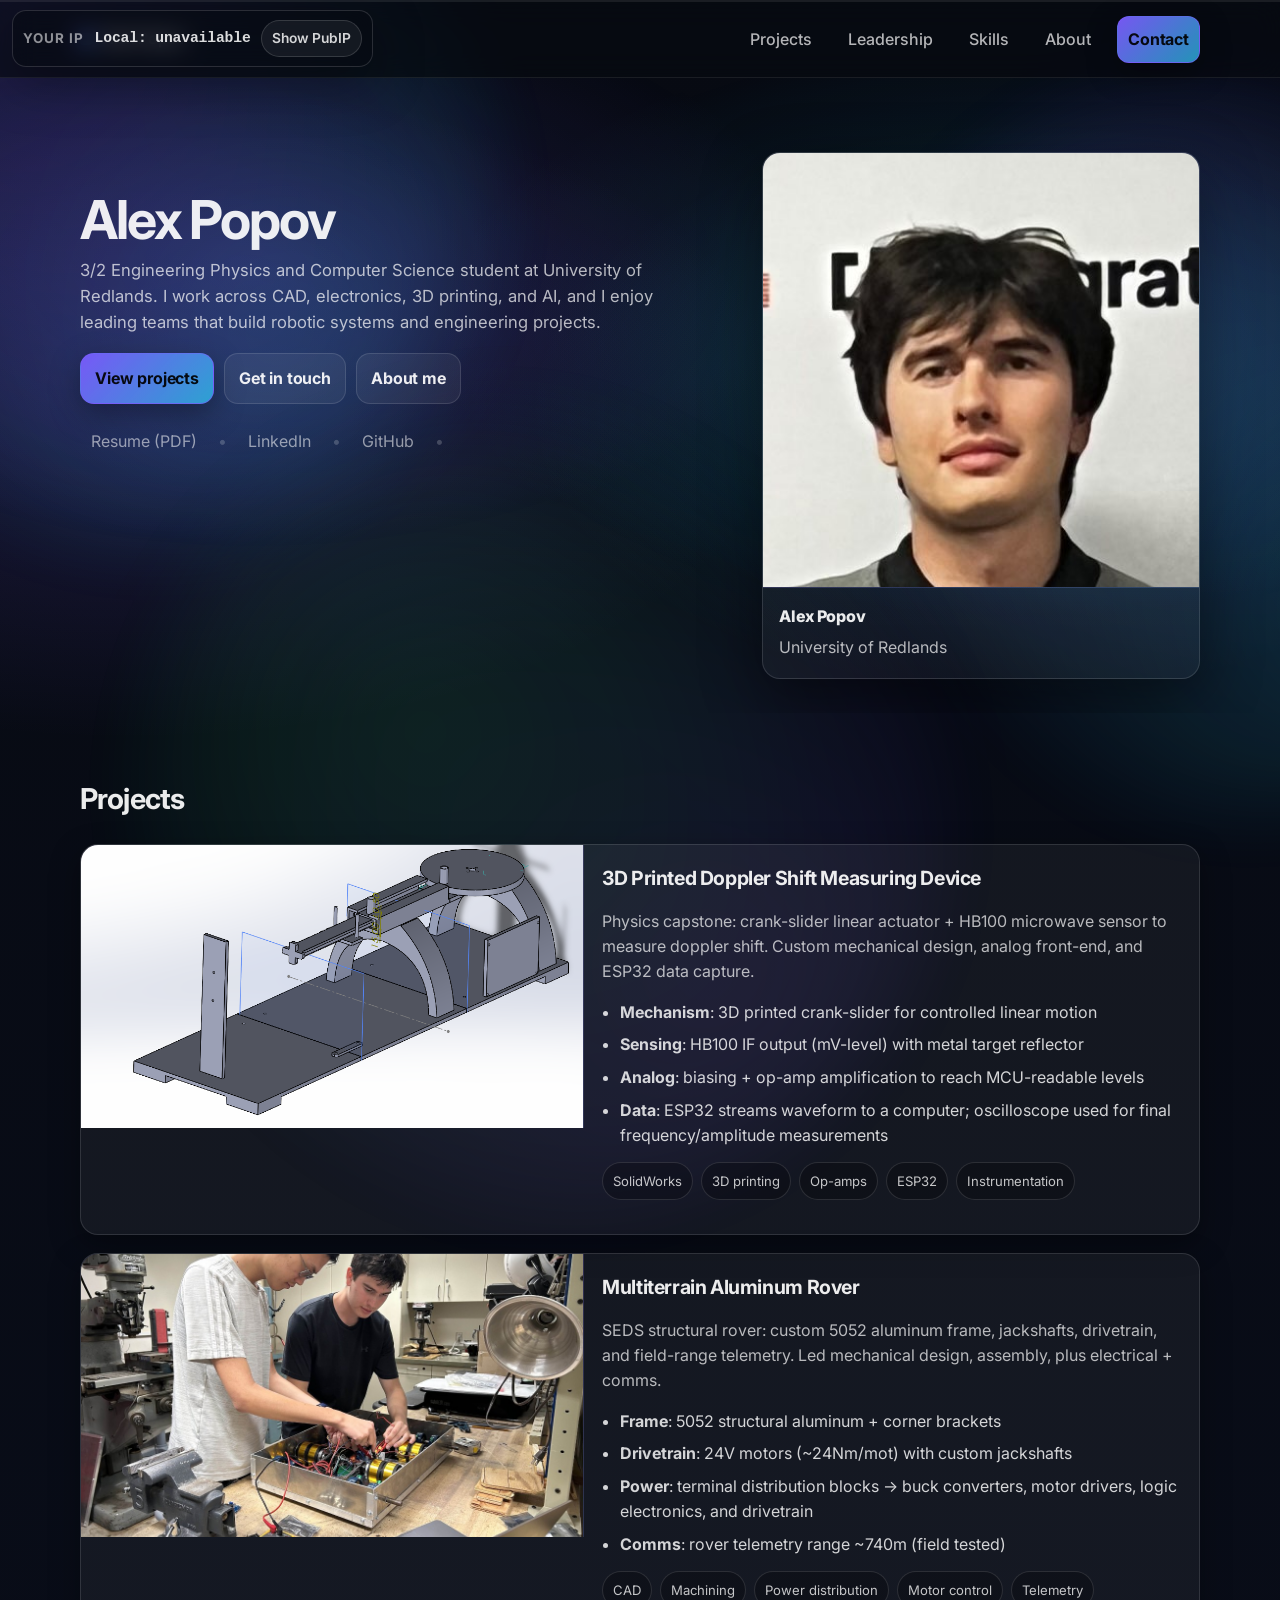
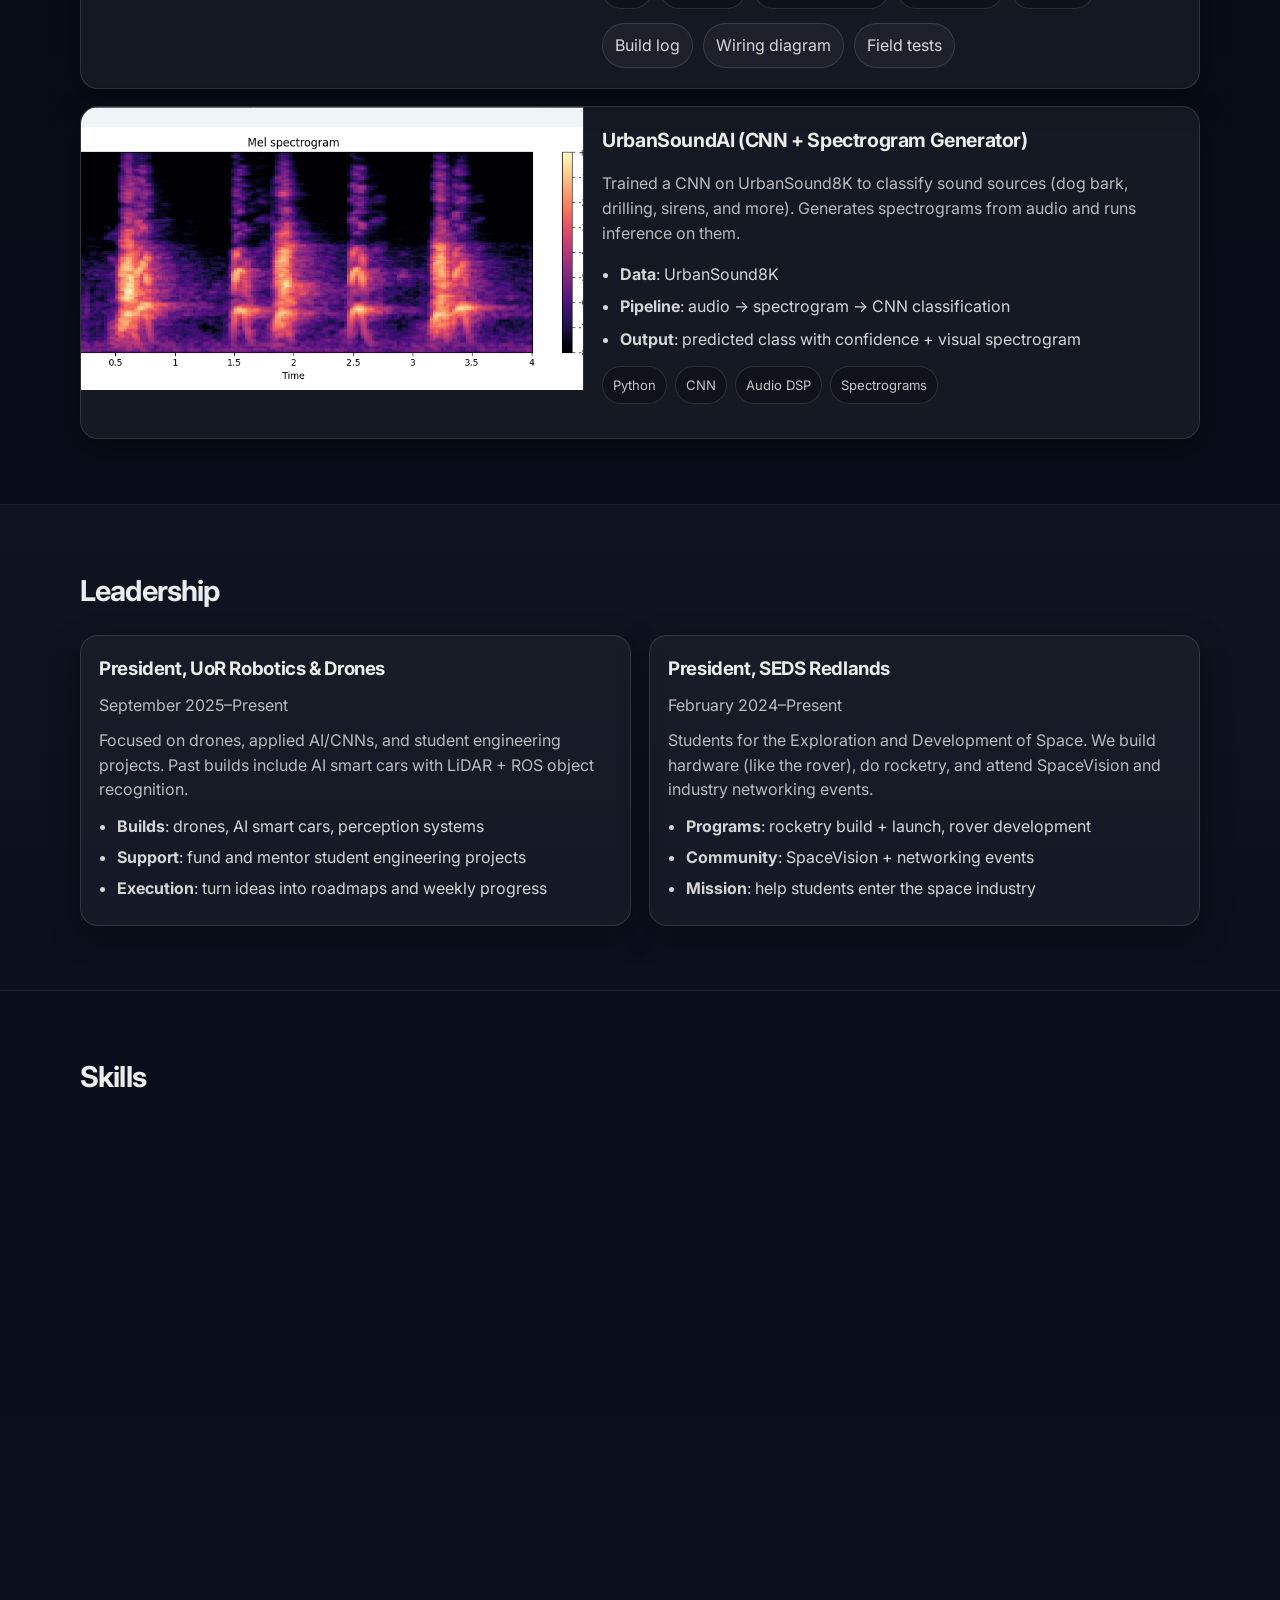
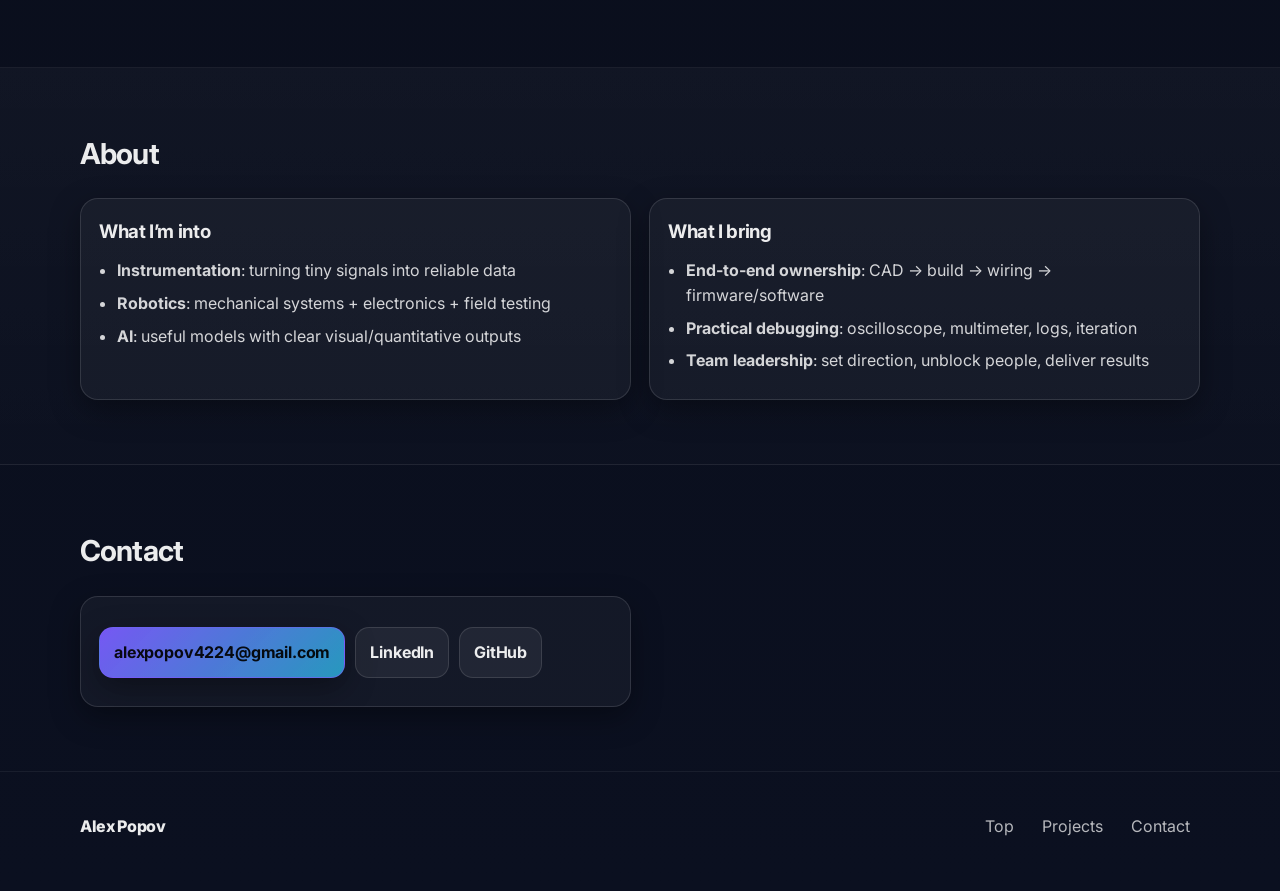
==== index.html @ d1b998cb "Update index.html" ====
<!doctype html>
<html lang="en">
  <head>
    <meta charset="utf-8" />
    <meta name="viewport" content="width=device-width, initial-scale=1" />
    <meta
      name="description"
      content="Alex Popov portfolio featuring engineering, robotics, electronics, CAD, and AI projects."
    />
    <title>Alex Popov | Portfolio</title>

    <link rel="preconnect" href="https://fonts.googleapis.com" />
    <link rel="preconnect" href="https://fonts.gstatic.com" crossorigin />
    <link
      href="https://fonts.googleapis.com/css2?family=Inter:wght@400;500;600;700&display=swap"
      rel="stylesheet"
    />

    <link rel="stylesheet" href="./styles.css" />
    <script defer src="./script.js"></script>
  </head>
  <body>
    <a class="skip-link" href="#main">Skip to content</a>

    <div class="ip-badge" data-ip-badge>
      <span class="ip-badge__label">Your IP</span>
      <span class="ip-badge__value" data-ip-value>Loading…</span>
      <button class="ip-badge__btn" type="button" data-ip-reveal>
        Show PubIP
      </button>
    </div>

    <div class="bg-orbs" aria-hidden="true">
      <span class="orb orb--1"></span>
      <span class="orb orb--2"></span>
      <span class="orb orb--3"></span>
    </div>

    <header class="site-header" data-header>
      <div class="scroll-progress" aria-hidden="true">
        <div class="scroll-progress__bar" data-scroll-progress></div>
      </div>
      <nav class="nav container" aria-label="Primary">
        <a class="brand" href="#top" aria-label="Home">
          <span class="brand__mark" aria-hidden="true"></span>
          <span class="brand__text">Alex Popov</span>
        </a>

        <button class="nav__toggle" type="button" data-nav-toggle aria-expanded="false">
          <span class="sr-only">Toggle navigation</span>
          <span class="nav__toggle-bars" aria-hidden="true"><span></span></span>
        </button>

        <div class="nav__links" data-nav-links>
          <a href="#projects">Projects</a>
          <a href="#leadership">Leadership</a>
          <a href="#skills">Skills</a>
          <a href="#about">About</a>
          <a class="btn btn--sm" href="#contact">Contact</a>
        </div>
      </nav>
    </header>

    <main id="main">
      <section id="top" class="hero">
        <div class="hero__bg" aria-hidden="true"></div>
        <div class="container hero__grid">
          <div class="hero__copy">
          
            <h1 class="hero__title">Alex Popov</h1>
            <p class="hero__subtitle">
              3/2 Engineering Physics and Computer Science student at University of Redlands. I work
              across CAD, electronics, 3D printing, and AI, and I enjoy leading teams that build robotic systems and engineering projects.
            </p>
            <div class="hero__cta">
              <a class="btn" href="#projects">View projects</a>
              <a class="btn btn--ghost" href="#contact">Get in touch</a>
              <a class="btn btn--ghost" href="#about">About me</a>
            </div>

            <div class="hero__meta">
             
              <div class="hero__quick">
                <a href="#" data-placeholder-link>Resume (PDF)</a>
                <span class="sep" aria-hidden="true">•</span>
                <a href="https://www.linkedin.com/in/alex-popov77" rel="noreferrer">LinkedIn</a>
                <span class="sep" aria-hidden="true">•</span>
                <a href="https://github.com/apop274" rel="noreferrer">GitHub</a>
                <span class="sep" aria-hidden="true">•</span>
                <!--<a href="https://alexpopov.org" rel="noreferrer">Website</a>  -->
              </div>
            </div>
          </div>

          <div class="hero__card" aria-label="Profile image">
            <div class="media media--square">
              <img
                src="./assets/alex-popov.png"
                alt="Portrait photo of Alex Popov"
                loading="eager"
              />
            </div>
            <div class="hero__card-body">
              <p class="hero__card-title">Alex Popov</p>
              <p class="hero__card-subtitle">University of Redlands</p>
            </div>
          </div>
        </div>
      </section>

      <section id="projects" class="section">
        <div class="container">
          <div class="section__head">
            <h2>Projects</h2>
           
          </div>

          <div class="grid cards">
            <article class="card reveal">
              <div class="card__media media">
                <img
                  src="./assets/doppler-device.png"
                  alt="CAD render of a 3D printed doppler shift measuring device"
                  loading="lazy"
                />
              </div>
              <div class="card__body">
                <h3>3D Printed Doppler Shift Measuring Device</h3>
                <p class="muted">
                  Physics capstone: crank-slider linear actuator + HB100 microwave sensor to measure
                  doppler shift. Custom mechanical design, analog front-end, and ESP32 data capture.
                </p>

                <ul class="bullets">
                  <li><strong>Mechanism</strong>: 3D printed crank-slider for controlled linear motion</li>
                  <li><strong>Sensing</strong>: HB100 IF output (mV-level) with metal target reflector</li>
                  <li><strong>Analog</strong>: biasing + op-amp amplification to reach MCU-readable levels</li>
                  <li>
                    <strong>Data</strong>: ESP32 streams waveform to a computer; oscilloscope used for
                    final frequency/amplitude measurements
                  </li>
                </ul>

                <div class="tags">
                  <span class="tag">SolidWorks</span>
                  <span class="tag">3D printing</span>
                  <span class="tag">Op-amps</span>
                  <span class="tag">ESP32</span>
                  <span class="tag">Instrumentation</span>
                </div>

                <div class="card__links">
                 <!-- <a class="link" href="#" data-placeholder-link>Photos</a>
                  <a class="link" href="#" data-placeholder-link>Design files</a>
                  <a class="link" href="#" data-placeholder-link>Demo video</a>-->
                </div>
              </div>
            </article>

            <article class="card reveal">
              <div class="card__media media">
                <img
                  src="./assets/rover-workshop.png"
                  alt="Rover build session in a workshop"
                  loading="lazy"
                />
              </div>
              <div class="card__body">
                <h3>Multiterrain Aluminum Rover</h3>
                <p class="muted">
                  SEDS structural rover: custom 5052 aluminum frame, jackshafts, drivetrain, and
                  field-range telemetry. Led mechanical design, assembly, plus electrical + comms.
                </p>

                <ul class="bullets">
                  <li><strong>Frame</strong>: 5052 structural aluminum + corner brackets</li>
                  <li><strong>Drivetrain</strong>: 24V motors (~24Nm/mot) with custom jackshafts</li>
                  <li>
                    <strong>Power</strong>: terminal distribution blocks → buck converters, motor drivers,
                    logic electronics, and drivetrain
                  </li>
                  <li><strong>Comms</strong>: rover telemetry range ~740m (field tested)</li>
                </ul>

                <div class="tags">
                  <span class="tag">CAD</span>
                  <span class="tag">Machining</span>
                  <span class="tag">Power distribution</span>
                  <span class="tag">Motor control</span>
                  <span class="tag">Telemetry</span>
                </div>

                <div class="card__links">
                  <a class="link" href="#" data-placeholder-link>Build log</a>
                  <a class="link" href="#" data-placeholder-link>Wiring diagram</a>
                  <a class="link" href="#" data-placeholder-link>Field tests</a>
                </div>
              </div>
            </article>

            <article class="card reveal">
              <div class="card__media media">
                <img
                  src="./assets/urbansoundai-spectrogram.png"
                  alt="Mel spectrogram visualization from UrbanSoundAI"
                  loading="lazy"
                />
              </div>
              <div class="card__body">
                <h3>UrbanSoundAI (CNN + Spectrogram Generator)</h3>
                <p class="muted">
                  Trained a CNN on UrbanSound8K to classify sound sources (dog bark, drilling, sirens,
                  and more). Generates spectrograms from audio and runs inference on them.
                </p>

                <ul class="bullets">
                  <li><strong>Data</strong>: UrbanSound8K</li>
                  <li><strong>Pipeline</strong>: audio → spectrogram → CNN classification</li>
                  <li><strong>Output</strong>: predicted class with confidence + visual spectrogram</li>
                </ul>

                <div class="tags">
                  <span class="tag">Python</span>
                  <span class="tag">CNN</span>
                  <span class="tag">Audio DSP</span>
                  <span class="tag">Spectrograms</span>
                </div>

                <div class="card__links">
                <!--  <a class="link" href="https://github.com/apop274/UrbanSoundAI" data-placeholder-link>Repository</a>
                  <a class="link" href="https://github.com/apop274/UrbanSoundAI" data-placeholder-link>Model card</a>
                  <a class="link" href="#" data-placeholder-link>Demo</a> -->
                </div>
              </div>
            </article>
          </div>
        </div>
      </section>

      <section id="leadership" class="section section--alt">
        <div class="container">
          <div class="section__head">
            <h2>Leadership</h2>
           
          </div>

          <div class="grid leadership">
            <article class="panel reveal">
              <h3>President, UoR Robotics &amp; Drones</h3>
              <p class="muted">September 2025–Present</p>
              <p class="muted">
                Focused on drones, applied AI/CNNs, and student engineering projects. Past builds
                include AI smart cars with LiDAR + ROS object recognition.
              </p>
              <ul class="bullets bullets--compact">
                <li><strong>Builds</strong>: drones, AI smart cars, perception systems</li>
                <li><strong>Support</strong>: fund and mentor student engineering projects</li>
                <li><strong>Execution</strong>: turn ideas into roadmaps and weekly progress</li>
              </ul>
            </article>

            <article class="panel reveal">
              <h3>President, SEDS Redlands</h3>
              <p class="muted">February 2024–Present</p>
              <p class="muted">
                Students for the Exploration and Development of Space. We build hardware (like the rover), do
                rocketry, and attend SpaceVision and industry networking events.
              </p>
              <ul class="bullets bullets--compact">
                <li><strong>Programs</strong>: rocketry build + launch, rover development</li>
                <li><strong>Community</strong>: SpaceVision + networking events</li>
                <li><strong>Mission</strong>: help students enter the space industry</li>
              </ul>
            </article>
          </div>
        </div>
      </section>

      <section id="skills" class="section">
        <div class="container">
          <div class="section__head">
            <h2>Skills</h2>
            
          </div>

          <div class="grid skills">
            <div class="skill reveal">
              <h3>Mechanical / CAD</h3>
              <p class="muted">
                SolidWorks, Onshape, AutoCAD, rotational mechanics, crank mechanism design, simulations,
                MATLAB.
              </p>
              <div class="tags">
                <span class="tag">SolidWorks</span>
                <span class="tag">Onshape</span>
                <span class="tag">AutoCAD</span>
                <span class="tag">Rotational mechanics</span>
                <span class="tag">Crank mechanisms</span>
                <span class="tag">Simulations</span>
                <span class="tag">MATLAB</span>
              </div>
            </div>

            <div class="skill reveal">
              <h3>Electronics</h3>
              <p class="muted">
                Circuit design, PCB design, LTSpice and other simulation software, Altium Designer,
                oscilloscopes, soldering.
              </p>
              <div class="tags">
                <span class="tag">Analog</span>
                <span class="tag">PCB design</span>
                <span class="tag">LTSpice</span>
                <span class="tag">Altium Designer</span>
                <span class="tag">Oscilloscopes</span>
                <span class="tag">Soldering</span>
              </div>
            </div>

            <div class="skill reveal">
              <h3>Software / AI</h3>
              <p class="muted">Python, deep learning (CNNs), signal processing, embedded workflows.</p>
              <div class="tags">
                <span class="tag">Python</span>
                <span class="tag">ML</span>
                <span class="tag">DSP</span>
                <span class="tag">Embedded</span>
              </div>
            </div>

            <div class="skill reveal">
              <h3>Leadership</h3>
              <p class="muted">
                Planning, communication, and coordinating multidisciplinary work.
              </p>
              <div class="tags">
                <span class="tag">Team lead</span>
                <span class="tag">Roadmapping</span>
                <span class="tag">Mentorship</span>
                <span class="tag">Execution</span>
              </div>
            </div>
          </div>
        </div>
      </section>

      <section id="about" class="section section--alt">
        <div class="container">
          <div class="section__head">
            <h2>About</h2>
           
          </div>

          <div class="grid about">
            <div class="panel reveal">
              <h3>What I’m into</h3>
              <ul class="bullets">
                <li><strong>Instrumentation</strong>: turning tiny signals into reliable data</li>
                <li><strong>Robotics</strong>: mechanical systems + electronics + field testing</li>
                <li><strong>AI</strong>: useful models with clear visual/quantitative outputs</li>
              </ul>
            </div>
            <div class="panel reveal">
              <h3>What I bring</h3>
              <ul class="bullets">
                <li><strong>End-to-end ownership</strong>: CAD → build → wiring → firmware/software</li>
                <li><strong>Practical debugging</strong>: oscilloscope, multimeter, logs, iteration</li>
                <li><strong>Team leadership</strong>: set direction, unblock people, deliver results</li>
              </ul>
            </div>
          </div>
        </div>
      </section>

      <section id="contact" class="section">
        <div class="container">
          <div class="section__head">
            <h2>Contact</h2>
            <!--<p>Drop your links below and this section becomes “ready to send.”</p> -->
          </div>

          <div class="grid contact">
            <div class="panel reveal">
             <!-- <h3>Let’s build something</h3>
              <p class="muted">
                Best way to reach me is email. I’m also active on LinkedIn for opportunities and
                collaborations.
              </p> -->
              <div class="contact__links">
                <a class="btn" href="mailto:alexpopov4224@gmail.com">alexpopov4224@gmail.com</a>
                <a
                  class="btn btn--ghost"
                  href="https://www.linkedin.com/in/alex-popov77"
                  rel="noreferrer"
                >
                  LinkedIn
                </a>
                <a class="btn btn--ghost" href="https://github.com/apop274" rel="noreferrer">GitHub</a>
              </div>
              <p class="fineprint">
                
              </p>
            </div>

           <!-- <form class="panel reveal form" name="contact" netlify>
              <h3>Quick message</h3>
              <label class="field">
                <span>Name</span>
                <input name="name" autocomplete="name" required />
              </label>
              <label class="field">
                <span>Email</span>
                <input name="email" type="email" autocomplete="email" required />
              </label>
              <label class="field">
                <span>Message</span>
                <textarea name="message" rows="5" required></textarea>
              </label>
              <button class="btn" type="submit">Send</button>
              <p class="fineprint">
                This form works automatically if you deploy to Netlify (optional).
              </p>
            </form> -->
          </div>
        </div>
      </section>
    </main>

    <footer class="footer">
      <div class="container footer__grid">
        <div>
          <p class="footer__brand">Alex Popov</p>
          <!--<p class="muted">Engineering portfolio • Built as a fast static site.</p> -->
        </div>
        <div class="footer__links">
          <a href="#top">Top</a>
          <a href="#projects">Projects</a>
          <a href="#contact">Contact</a>
        </div>
      </div>
    </footer>
  </body>
</html>
---- styles.css ----
:root {
  color-scheme: dark;

  --bg: #070a12;
  --bg-2: #0b1020;
  --panel: rgba(255, 255, 255, 0.06);
  --panel-2: rgba(255, 255, 255, 0.08);
  --border: rgba(255, 255, 255, 0.12);
  --border-2: rgba(255, 255, 255, 0.16);

  --text: rgba(255, 255, 255, 0.92);
  --muted: rgba(255, 255, 255, 0.7);
  --faint: rgba(255, 255, 255, 0.55);

  --accent: #7c5cff;
  --accent-2: #30d0ff;
  --good: #41f28c;

  --shadow: 0 16px 60px rgba(0, 0, 0, 0.45);
  --shadow-sm: 0 10px 30px rgba(0, 0, 0, 0.35);

  --radius: 18px;
  --radius-sm: 14px;
  --maxw: 1120px;

  --font: "Inter", system-ui, -apple-system, Segoe UI, Roboto, Arial, sans-serif;
}

*,
*::before,
*::after {
  box-sizing: border-box;
}

html {
  scroll-behavior: smooth;
}

body {
  margin: 0;
  font-family: var(--font);
  background: radial-gradient(1200px 600px at 10% 10%, rgba(124, 92, 255, 0.18), transparent 55%),
    radial-gradient(900px 520px at 80% 10%, rgba(48, 208, 255, 0.14), transparent 55%),
    linear-gradient(180deg, var(--bg), var(--bg-2));
  color: var(--text);
  line-height: 1.55;
}

/* background ornaments */
.bg-orbs {
  position: fixed;
  inset: 0;
  pointer-events: none;
  z-index: -1;
  opacity: 0.95;
  --p: 0;
}

.orb {
  position: absolute;
  width: min(64vw, 720px);
  height: min(64vw, 720px);
  border-radius: 999px;
  filter: blur(46px);
  transform: translate3d(0, 0, 0);
  will-change: transform;
  opacity: 0.26;
  background: radial-gradient(circle at 30% 25%, rgba(124, 92, 255, 0.9), transparent 60%),
    radial-gradient(circle at 70% 70%, rgba(48, 208, 255, 0.85), transparent 62%);
}

.orb--1 {
  left: -18vw;
  top: -20vh;
  transform: translate3d(calc(var(--p) * 22px), calc(var(--p) * 34px), 0);
}

.orb--2 {
  right: -24vw;
  top: 10vh;
  opacity: 0.22;
  transform: translate3d(calc(var(--p) * -18px), calc(var(--p) * 26px), 0);
}

.orb--3 {
  left: 10vw;
  bottom: -35vh;
  width: min(70vw, 820px);
  height: min(70vw, 820px);
  opacity: 0.18;
  background: radial-gradient(circle at 35% 40%, rgba(65, 242, 140, 0.65), transparent 62%),
    radial-gradient(circle at 70% 70%, rgba(124, 92, 255, 0.7), transparent 62%);
  transform: translate3d(calc(var(--p) * 10px), calc(var(--p) * -28px), 0);
}

.scroll-progress {
  height: 2px;
  background: rgba(255, 255, 255, 0.08);
}

.scroll-progress__bar {
  height: 100%;
  width: 0%;
  background: linear-gradient(90deg, rgba(124, 92, 255, 0.95), rgba(48, 208, 255, 0.85));
  box-shadow: 0 0 18px rgba(124, 92, 255, 0.35);
  transform-origin: 0 50%;
}

img {
  max-width: 100%;
  display: block;
}

a {
  color: inherit;
  text-decoration: none;
}

code {
  font-family: ui-monospace, SFMono-Regular, Menlo, Monaco, Consolas, "Liberation Mono", "Courier New",
    monospace;
  font-size: 0.95em;
}

.container {
  width: min(var(--maxw), calc(100% - 40px));
  margin: 0 auto;
}

.sr-only {
  position: absolute;
  width: 1px;
  height: 1px;
  padding: 0;
  margin: -1px;
  overflow: hidden;
  clip: rect(0, 0, 0, 0);
  white-space: nowrap;
  border: 0;
}

.skip-link {
  position: absolute;
  left: 16px;
  top: 12px;
  padding: 10px 12px;
  border-radius: 10px;
  background: rgba(255, 255, 255, 0.1);
  border: 1px solid var(--border);
  transform: translateY(-160%);
  transition: transform 180ms ease;
  z-index: 9999;
}

.skip-link:focus {
  transform: translateY(0);
  outline: none;
}

/* top-left IP badge */
.ip-badge {
  position: fixed;
  left: 12px;
  top: 10px;
  z-index: 3000;
  display: inline-flex;
  align-items: center;
  gap: 10px;
  padding: 9px 10px;
  border-radius: 14px;
  border: 1px solid rgba(255, 255, 255, 0.14);
  background: rgba(7, 10, 18, 0.55);
  backdrop-filter: blur(12px);
  box-shadow: 0 16px 50px rgba(0, 0, 0, 0.35);
  color: rgba(255, 255, 255, 0.86);
  font-weight: 600;
  letter-spacing: -0.01em;
}

.ip-badge__label {
  color: rgba(255, 255, 255, 0.55);
  font-size: 0.84rem;
  font-weight: 700;
  text-transform: uppercase;
  letter-spacing: 0.08em;
}

.ip-badge__value {
  font-family: ui-monospace, SFMono-Regular, Menlo, Monaco, Consolas, "Liberation Mono", "Courier New",
    monospace;
  font-size: 0.92rem;
  color: rgba(255, 255, 255, 0.86);
  max-width: 28ch;
  white-space: nowrap;
  overflow: hidden;
  text-overflow: ellipsis;
}

.ip-badge__btn {
  border: 1px solid rgba(255, 255, 255, 0.14);
  background: rgba(255, 255, 255, 0.06);
  color: rgba(255, 255, 255, 0.82);
  border-radius: 999px;
  padding: 7px 10px;
  font: inherit;
  font-size: 0.86rem;
  cursor: pointer;
  transition: background 160ms ease, transform 160ms ease, border-color 160ms ease;
}

.ip-badge__btn:hover {
  transform: translateY(-1px);
  background: rgba(255, 255, 255, 0.09);
  border-color: rgba(255, 255, 255, 0.18);
}

.ip-badge__btn:disabled {
  opacity: 0.6;
  cursor: default;
  transform: none;
}

.site-header {
  position: sticky;
  top: 0;
  z-index: 1000;
  backdrop-filter: blur(14px);
  background: rgba(7, 10, 18, 0.6);
  border-bottom: 1px solid rgba(255, 255, 255, 0.08);
}

.nav {
  display: flex;
  align-items: center;
  justify-content: space-between;
  padding: 14px 0;
  gap: 16px;
}

.brand {
  display: inline-flex;
  align-items: center;
  gap: 10px;
  font-weight: 700;
  letter-spacing: -0.02em;
}

.brand__mark {
  width: 12px;
  height: 12px;
  border-radius: 4px;
  background: linear-gradient(135deg, var(--accent), var(--accent-2));
  box-shadow: 0 0 0 6px rgba(124, 92, 255, 0.14);
}

.brand__text {
  font-size: 0.98rem;
}

.nav__toggle {
  display: none;
  border: 1px solid var(--border);
  background: rgba(255, 255, 255, 0.06);
  border-radius: 12px;
  padding: 10px 12px;
  color: var(--text);
}

.nav__toggle-bars {
  width: 18px;
  height: 12px;
  display: grid;
  gap: 3px;
}

.nav__toggle-bars::before,
.nav__toggle-bars::after,
.nav__toggle-bars span {
  content: "";
  height: 2px;
  border-radius: 100px;
  background: rgba(255, 255, 255, 0.9);
}

.nav__toggle-bars span {
  background: rgba(255, 255, 255, 0.65);
}

.nav__toggle-bars::before {
  display: block;
}

.nav__toggle-bars::after {
  display: block;
}

.nav__links {
  display: flex;
  align-items: center;
  gap: 16px;
  font-weight: 500;
  color: var(--muted);
}

.nav__links a {
  padding: 10px 10px;
  border-radius: 12px;
  transition: background 160ms ease, color 160ms ease, transform 160ms ease;
}

.nav__links a:hover {
  background: rgba(255, 255, 255, 0.06);
  color: var(--text);
}

.btn {
  display: inline-flex;
  align-items: center;
  justify-content: center;
  gap: 10px;
  padding: 12px 14px;
  border-radius: 14px;
  border: 1px solid rgba(124, 92, 255, 0.55);
  background: linear-gradient(135deg, rgba(124, 92, 255, 0.95), rgba(48, 208, 255, 0.7));
  color: rgba(0, 0, 0, 0.92);
  font-weight: 700;
  letter-spacing: -0.01em;
  box-shadow: var(--shadow-sm);
  transition: transform 160ms ease, filter 160ms ease;
}

.btn:hover {
  transform: translateY(-1px);
  filter: brightness(1.02);
}

.btn--ghost {
  background: rgba(255, 255, 255, 0.06);
  border-color: var(--border);
  color: var(--text);
  box-shadow: none;
}

.btn--ghost:hover {
  background: rgba(255, 255, 255, 0.09);
}

.btn--sm {
  padding: 10px 12px;
  border-radius: 12px;
}

.hero {
  position: relative;
  padding: 74px 0 34px;
  overflow: hidden;
}

.hero__bg {
  position: absolute;
  inset: -2px;
  background: radial-gradient(1000px 520px at 20% 30%, rgba(124, 92, 255, 0.22), transparent 55%),
    radial-gradient(980px 500px at 80% 40%, rgba(48, 208, 255, 0.18), transparent 60%);
  pointer-events: none;
  opacity: 0.85;
}

.hero__grid {
  position: relative;
  display: grid;
  grid-template-columns: 1.2fr 0.8fr;
  gap: 26px;
  align-items: start;
}

.hero__copy {
  padding: 26px 0;
}

.eyebrow {
  display: inline-flex;
  align-items: center;
  gap: 10px;
  color: var(--muted);
  font-weight: 600;
  letter-spacing: 0.06em;
  text-transform: uppercase;
  font-size: 0.78rem;
}

.hero__title {
  margin: 14px 0 10px;
  line-height: 1.05;
  letter-spacing: -0.04em;
  font-size: clamp(2.1rem, 5vw, 3.35rem);
}

.accent {
  background: linear-gradient(135deg, rgba(124, 92, 255, 0.98), rgba(48, 208, 255, 0.92));
  -webkit-background-clip: text;
  background-clip: text;
  color: transparent;
}

.hero__subtitle {
  margin: 0;
  color: var(--muted);
  font-size: 1.04rem;
  max-width: 62ch;
}

.hero__cta {
  margin-top: 18px;
  display: flex;
  flex-wrap: wrap;
  gap: 10px;
}

.hero__meta {
  margin-top: 18px;
  display: grid;
  gap: 10px;
}

.pill {
  display: inline-flex;
  align-items: center;
  gap: 10px;
  padding: 10px 12px;
  border-radius: 999px;
  border: 1px solid var(--border);
  background: rgba(255, 255, 255, 0.05);
  color: var(--muted);
}

.pill__dot {
  width: 10px;
  height: 10px;
  border-radius: 999px;
  background: var(--good);
  box-shadow: 0 0 0 6px rgba(65, 242, 140, 0.14);
}

.hero__quick {
  display: flex;
  flex-wrap: wrap;
  gap: 10px;
  align-items: center;
  color: var(--faint);
}

.hero__quick a {
  padding: 6px 10px;
  border-radius: 12px;
  border: 1px solid transparent;
  transition: background 160ms ease, border-color 160ms ease, color 160ms ease;
}

.hero__quick a:hover {
  color: var(--text);
  background: rgba(255, 255, 255, 0.06);
  border-color: rgba(255, 255, 255, 0.08);
}

.sep {
  opacity: 0.35;
}

.hero__card {
  border-radius: var(--radius);
  border: 1px solid var(--border);
  background: linear-gradient(180deg, rgba(255, 255, 255, 0.06), rgba(255, 255, 255, 0.04));
  box-shadow: var(--shadow);
  overflow: hidden;
}

.hero__card-body {
  padding: 16px 16px 18px;
}

.hero__card-title {
  margin: 0;
  font-weight: 800;
  letter-spacing: -0.02em;
}

.hero__card-subtitle {
  margin: 6px 0 0;
  color: var(--muted);
}

.hero__card-stats {
  margin-top: 14px;
  display: grid;
  grid-template-columns: repeat(3, 1fr);
  gap: 10px;
}

.stat {
  padding: 10px;
  border-radius: 14px;
  border: 1px solid rgba(255, 255, 255, 0.08);
  background: rgba(0, 0, 0, 0.22);
}

.stat__num {
  font-weight: 900;
  letter-spacing: -0.02em;
}

.stat__label {
  font-size: 0.83rem;
  color: var(--muted);
  margin-top: 4px;
}

.section {
  padding: 64px 0;
}

.section--alt {
  background: linear-gradient(180deg, rgba(255, 255, 255, 0.03), rgba(255, 255, 255, 0.01));
  border-top: 1px solid rgba(255, 255, 255, 0.06);
  border-bottom: 1px solid rgba(255, 255, 255, 0.06);
}

.section__head {
  display: grid;
  gap: 10px;
  margin-bottom: 22px;
}

.section__head h2 {
  margin: 0;
  font-size: 1.8rem;
  letter-spacing: -0.03em;
}

.section__head p {
  margin: 0;
  color: var(--muted);
  max-width: 72ch;
}

.grid {
  display: grid;
  gap: 18px;
}

.cards {
  grid-template-columns: repeat(12, 1fr);
}

.card {
  grid-column: span 12;
  border-radius: var(--radius);
  border: 1px solid var(--border);
  background: rgba(255, 255, 255, 0.05);
  overflow: hidden;
  box-shadow: var(--shadow-sm);
}

.card__body {
  padding: 18px 18px 20px;
}

.card__body h3 {
  margin: 0;
  font-size: 1.22rem;
  letter-spacing: -0.02em;
}

.muted {
  color: var(--muted);
}

.fineprint {
  color: var(--faint);
  font-size: 0.9rem;
  margin: 12px 0 0;
}

.media {
  aspect-ratio: 16 / 9;
  background: linear-gradient(135deg, rgba(124, 92, 255, 0.16), rgba(48, 208, 255, 0.12));
  border-bottom: 1px solid rgba(255, 255, 255, 0.06);
  overflow: hidden;
}

.media--square {
  aspect-ratio: 1 / 1;
}

.media img {
  width: 100%;
  height: 100%;
  object-fit: cover;
}

.bullets {
  margin: 12px 0 0;
  padding-left: 18px;
  color: rgba(255, 255, 255, 0.82);
}

.bullets li {
  margin: 8px 0;
}

.bullets--compact li {
  margin: 6px 0;
}

.tags {
  margin-top: 14px;
  display: flex;
  flex-wrap: wrap;
  gap: 8px;
}

.tag {
  font-size: 0.82rem;
  padding: 8px 10px;
  border-radius: 999px;
  border: 1px solid rgba(255, 255, 255, 0.12);
  background: rgba(0, 0, 0, 0.24);
  color: rgba(255, 255, 255, 0.76);
}

.card__links {
  margin-top: 14px;
  display: flex;
  flex-wrap: wrap;
  gap: 10px;
}

.link {
  color: rgba(255, 255, 255, 0.82);
  border: 1px solid rgba(255, 255, 255, 0.12);
  background: rgba(255, 255, 255, 0.04);
  border-radius: 999px;
  padding: 9px 12px;
  transition: background 160ms ease, border-color 160ms ease, transform 160ms ease;
}

.link:hover {
  transform: translateY(-1px);
  background: rgba(255, 255, 255, 0.07);
  border-color: rgba(255, 255, 255, 0.16);
}

.leadership {
  grid-template-columns: repeat(12, 1fr);
}

.panel {
  grid-column: span 12;
  border-radius: var(--radius);
  border: 1px solid var(--border);
  background: rgba(255, 255, 255, 0.04);
  padding: 18px;
  box-shadow: var(--shadow-sm);
}

.panel h3 {
  margin: 0;
  letter-spacing: -0.02em;
}

.panel p {
  margin: 10px 0 0;
}

.skills {
  grid-template-columns: repeat(12, 1fr);
}

.skill {
  grid-column: span 12;
  border-radius: var(--radius);
  border: 1px solid var(--border);
  background: rgba(255, 255, 255, 0.04);
  padding: 18px;
}

.about {
  grid-template-columns: repeat(12, 1fr);
}

.contact {
  grid-template-columns: repeat(12, 1fr);
  align-items: start;
}

.contact__links {
  margin-top: 12px;
  display: flex;
  flex-wrap: wrap;
  gap: 10px;
}

.form {
  display: grid;
  gap: 12px;
}

.field {
  display: grid;
  gap: 6px;
}

.field span {
  color: var(--muted);
  font-size: 0.92rem;
}

input,
textarea {
  width: 100%;
  border-radius: 14px;
  border: 1px solid rgba(255, 255, 255, 0.12);
  background: rgba(0, 0, 0, 0.2);
  padding: 12px 12px;
  color: var(--text);
  font: inherit;
  outline: none;
  transition: border-color 160ms ease, background 160ms ease;
}

textarea {
  resize: vertical;
}

input:focus,
textarea:focus {
  border-color: rgba(124, 92, 255, 0.7);
  background: rgba(0, 0, 0, 0.26);
}

.footer {
  padding: 34px 0 44px;
  border-top: 1px solid rgba(255, 255, 255, 0.06);
}

.footer__grid {
  display: flex;
  flex-wrap: wrap;
  justify-content: space-between;
  gap: 14px 18px;
  align-items: center;
}

.footer__brand {
  margin: 0;
  font-weight: 800;
  letter-spacing: -0.02em;
}

.footer__links {
  display: flex;
  flex-wrap: wrap;
  gap: 8px;
  color: var(--muted);
}

.footer__links a {
  padding: 8px 10px;
  border-radius: 12px;
  transition: background 160ms ease, color 160ms ease;
}

.footer__links a:hover {
  background: rgba(255, 255, 255, 0.06);
  color: var(--text);
}

/* reveal on scroll */
.reveal {
  opacity: 0;
  transform: translateY(10px);
  transition: opacity 600ms ease, transform 600ms ease;
  will-change: opacity, transform;
}

.reveal.is-visible {
  opacity: 1;
  transform: translateY(0);
}

@media (min-width: 860px) {
  .card {
    display: grid;
    grid-template-columns: 0.9fr 1.1fr;
  }

  .card__media {
    border-bottom: none;
    border-right: 1px solid rgba(255, 255, 255, 0.06);
  }

  .panel {
    grid-column: span 6;
  }

  .skill {
    grid-column: span 6;
  }
}

@media (max-width: 860px) {
  .hero__grid {
    grid-template-columns: 1fr;
  }

  .nav__toggle {
    display: inline-flex;
    align-items: center;
    justify-content: center;
  }

  .nav__links {
    position: absolute;
    left: 0;
    right: 0;
    top: 62px;
    padding: 12px 16px 16px;
    display: grid;
    gap: 10px;
    background: rgba(7, 10, 18, 0.92);
    border-bottom: 1px solid rgba(255, 255, 255, 0.08);
    transform: translateY(-8px);
    opacity: 0;
    pointer-events: none;
    transition: opacity 160ms ease, transform 160ms ease;
  }

  .nav__links.is-open {
    opacity: 1;
    transform: translateY(0);
    pointer-events: auto;
  }

  .nav__links a {
    padding: 12px 12px;
    border: 1px solid rgba(255, 255, 255, 0.08);
    background: rgba(255, 255, 255, 0.04);
  }
}

@media (prefers-reduced-motion: reduce) {
  html {
    scroll-behavior: auto;
  }
  .reveal {
    transition: none;
  }
  .btn,
  .nav__links a,
  .hero__quick a,
  .link {
    transition: none;
  }

  .orb {
    transform: none !important;
  }
}
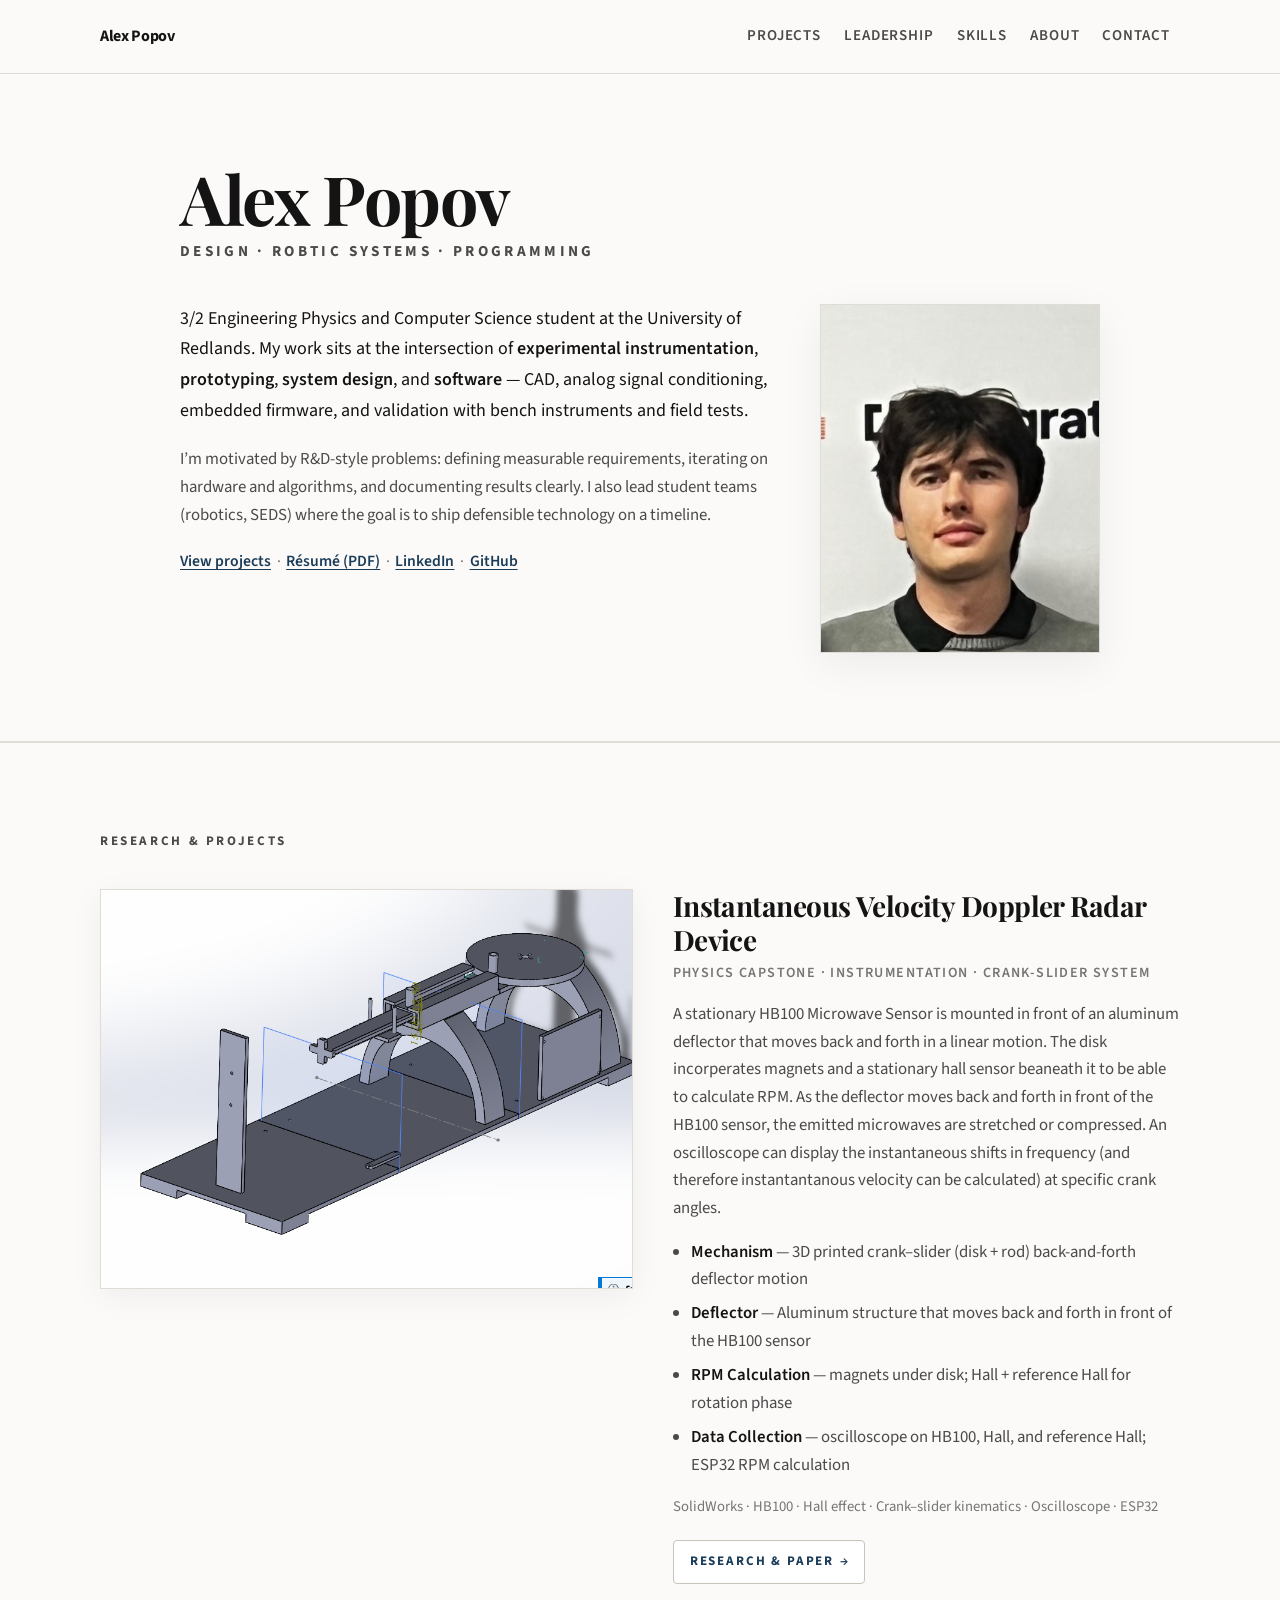
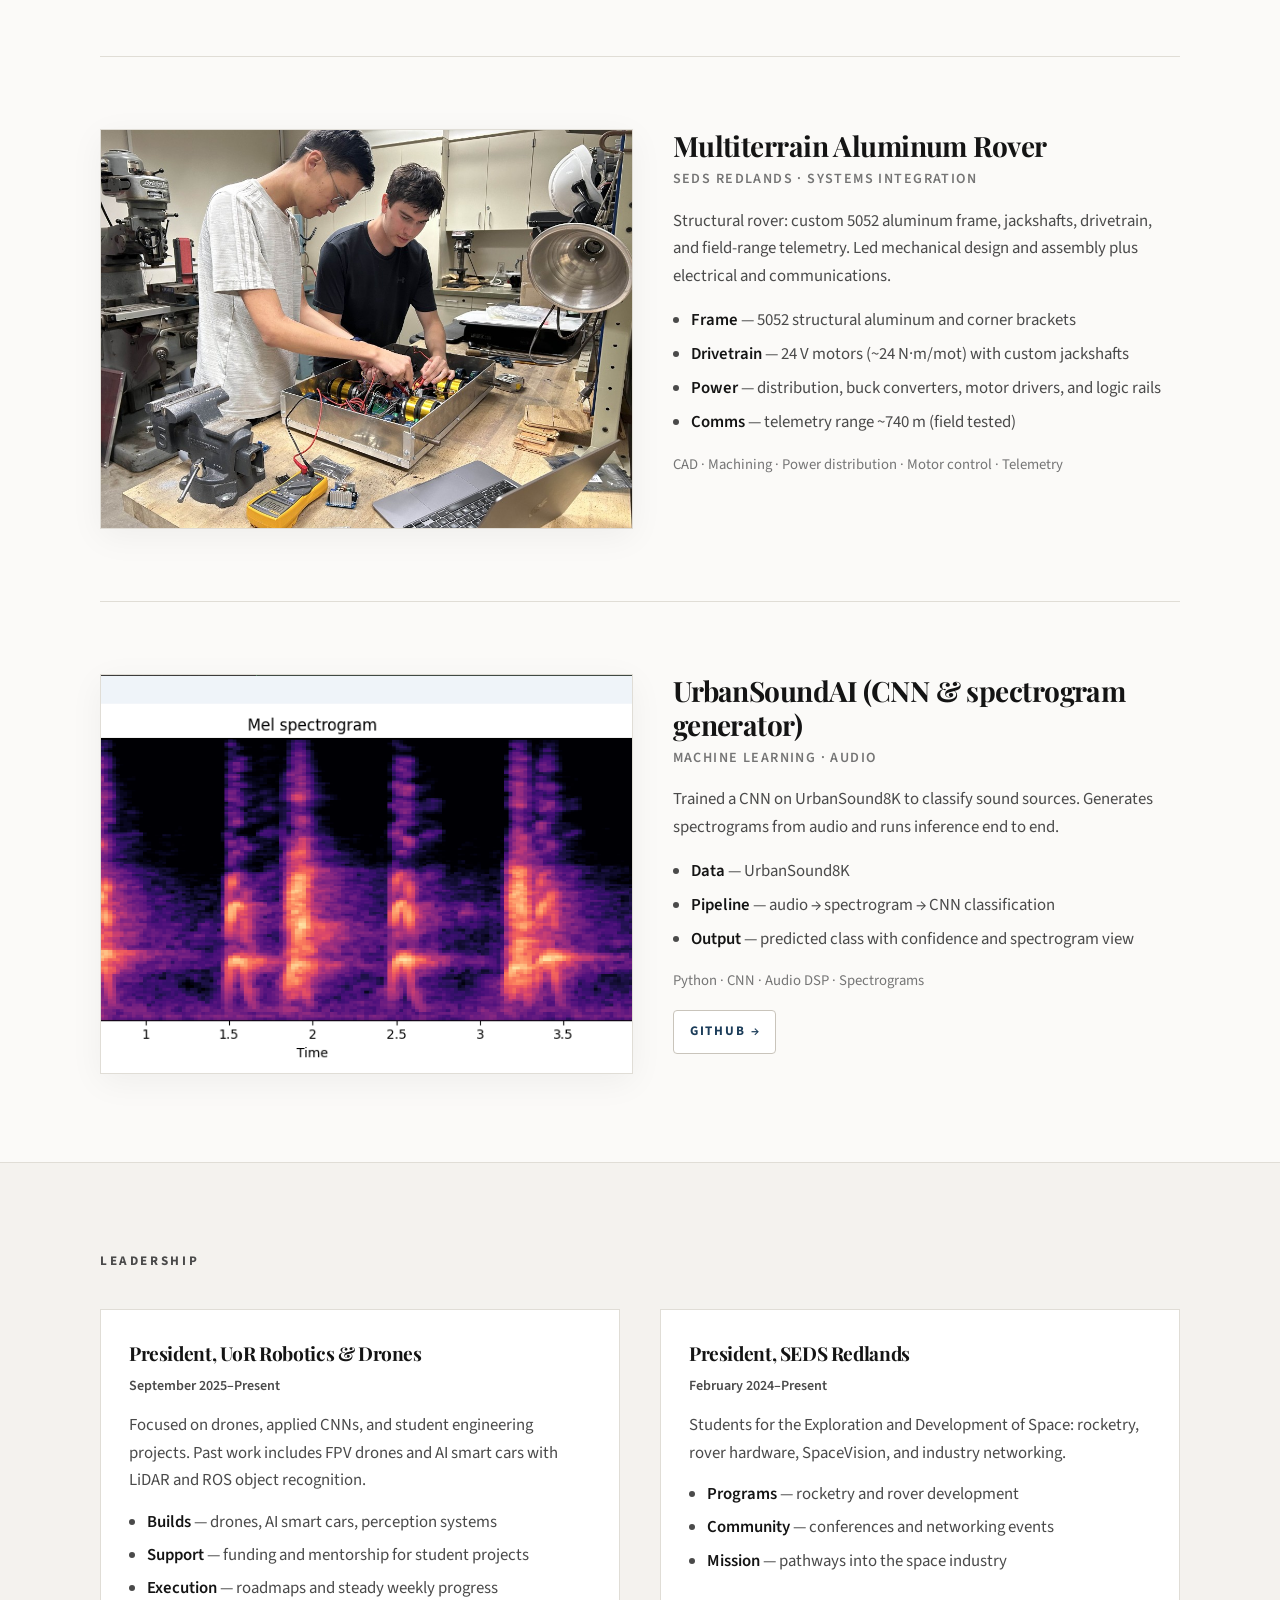
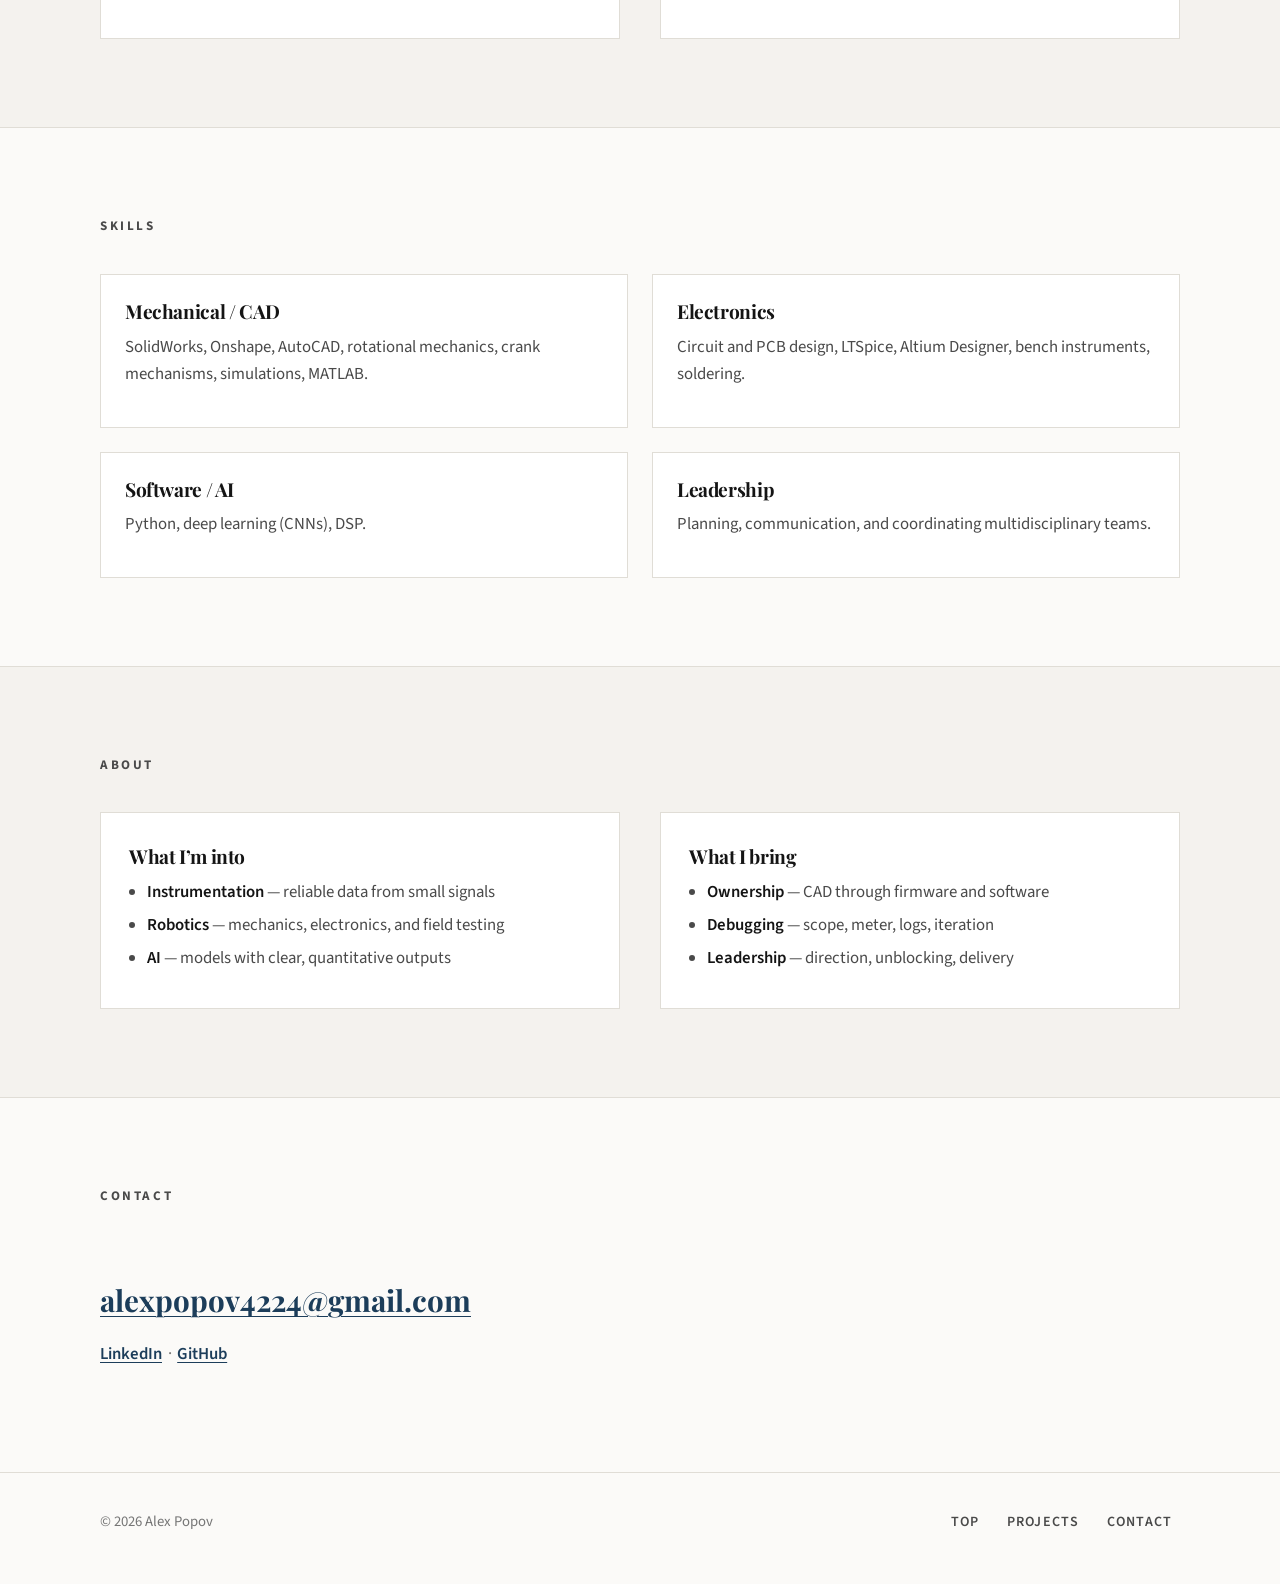
==== commit 9bc7ac44: "Add files via upload" ====
--- a/index.html
+++ b/index.html
@@ -1,446 +1,332 @@
-<!doctype html>
-<html lang="en">
-  <head>
-    <meta charset="utf-8" />
-    <meta name="viewport" content="width=device-width, initial-scale=1" />
-    <meta
-      name="description"
-      content="Alex Popov portfolio featuring engineering, robotics, electronics, CAD, and AI projects."
-    />
-    <title>Alex Popov | Portfolio</title>
-
-    <link rel="preconnect" href="https://fonts.googleapis.com" />
-    <link rel="preconnect" href="https://fonts.gstatic.com" crossorigin />
-    <link
-      href="https://fonts.googleapis.com/css2?family=Inter:wght@400;500;600;700&display=swap"
-      rel="stylesheet"
-    />
-
-    <link rel="stylesheet" href="./styles.css" />
-    <script defer src="./script.js"></script>
-  </head>
-  <body>
-    <a class="skip-link" href="#main">Skip to content</a>
-
-    <div class="ip-badge" data-ip-badge>
-      <span class="ip-badge__label">Your IP</span>
-      <span class="ip-badge__value" data-ip-value>Loading…</span>
-      <button class="ip-badge__btn" type="button" data-ip-reveal>
-        Show PubIP
-      </button>
-    </div>
-
-    <div class="bg-orbs" aria-hidden="true">
-      <span class="orb orb--1"></span>
-      <span class="orb orb--2"></span>
-      <span class="orb orb--3"></span>
-    </div>
-
-    <header class="site-header" data-header>
-      <div class="scroll-progress" aria-hidden="true">
-        <div class="scroll-progress__bar" data-scroll-progress></div>
-      </div>
-      <nav class="nav container" aria-label="Primary">
-        <a class="brand" href="#top" aria-label="Home">
-          <span class="brand__mark" aria-hidden="true"></span>
-          <span class="brand__text">Alex Popov</span>
-        </a>
-
-        <button class="nav__toggle" type="button" data-nav-toggle aria-expanded="false">
-          <span class="sr-only">Toggle navigation</span>
-          <span class="nav__toggle-bars" aria-hidden="true"><span></span></span>
-        </button>
-
-        <div class="nav__links" data-nav-links>
-          <a href="#projects">Projects</a>
-          <a href="#leadership">Leadership</a>
-          <a href="#skills">Skills</a>
-          <a href="#about">About</a>
-          <a class="btn btn--sm" href="#contact">Contact</a>
-        </div>
-      </nav>
-    </header>
-
-    <main id="main">
-      <section id="top" class="hero">
-        <div class="hero__bg" aria-hidden="true"></div>
-        <div class="container hero__grid">
-          <div class="hero__copy">
-          
-            <h1 class="hero__title">Alex Popov</h1>
-            <p class="hero__subtitle">
-              3/2 Engineering Physics and Computer Science student at University of Redlands. I work
-              across CAD, electronics, 3D printing, and AI, and I enjoy leading teams that build robotic systems and engineering projects.
-            </p>
-            <div class="hero__cta">
-              <a class="btn" href="#projects">View projects</a>
-              <a class="btn btn--ghost" href="#contact">Get in touch</a>
-              <a class="btn btn--ghost" href="#about">About me</a>
-            </div>
-
-            <div class="hero__meta">
-             
-              <div class="hero__quick">
-                <a href="#" data-placeholder-link>Resume (PDF)</a>
-                <span class="sep" aria-hidden="true">•</span>
-                <a href="https://www.linkedin.com/in/alex-popov77" rel="noreferrer">LinkedIn</a>
-                <span class="sep" aria-hidden="true">•</span>
-                <a href="https://github.com/apop274" rel="noreferrer">GitHub</a>
-                <span class="sep" aria-hidden="true">•</span>
-                <!--<a href="https://alexpopov.org" rel="noreferrer">Website</a>  -->
-              </div>
-            </div>
-          </div>
-
-          <div class="hero__card" aria-label="Profile image">
-            <div class="media media--square">
-              <img
-                src="./assets/alex-popov.png"
-                alt="Portrait photo of Alex Popov"
-                loading="eager"
-              />
-            </div>
-            <div class="hero__card-body">
-              <p class="hero__card-title">Alex Popov</p>
-              <p class="hero__card-subtitle">University of Redlands</p>
-            </div>
-          </div>
-        </div>
-      </section>
-
-      <section id="projects" class="section">
-        <div class="container">
-          <div class="section__head">
-            <h2>Projects</h2>
-           
-          </div>
-
-          <div class="grid cards">
-            <article class="card reveal">
-              <div class="card__media media">
-                <img
-                  src="./assets/doppler-device.png"
-                  alt="CAD render of a 3D printed doppler shift measuring device"
-                  loading="lazy"
-                />
-              </div>
-              <div class="card__body">
-                <h3>3D Printed Doppler Shift Measuring Device</h3>
-                <p class="muted">
-                  Physics capstone: crank-slider linear actuator + HB100 microwave sensor to measure
-                  doppler shift. Custom mechanical design, analog front-end, and ESP32 data capture.
-                </p>
-
-                <ul class="bullets">
-                  <li><strong>Mechanism</strong>: 3D printed crank-slider for controlled linear motion</li>
-                  <li><strong>Sensing</strong>: HB100 IF output (mV-level) with metal target reflector</li>
-                  <li><strong>Analog</strong>: biasing + op-amp amplification to reach MCU-readable levels</li>
-                  <li>
-                    <strong>Data</strong>: ESP32 streams waveform to a computer; oscilloscope used for
-                    final frequency/amplitude measurements
-                  </li>
-                </ul>
-
-                <div class="tags">
-                  <span class="tag">SolidWorks</span>
-                  <span class="tag">3D printing</span>
-                  <span class="tag">Op-amps</span>
-                  <span class="tag">ESP32</span>
-                  <span class="tag">Instrumentation</span>
-                </div>
-
-                <div class="card__links">
-                 <!-- <a class="link" href="#" data-placeholder-link>Photos</a>
-                  <a class="link" href="#" data-placeholder-link>Design files</a>
-                  <a class="link" href="#" data-placeholder-link>Demo video</a>-->
-                </div>
-              </div>
-            </article>
-
-            <article class="card reveal">
-              <div class="card__media media">
-                <img
-                  src="./assets/rover-workshop.png"
-                  alt="Rover build session in a workshop"
-                  loading="lazy"
-                />
-              </div>
-              <div class="card__body">
-                <h3>Multiterrain Aluminum Rover</h3>
-                <p class="muted">
-                  SEDS structural rover: custom 5052 aluminum frame, jackshafts, drivetrain, and
-                  field-range telemetry. Led mechanical design, assembly, plus electrical + comms.
-                </p>
-
-                <ul class="bullets">
-                  <li><strong>Frame</strong>: 5052 structural aluminum + corner brackets</li>
-                  <li><strong>Drivetrain</strong>: 24V motors (~24Nm/mot) with custom jackshafts</li>
-                  <li>
-                    <strong>Power</strong>: terminal distribution blocks → buck converters, motor drivers,
-                    logic electronics, and drivetrain
-                  </li>
-                  <li><strong>Comms</strong>: rover telemetry range ~740m (field tested)</li>
-                </ul>
-
-                <div class="tags">
-                  <span class="tag">CAD</span>
-                  <span class="tag">Machining</span>
-                  <span class="tag">Power distribution</span>
-                  <span class="tag">Motor control</span>
-                  <span class="tag">Telemetry</span>
-                </div>
-
-                <div class="card__links">
-                  <a class="link" href="#" data-placeholder-link>Build log</a>
-                  <a class="link" href="#" data-placeholder-link>Wiring diagram</a>
-                  <a class="link" href="#" data-placeholder-link>Field tests</a>
-                </div>
-              </div>
-            </article>
-
-            <article class="card reveal">
-              <div class="card__media media">
-                <img
-                  src="./assets/urbansoundai-spectrogram.png"
-                  alt="Mel spectrogram visualization from UrbanSoundAI"
-                  loading="lazy"
-                />
-              </div>
-              <div class="card__body">
-                <h3>UrbanSoundAI (CNN + Spectrogram Generator)</h3>
-                <p class="muted">
-                  Trained a CNN on UrbanSound8K to classify sound sources (dog bark, drilling, sirens,
-                  and more). Generates spectrograms from audio and runs inference on them.
-                </p>
-
-                <ul class="bullets">
-                  <li><strong>Data</strong>: UrbanSound8K</li>
-                  <li><strong>Pipeline</strong>: audio → spectrogram → CNN classification</li>
-                  <li><strong>Output</strong>: predicted class with confidence + visual spectrogram</li>
-                </ul>
-
-                <div class="tags">
-                  <span class="tag">Python</span>
-                  <span class="tag">CNN</span>
-                  <span class="tag">Audio DSP</span>
-                  <span class="tag">Spectrograms</span>
-                </div>
-
-                <div class="card__links">
-                <!--  <a class="link" href="https://github.com/apop274/UrbanSoundAI" data-placeholder-link>Repository</a>
-                  <a class="link" href="https://github.com/apop274/UrbanSoundAI" data-placeholder-link>Model card</a>
-                  <a class="link" href="#" data-placeholder-link>Demo</a> -->
-                </div>
-              </div>
-            </article>
-          </div>
-        </div>
-      </section>
-
-      <section id="leadership" class="section section--alt">
-        <div class="container">
-          <div class="section__head">
-            <h2>Leadership</h2>
-           
-          </div>
-
-          <div class="grid leadership">
-            <article class="panel reveal">
-              <h3>President, UoR Robotics &amp; Drones</h3>
-              <p class="muted">September 2025–Present</p>
-              <p class="muted">
-                Focused on drones, applied AI/CNNs, and student engineering projects. Past builds
-                include AI smart cars with LiDAR + ROS object recognition.
-              </p>
-              <ul class="bullets bullets--compact">
-                <li><strong>Builds</strong>: drones, AI smart cars, perception systems</li>
-                <li><strong>Support</strong>: fund and mentor student engineering projects</li>
-                <li><strong>Execution</strong>: turn ideas into roadmaps and weekly progress</li>
-              </ul>
-            </article>
-
-            <article class="panel reveal">
-              <h3>President, SEDS Redlands</h3>
-              <p class="muted">February 2024–Present</p>
-              <p class="muted">
-                Students for the Exploration and Development of Space. We build hardware (like the rover), do
-                rocketry, and attend SpaceVision and industry networking events.
-              </p>
-              <ul class="bullets bullets--compact">
-                <li><strong>Programs</strong>: rocketry build + launch, rover development</li>
-                <li><strong>Community</strong>: SpaceVision + networking events</li>
-                <li><strong>Mission</strong>: help students enter the space industry</li>
-              </ul>
-            </article>
-          </div>
-        </div>
-      </section>
-
-      <section id="skills" class="section">
-        <div class="container">
-          <div class="section__head">
-            <h2>Skills</h2>
-            
-          </div>
-
-          <div class="grid skills">
-            <div class="skill reveal">
-              <h3>Mechanical / CAD</h3>
-              <p class="muted">
-                SolidWorks, Onshape, AutoCAD, rotational mechanics, crank mechanism design, simulations,
-                MATLAB.
-              </p>
-              <div class="tags">
-                <span class="tag">SolidWorks</span>
-                <span class="tag">Onshape</span>
-                <span class="tag">AutoCAD</span>
-                <span class="tag">Rotational mechanics</span>
-                <span class="tag">Crank mechanisms</span>
-                <span class="tag">Simulations</span>
-                <span class="tag">MATLAB</span>
-              </div>
-            </div>
-
-            <div class="skill reveal">
-              <h3>Electronics</h3>
-              <p class="muted">
-                Circuit design, PCB design, LTSpice and other simulation software, Altium Designer,
-                oscilloscopes, soldering.
-              </p>
-              <div class="tags">
-                <span class="tag">Analog</span>
-                <span class="tag">PCB design</span>
-                <span class="tag">LTSpice</span>
-                <span class="tag">Altium Designer</span>
-                <span class="tag">Oscilloscopes</span>
-                <span class="tag">Soldering</span>
-              </div>
-            </div>
-
-            <div class="skill reveal">
-              <h3>Software / AI</h3>
-              <p class="muted">Python, deep learning (CNNs), signal processing, embedded workflows.</p>
-              <div class="tags">
-                <span class="tag">Python</span>
-                <span class="tag">ML</span>
-                <span class="tag">DSP</span>
-                <span class="tag">Embedded</span>
-              </div>
-            </div>
-
-            <div class="skill reveal">
-              <h3>Leadership</h3>
-              <p class="muted">
-                Planning, communication, and coordinating multidisciplinary work.
-              </p>
-              <div class="tags">
-                <span class="tag">Team lead</span>
-                <span class="tag">Roadmapping</span>
-                <span class="tag">Mentorship</span>
-                <span class="tag">Execution</span>
-              </div>
-            </div>
-          </div>
-        </div>
-      </section>
-
-      <section id="about" class="section section--alt">
-        <div class="container">
-          <div class="section__head">
-            <h2>About</h2>
-           
-          </div>
-
-          <div class="grid about">
-            <div class="panel reveal">
-              <h3>What I’m into</h3>
-              <ul class="bullets">
-                <li><strong>Instrumentation</strong>: turning tiny signals into reliable data</li>
-                <li><strong>Robotics</strong>: mechanical systems + electronics + field testing</li>
-                <li><strong>AI</strong>: useful models with clear visual/quantitative outputs</li>
-              </ul>
-            </div>
-            <div class="panel reveal">
-              <h3>What I bring</h3>
-              <ul class="bullets">
-                <li><strong>End-to-end ownership</strong>: CAD → build → wiring → firmware/software</li>
-                <li><strong>Practical debugging</strong>: oscilloscope, multimeter, logs, iteration</li>
-                <li><strong>Team leadership</strong>: set direction, unblock people, deliver results</li>
-              </ul>
-            </div>
-          </div>
-        </div>
-      </section>
-
-      <section id="contact" class="section">
-        <div class="container">
-          <div class="section__head">
-            <h2>Contact</h2>
-            <!--<p>Drop your links below and this section becomes “ready to send.”</p> -->
-          </div>
-
-          <div class="grid contact">
-            <div class="panel reveal">
-             <!-- <h3>Let’s build something</h3>
-              <p class="muted">
-                Best way to reach me is email. I’m also active on LinkedIn for opportunities and
-                collaborations.
-              </p> -->
-              <div class="contact__links">
-                <a class="btn" href="mailto:alexpopov4224@gmail.com">alexpopov4224@gmail.com</a>
-                <a
-                  class="btn btn--ghost"
-                  href="https://www.linkedin.com/in/alex-popov77"
-                  rel="noreferrer"
-                >
-                  LinkedIn
-                </a>
-                <a class="btn btn--ghost" href="https://github.com/apop274" rel="noreferrer">GitHub</a>
-              </div>
-              <p class="fineprint">
-                
-              </p>
-            </div>
-
-           <!-- <form class="panel reveal form" name="contact" netlify>
-              <h3>Quick message</h3>
-              <label class="field">
-                <span>Name</span>
-                <input name="name" autocomplete="name" required />
-              </label>
-              <label class="field">
-                <span>Email</span>
-                <input name="email" type="email" autocomplete="email" required />
-              </label>
-              <label class="field">
-                <span>Message</span>
-                <textarea name="message" rows="5" required></textarea>
-              </label>
-              <button class="btn" type="submit">Send</button>
-              <p class="fineprint">
-                This form works automatically if you deploy to Netlify (optional).
-              </p>
-            </form> -->
-          </div>
-        </div>
-      </section>
-    </main>
-
-    <footer class="footer">
-      <div class="container footer__grid">
-        <div>
-          <p class="footer__brand">Alex Popov</p>
-          <!--<p class="muted">Engineering portfolio • Built as a fast static site.</p> -->
-        </div>
-        <div class="footer__links">
-          <a href="#top">Top</a>
-          <a href="#projects">Projects</a>
-          <a href="#contact">Contact</a>
-        </div>
-      </div>
-    </footer>
-  </body>
-</html>
-
-
-
+<!doctype html>
+<html lang="en">
+  <head>
+    <meta charset="utf-8" />
+    <meta name="viewport" content="width=device-width, initial-scale=1" />
+    <meta
+      name="description"
+      content="Alex Popov — research and engineering: instrumentation, robotics, embedded systems, and applied ML."
+    />
+    <title>Alex Popov | Portfolio</title>
+
+    <link rel="preconnect" href="https://fonts.googleapis.com" />
+    <link rel="preconnect" href="https://fonts.gstatic.com" crossorigin />
+    <link
+      href="https://fonts.googleapis.com/css2?family=Playfair+Display:ital,wght@0,600;0,700;1,600&family=Source+Sans+3:wght@400;500;600;700&display=swap"
+      rel="stylesheet"
+    />
+
+    <link rel="stylesheet" href="./styles.css" />
+    <script defer src="./script.js"></script>
+  </head>
+  <body>
+    <a class="skip-link" href="#main">Skip to content</a>
+
+    <header class="site-header" data-header>
+      <nav class="nav container" aria-label="Primary">
+        <a class="brand" href="#top" aria-label="Home">Alex Popov</a>
+
+        <button class="nav__toggle" type="button" data-nav-toggle aria-expanded="false">
+          <span class="sr-only">Toggle navigation</span>
+          <span class="nav__toggle-bars" aria-hidden="true"><span></span></span>
+        </button>
+
+        <div class="nav__links" data-nav-links>
+          <a href="#projects">Projects</a>
+          <a href="#leadership">Leadership</a>
+          <a href="#skills">Skills</a>
+          <a href="#about">About</a>
+          <a href="#contact">Contact</a>
+        </div>
+      </nav>
+    </header>
+
+    <main id="main">
+      <section id="top" class="hero">
+        <div class="container hero__inner">
+          <h1 class="hero__display">
+            <span class="hero__display-name">Alex Popov</span>
+            <span class="hero__display-tagline">design · robtic systems · programming</span>
+          </h1>
+
+          <div class="hero__layout">
+            <div class="hero__copy">
+              <p class="hero__lede">
+                3/2 Engineering Physics and Computer Science student at the
+                University of Redlands. My work sits at the intersection of <strong>experimental
+                instrumentation</strong>, <strong>prototyping</strong>, <strong>system design</strong>, and <strong>software</strong> — CAD, analog signal conditioning, embedded
+                firmware, and validation with bench instruments and field tests.
+              </p>
+              <p class="hero__body">
+                I’m motivated by R&amp;D-style problems: defining measurable requirements, iterating on
+                hardware and algorithms, and documenting results clearly. I also lead student teams
+                (robotics, SEDS) where the goal is to ship defensible technology on a timeline.
+              </p>
+            
+              <div class="hero__links">
+                <a class="text-link" href="#projects">View projects</a>
+                <span class="hero__links-sep" aria-hidden="true">·</span>
+                <a class="text-link" href="#" data-placeholder-link>Résumé (PDF)</a>
+                <span class="hero__links-sep" aria-hidden="true">·</span>
+                <a class="text-link" href="https://www.linkedin.com/in/alex-popov77" rel="noreferrer"
+                  >LinkedIn</a
+                >
+                <span class="hero__links-sep" aria-hidden="true">·</span>
+                <a class="text-link" href="https://github.com/apop274" rel="noreferrer">GitHub</a>
+              </div>
+            </div>
+
+            <figure class="hero__photo" aria-label="Profile photo">
+              <div class="hero__photo-frame">
+                <img
+                  src="./assets/alex-popov.png"
+                  alt="Portrait photo of Alex Popov"
+                  loading="eager"
+                />
+              </div>
+            </figure>
+          </div>
+        </div>
+      </section>
+
+      <section id="projects" class="section section--projects">
+        <div class="container">
+          <h2 class="section__label">Research &amp; projects</h2>
+
+          <div class="project-list">
+            <article class="project reveal">
+              <a class="project__media project__media--link" href="./projects/doppler-shift-device.html" aria-label="Open case study: Doppler shift device">
+                <img
+                  src="./assets/doppler-device.png"
+                  alt="CAD render of a 3D printed doppler shift measuring device"
+                  loading="lazy"
+                />
+              </a>
+              <div class="project__content">
+                <h3 class="project__title">
+                  <a href="./projects/doppler-shift-device.html"
+                    >Instantaneous Velocity Doppler Radar Device</a
+                  >
+                </h3>
+                <p class="project__meta">Physics capstone · Instrumentation · Crank-Slider System</p>
+                <p class="project__desc">
+
+                  A stationary HB100 Microwave Sensor is mounted in front of an aluminum deflector that moves
+                  back and forth in a linear motion. The disk incorperates magnets and a stationary hall sensor beaneath it
+                  to be able to calculate RPM. As the deflector moves back and forth in front of the HB100 sensor, 
+                  the emitted microwaves are stretched or compressed. An oscilloscope can display the instantaneous shifts in 
+                  frequency (and therefore instantantanous velocity can be calculated) at specific crank angles.
+                </p>
+                <ul class="project__bullets">
+                  <li><strong>Mechanism</strong> — 3D printed crank–slider (disk + rod) back-and-forth deflector motion</li>
+                 
+                  <li><strong>Deflector</strong> — Aluminum structure that moves back and forth in front of the HB100 sensor</li>
+                  <li><strong>RPM Calculation</strong> — magnets under disk; Hall + reference Hall for rotation phase</li>
+                  <li>
+                    <strong>Data Collection</strong> — oscilloscope on HB100, Hall, and reference Hall; ESP32 RPM calculation
+                  </li>
+                </ul>
+                <p class="project__tags">
+                  SolidWorks · HB100 · Hall effect · Crank–slider kinematics · Oscilloscope · ESP32
+                </p>
+                <div class="project__links project__links--row">
+                  <a class="btn-text-arrow" href="./projects/doppler-shift-device.html"
+                    >research &amp; paper</a>
+
+                    
+                  
+                </div>
+              </div>
+            </article>
+
+            <article class="project reveal">
+              <div class="project__media">
+                <img src="./assets/rover-workshop.png" alt="Rover build session in a workshop" loading="lazy" />
+              </div>
+              <div class="project__content">
+                <h3 class="project__title">Multiterrain Aluminum Rover</h3>
+                <p class="project__meta">SEDS Redlands · Systems integration</p>
+                <p class="project__desc">
+                  Structural rover: custom 5052 aluminum frame, jackshafts, drivetrain, and field-range
+                  telemetry. Led mechanical design and assembly plus electrical and communications.
+                </p>
+                <ul class="project__bullets">
+                  <li><strong>Frame</strong> — 5052 structural aluminum and corner brackets</li>
+                  <li><strong>Drivetrain</strong> — 24 V motors (~24 N·m/mot) with custom jackshafts</li>
+                  <li>
+                    <strong>Power</strong> — distribution, buck converters, motor drivers, and logic rails
+                  </li>
+                  <li><strong>Comms</strong> — telemetry range ~740 m (field tested)</li>
+                </ul>
+                <p class="project__tags">CAD · Machining · Power distribution · Motor control · Telemetry</p>
+                <div class="project__links">  
+                <!--<a class="project__link" href="#" data-placeholder-link>Wiring diagram</a>
+                  <a class="project__link" href="#" data-placeholder-link>Field tests</a>> -->
+                </div>
+              </div>
+            </article>
+
+            <article class="project reveal">
+              <div class="project__media">
+                <img
+                  src="./assets/urbansoundai-spectrogram.png"
+                  alt="Mel spectrogram visualization from UrbanSoundAI"
+                  loading="lazy"
+                />
+              </div>
+              <div class="project__content">
+                <h3 class="project__title">UrbanSoundAI (CNN &amp; spectrogram generator)</h3>
+                <p class="project__meta">Machine learning · Audio</p>
+                <p class="project__desc">
+                  Trained a CNN on UrbanSound8K to classify sound sources. Generates spectrograms from
+                  audio and runs inference end to end.
+                </p>
+                <ul class="project__bullets">
+                  <li><strong>Data</strong> — UrbanSound8K</li>
+                  <li><strong>Pipeline</strong> — audio → spectrogram → CNN classification</li>
+                  <li><strong>Output</strong> — predicted class with confidence and spectrogram view</li>
+                </ul>
+                <p class="project__tags">Python · CNN · Audio DSP · Spectrograms</p>
+                <div class="project__links">
+                  <!--<a class="project__link" href="https://github.com/apop274/UrbanSoundAI">Github</a> -->
+                  <a class="btn-text-arrow" href="https://github.com/apop274/UrbanSoundAI"
+                        >github</a
+                    >
+                  <!--<a class="project__link" href="#" data-placeholder-link></a>
+                  <a class="project__link" href="#" data-placeholder-link>Demo</a> -->
+                </div>
+              </div>
+            </article>
+          </div>
+        </div>
+      </section>
+
+      <section id="leadership" class="section section--band">
+        <div class="container">
+          <h2 class="section__label">Leadership</h2>
+
+          <div class="grid-two">
+            <article class="prose-block reveal">
+              <h3 class="prose-block__title">President, UoR Robotics &amp; Drones</h3>
+              <p class="prose-block__date">September 2025–Present</p>
+              <p>
+                Focused on drones, applied CNNs, and student engineering projects. Past work includes FPV drones and AI
+                smart cars with LiDAR and ROS object recognition.
+              </p>
+              <ul>
+                <li><strong>Builds</strong> — drones, AI smart cars, perception systems</li>
+                <li><strong>Support</strong> — funding and mentorship for student projects</li>
+                <li><strong>Execution</strong> — roadmaps and steady weekly progress</li>
+              </ul>
+            </article>
+
+            <article class="prose-block reveal">
+              <h3 class="prose-block__title">President, SEDS Redlands</h3>
+              <p class="prose-block__date">February 2024–Present</p>
+              <p>
+                Students for the Exploration and Development of Space: rocketry, rover hardware,
+                SpaceVision, and industry networking.
+              </p>
+              <ul>
+                <li><strong>Programs</strong> — rocketry and rover development</li>
+                <li><strong>Community</strong> — conferences and networking events</li>
+                <li><strong>Mission</strong> — pathways into the space industry</li>
+              </ul>
+            </article>
+          </div>
+        </div>
+      </section>
+
+      <section id="skills" class="section">
+        <div class="container">
+          <h2 class="section__label">Skills</h2>
+
+          <div class="grid-two grid-two--skills">
+            <div class="prose-block prose-block--tight reveal">
+              <h3 class="prose-block__title">Mechanical / CAD</h3>
+              <p>
+                SolidWorks, Onshape, AutoCAD, rotational mechanics, crank mechanisms, simulations, MATLAB.
+              </p>
+             <!--<p class="skill-inline">SolidWorks · Onshape · AutoCAD · MATLAB</p> -->
+            </div>
+
+            <div class="prose-block prose-block--tight reveal">
+              <h3 class="prose-block__title">Electronics</h3>
+              <p>
+                Circuit and PCB design, LTSpice, Altium Designer, bench instruments, soldering.
+              </p>
+              
+            </div>
+
+            <div class="prose-block prose-block--tight reveal">
+              <h3 class="prose-block__title">Software / AI</h3>
+              <p>Python, deep learning (CNNs), DSP.</p>
+              
+            </div>
+
+            <div class="prose-block prose-block--tight reveal">
+              <h3 class="prose-block__title">Leadership</h3>
+              <p>Planning, communication, and coordinating multidisciplinary teams.</p>
+              
+            </div>
+          </div>
+        </div>
+      </section>
+
+      <section id="about" class="section section--band">
+        <div class="container">
+          <h2 class="section__label">About</h2>
+
+          <div class="grid-two">
+            <div class="prose-block reveal">
+              <h3 class="prose-block__title">What I’m into</h3>
+              <ul>
+                <li><strong>Instrumentation</strong> — reliable data from small signals</li>
+                <li><strong>Robotics</strong> — mechanics, electronics, and field testing</li>
+                <li><strong>AI</strong> — models with clear, quantitative outputs</li>
+              </ul>
+            </div>
+            <div class="prose-block reveal">
+              <h3 class="prose-block__title">What I bring</h3>
+              <ul>
+                <li><strong>Ownership</strong> — CAD through firmware and software</li>
+                <li><strong>Debugging</strong> — scope, meter, logs, iteration</li>
+                <li><strong>Leadership</strong> — direction, unblocking, delivery</li>
+              </ul>
+            </div>
+          </div>
+        </div>
+      </section>
+
+      <section id="contact" class="section section--contact">
+        <div class="container">
+          <h2 class="section__label">Contact</h2>
+          <div class="contact-block reveal">
+            
+            <p class="contact-block__email">
+              <a class="contact-email" href="mailto:alexpopov4224@gmail.com">alexpopov4224@gmail.com</a>
+            </p>
+            <div class="contact-block__social">
+              <a class="text-link" href="https://www.linkedin.com/in/alex-popov77" rel="noreferrer"
+                >LinkedIn</a
+              >
+              <span class="hero__links-sep" aria-hidden="true">·</span>
+              <a class="text-link" href="https://github.com/apop274" rel="noreferrer">GitHub</a>
+            </div>
+          </div>
+        </div>
+      </section>
+    </main>
+
+    <footer class="footer">
+      <div class="container footer__inner">
+        <p class="footer__copy">© 2026 Alex Popov</p>
+        <div class="footer__links">
+          <a href="#top">Top</a>
+          <a href="#projects">Projects</a>
+          <a href="#contact">Contact</a>
+        </div>
+      </div>
+    </footer>
+  </body>
+</html>
--- a/styles.css
+++ b/styles.css
@@ -1,868 +1,978 @@
-:root {
-  color-scheme: dark;
-
-  --bg: #070a12;
-  --bg-2: #0b1020;
-  --panel: rgba(255, 255, 255, 0.06);
-  --panel-2: rgba(255, 255, 255, 0.08);
-  --border: rgba(255, 255, 255, 0.12);
-  --border-2: rgba(255, 255, 255, 0.16);
-
-  --text: rgba(255, 255, 255, 0.92);
-  --muted: rgba(255, 255, 255, 0.7);
-  --faint: rgba(255, 255, 255, 0.55);
-
-  --accent: #7c5cff;
-  --accent-2: #30d0ff;
-  --good: #41f28c;
-
-  --shadow: 0 16px 60px rgba(0, 0, 0, 0.45);
-  --shadow-sm: 0 10px 30px rgba(0, 0, 0, 0.35);
-
-  --radius: 18px;
-  --radius-sm: 14px;
-  --maxw: 1120px;
-
-  --font: "Inter", system-ui, -apple-system, Segoe UI, Roboto, Arial, sans-serif;
-}
-
-*,
-*::before,
-*::after {
-  box-sizing: border-box;
-}
-
-html {
-  scroll-behavior: smooth;
-}
-
-body {
-  margin: 0;
-  font-family: var(--font);
-  background: radial-gradient(1200px 600px at 10% 10%, rgba(124, 92, 255, 0.18), transparent 55%),
-    radial-gradient(900px 520px at 80% 10%, rgba(48, 208, 255, 0.14), transparent 55%),
-    linear-gradient(180deg, var(--bg), var(--bg-2));
-  color: var(--text);
-  line-height: 1.55;
-}
-
-/* background ornaments */
-.bg-orbs {
-  position: fixed;
-  inset: 0;
-  pointer-events: none;
-  z-index: -1;
-  opacity: 0.95;
-  --p: 0;
-}
-
-.orb {
-  position: absolute;
-  width: min(64vw, 720px);
-  height: min(64vw, 720px);
-  border-radius: 999px;
-  filter: blur(46px);
-  transform: translate3d(0, 0, 0);
-  will-change: transform;
-  opacity: 0.26;
-  background: radial-gradient(circle at 30% 25%, rgba(124, 92, 255, 0.9), transparent 60%),
-    radial-gradient(circle at 70% 70%, rgba(48, 208, 255, 0.85), transparent 62%);
-}
-
-.orb--1 {
-  left: -18vw;
-  top: -20vh;
-  transform: translate3d(calc(var(--p) * 22px), calc(var(--p) * 34px), 0);
-}
-
-.orb--2 {
-  right: -24vw;
-  top: 10vh;
-  opacity: 0.22;
-  transform: translate3d(calc(var(--p) * -18px), calc(var(--p) * 26px), 0);
-}
-
-.orb--3 {
-  left: 10vw;
-  bottom: -35vh;
-  width: min(70vw, 820px);
-  height: min(70vw, 820px);
-  opacity: 0.18;
-  background: radial-gradient(circle at 35% 40%, rgba(65, 242, 140, 0.65), transparent 62%),
-    radial-gradient(circle at 70% 70%, rgba(124, 92, 255, 0.7), transparent 62%);
-  transform: translate3d(calc(var(--p) * 10px), calc(var(--p) * -28px), 0);
-}
-
-.scroll-progress {
-  height: 2px;
-  background: rgba(255, 255, 255, 0.08);
-}
-
-.scroll-progress__bar {
-  height: 100%;
-  width: 0%;
-  background: linear-gradient(90deg, rgba(124, 92, 255, 0.95), rgba(48, 208, 255, 0.85));
-  box-shadow: 0 0 18px rgba(124, 92, 255, 0.35);
-  transform-origin: 0 50%;
-}
-
-img {
-  max-width: 100%;
-  display: block;
-}
-
-a {
-  color: inherit;
-  text-decoration: none;
-}
-
-code {
-  font-family: ui-monospace, SFMono-Regular, Menlo, Monaco, Consolas, "Liberation Mono", "Courier New",
-    monospace;
-  font-size: 0.95em;
-}
-
-.container {
-  width: min(var(--maxw), calc(100% - 40px));
-  margin: 0 auto;
-}
-
-.sr-only {
-  position: absolute;
-  width: 1px;
-  height: 1px;
-  padding: 0;
-  margin: -1px;
-  overflow: hidden;
-  clip: rect(0, 0, 0, 0);
-  white-space: nowrap;
-  border: 0;
-}
-
-.skip-link {
-  position: absolute;
-  left: 16px;
-  top: 12px;
-  padding: 10px 12px;
-  border-radius: 10px;
-  background: rgba(255, 255, 255, 0.1);
-  border: 1px solid var(--border);
-  transform: translateY(-160%);
-  transition: transform 180ms ease;
-  z-index: 9999;
-}
-
-.skip-link:focus {
-  transform: translateY(0);
-  outline: none;
-}
-
-/* top-left IP badge */
-.ip-badge {
-  position: fixed;
-  left: 12px;
-  top: 10px;
-  z-index: 3000;
-  display: inline-flex;
-  align-items: center;
-  gap: 10px;
-  padding: 9px 10px;
-  border-radius: 14px;
-  border: 1px solid rgba(255, 255, 255, 0.14);
-  background: rgba(7, 10, 18, 0.55);
-  backdrop-filter: blur(12px);
-  box-shadow: 0 16px 50px rgba(0, 0, 0, 0.35);
-  color: rgba(255, 255, 255, 0.86);
-  font-weight: 600;
-  letter-spacing: -0.01em;
-}
-
-.ip-badge__label {
-  color: rgba(255, 255, 255, 0.55);
-  font-size: 0.84rem;
-  font-weight: 700;
-  text-transform: uppercase;
-  letter-spacing: 0.08em;
-}
-
-.ip-badge__value {
-  font-family: ui-monospace, SFMono-Regular, Menlo, Monaco, Consolas, "Liberation Mono", "Courier New",
-    monospace;
-  font-size: 0.92rem;
-  color: rgba(255, 255, 255, 0.86);
-  max-width: 28ch;
-  white-space: nowrap;
-  overflow: hidden;
-  text-overflow: ellipsis;
-}
-
-.ip-badge__btn {
-  border: 1px solid rgba(255, 255, 255, 0.14);
-  background: rgba(255, 255, 255, 0.06);
-  color: rgba(255, 255, 255, 0.82);
-  border-radius: 999px;
-  padding: 7px 10px;
-  font: inherit;
-  font-size: 0.86rem;
-  cursor: pointer;
-  transition: background 160ms ease, transform 160ms ease, border-color 160ms ease;
-}
-
-.ip-badge__btn:hover {
-  transform: translateY(-1px);
-  background: rgba(255, 255, 255, 0.09);
-  border-color: rgba(255, 255, 255, 0.18);
-}
-
-.ip-badge__btn:disabled {
-  opacity: 0.6;
-  cursor: default;
-  transform: none;
-}
-
-.site-header {
-  position: sticky;
-  top: 0;
-  z-index: 1000;
-  backdrop-filter: blur(14px);
-  background: rgba(7, 10, 18, 0.6);
-  border-bottom: 1px solid rgba(255, 255, 255, 0.08);
-}
-
-.nav {
-  display: flex;
-  align-items: center;
-  justify-content: space-between;
-  padding: 14px 0;
-  gap: 16px;
-}
-
-.brand {
-  display: inline-flex;
-  align-items: center;
-  gap: 10px;
-  font-weight: 700;
-  letter-spacing: -0.02em;
-}
-
-.brand__mark {
-  width: 12px;
-  height: 12px;
-  border-radius: 4px;
-  background: linear-gradient(135deg, var(--accent), var(--accent-2));
-  box-shadow: 0 0 0 6px rgba(124, 92, 255, 0.14);
-}
-
-.brand__text {
-  font-size: 0.98rem;
-}
-
-.nav__toggle {
-  display: none;
-  border: 1px solid var(--border);
-  background: rgba(255, 255, 255, 0.06);
-  border-radius: 12px;
-  padding: 10px 12px;
-  color: var(--text);
-}
-
-.nav__toggle-bars {
-  width: 18px;
-  height: 12px;
-  display: grid;
-  gap: 3px;
-}
-
-.nav__toggle-bars::before,
-.nav__toggle-bars::after,
-.nav__toggle-bars span {
-  content: "";
-  height: 2px;
-  border-radius: 100px;
-  background: rgba(255, 255, 255, 0.9);
-}
-
-.nav__toggle-bars span {
-  background: rgba(255, 255, 255, 0.65);
-}
-
-.nav__toggle-bars::before {
-  display: block;
-}
-
-.nav__toggle-bars::after {
-  display: block;
-}
-
-.nav__links {
-  display: flex;
-  align-items: center;
-  gap: 16px;
-  font-weight: 500;
-  color: var(--muted);
-}
-
-.nav__links a {
-  padding: 10px 10px;
-  border-radius: 12px;
-  transition: background 160ms ease, color 160ms ease, transform 160ms ease;
-}
-
-.nav__links a:hover {
-  background: rgba(255, 255, 255, 0.06);
-  color: var(--text);
-}
-
-.btn {
-  display: inline-flex;
-  align-items: center;
-  justify-content: center;
-  gap: 10px;
-  padding: 12px 14px;
-  border-radius: 14px;
-  border: 1px solid rgba(124, 92, 255, 0.55);
-  background: linear-gradient(135deg, rgba(124, 92, 255, 0.95), rgba(48, 208, 255, 0.7));
-  color: rgba(0, 0, 0, 0.92);
-  font-weight: 700;
-  letter-spacing: -0.01em;
-  box-shadow: var(--shadow-sm);
-  transition: transform 160ms ease, filter 160ms ease;
-}
-
-.btn:hover {
-  transform: translateY(-1px);
-  filter: brightness(1.02);
-}
-
-.btn--ghost {
-  background: rgba(255, 255, 255, 0.06);
-  border-color: var(--border);
-  color: var(--text);
-  box-shadow: none;
-}
-
-.btn--ghost:hover {
-  background: rgba(255, 255, 255, 0.09);
-}
-
-.btn--sm {
-  padding: 10px 12px;
-  border-radius: 12px;
-}
-
-.hero {
-  position: relative;
-  padding: 74px 0 34px;
-  overflow: hidden;
-}
-
-.hero__bg {
-  position: absolute;
-  inset: -2px;
-  background: radial-gradient(1000px 520px at 20% 30%, rgba(124, 92, 255, 0.22), transparent 55%),
-    radial-gradient(980px 500px at 80% 40%, rgba(48, 208, 255, 0.18), transparent 60%);
-  pointer-events: none;
-  opacity: 0.85;
-}
-
-.hero__grid {
-  position: relative;
-  display: grid;
-  grid-template-columns: 1.2fr 0.8fr;
-  gap: 26px;
-  align-items: start;
-}
-
-.hero__copy {
-  padding: 26px 0;
-}
-
-.eyebrow {
-  display: inline-flex;
-  align-items: center;
-  gap: 10px;
-  color: var(--muted);
-  font-weight: 600;
-  letter-spacing: 0.06em;
-  text-transform: uppercase;
-  font-size: 0.78rem;
-}
-
-.hero__title {
-  margin: 14px 0 10px;
-  line-height: 1.05;
-  letter-spacing: -0.04em;
-  font-size: clamp(2.1rem, 5vw, 3.35rem);
-}
-
-.accent {
-  background: linear-gradient(135deg, rgba(124, 92, 255, 0.98), rgba(48, 208, 255, 0.92));
-  -webkit-background-clip: text;
-  background-clip: text;
-  color: transparent;
-}
-
-.hero__subtitle {
-  margin: 0;
-  color: var(--muted);
-  font-size: 1.04rem;
-  max-width: 62ch;
-}
-
-.hero__cta {
-  margin-top: 18px;
-  display: flex;
-  flex-wrap: wrap;
-  gap: 10px;
-}
-
-.hero__meta {
-  margin-top: 18px;
-  display: grid;
-  gap: 10px;
-}
-
-.pill {
-  display: inline-flex;
-  align-items: center;
-  gap: 10px;
-  padding: 10px 12px;
-  border-radius: 999px;
-  border: 1px solid var(--border);
-  background: rgba(255, 255, 255, 0.05);
-  color: var(--muted);
-}
-
-.pill__dot {
-  width: 10px;
-  height: 10px;
-  border-radius: 999px;
-  background: var(--good);
-  box-shadow: 0 0 0 6px rgba(65, 242, 140, 0.14);
-}
-
-.hero__quick {
-  display: flex;
-  flex-wrap: wrap;
-  gap: 10px;
-  align-items: center;
-  color: var(--faint);
-}
-
-.hero__quick a {
-  padding: 6px 10px;
-  border-radius: 12px;
-  border: 1px solid transparent;
-  transition: background 160ms ease, border-color 160ms ease, color 160ms ease;
-}
-
-.hero__quick a:hover {
-  color: var(--text);
-  background: rgba(255, 255, 255, 0.06);
-  border-color: rgba(255, 255, 255, 0.08);
-}
-
-.sep {
-  opacity: 0.35;
-}
-
-.hero__card {
-  border-radius: var(--radius);
-  border: 1px solid var(--border);
-  background: linear-gradient(180deg, rgba(255, 255, 255, 0.06), rgba(255, 255, 255, 0.04));
-  box-shadow: var(--shadow);
-  overflow: hidden;
-}
-
-.hero__card-body {
-  padding: 16px 16px 18px;
-}
-
-.hero__card-title {
-  margin: 0;
-  font-weight: 800;
-  letter-spacing: -0.02em;
-}
-
-.hero__card-subtitle {
-  margin: 6px 0 0;
-  color: var(--muted);
-}
-
-.hero__card-stats {
-  margin-top: 14px;
-  display: grid;
-  grid-template-columns: repeat(3, 1fr);
-  gap: 10px;
-}
-
-.stat {
-  padding: 10px;
-  border-radius: 14px;
-  border: 1px solid rgba(255, 255, 255, 0.08);
-  background: rgba(0, 0, 0, 0.22);
-}
-
-.stat__num {
-  font-weight: 900;
-  letter-spacing: -0.02em;
-}
-
-.stat__label {
-  font-size: 0.83rem;
-  color: var(--muted);
-  margin-top: 4px;
-}
-
-.section {
-  padding: 64px 0;
-}
-
-.section--alt {
-  background: linear-gradient(180deg, rgba(255, 255, 255, 0.03), rgba(255, 255, 255, 0.01));
-  border-top: 1px solid rgba(255, 255, 255, 0.06);
-  border-bottom: 1px solid rgba(255, 255, 255, 0.06);
-}
-
-.section__head {
-  display: grid;
-  gap: 10px;
-  margin-bottom: 22px;
-}
-
-.section__head h2 {
-  margin: 0;
-  font-size: 1.8rem;
-  letter-spacing: -0.03em;
-}
-
-.section__head p {
-  margin: 0;
-  color: var(--muted);
-  max-width: 72ch;
-}
-
-.grid {
-  display: grid;
-  gap: 18px;
-}
-
-.cards {
-  grid-template-columns: repeat(12, 1fr);
-}
-
-.card {
-  grid-column: span 12;
-  border-radius: var(--radius);
-  border: 1px solid var(--border);
-  background: rgba(255, 255, 255, 0.05);
-  overflow: hidden;
-  box-shadow: var(--shadow-sm);
-}
-
-.card__body {
-  padding: 18px 18px 20px;
-}
-
-.card__body h3 {
-  margin: 0;
-  font-size: 1.22rem;
-  letter-spacing: -0.02em;
-}
-
-.muted {
-  color: var(--muted);
-}
-
-.fineprint {
-  color: var(--faint);
-  font-size: 0.9rem;
-  margin: 12px 0 0;
-}
-
-.media {
-  aspect-ratio: 16 / 9;
-  background: linear-gradient(135deg, rgba(124, 92, 255, 0.16), rgba(48, 208, 255, 0.12));
-  border-bottom: 1px solid rgba(255, 255, 255, 0.06);
-  overflow: hidden;
-}
-
-.media--square {
-  aspect-ratio: 1 / 1;
-}
-
-.media img {
-  width: 100%;
-  height: 100%;
-  object-fit: cover;
-}
-
-.bullets {
-  margin: 12px 0 0;
-  padding-left: 18px;
-  color: rgba(255, 255, 255, 0.82);
-}
-
-.bullets li {
-  margin: 8px 0;
-}
-
-.bullets--compact li {
-  margin: 6px 0;
-}
-
-.tags {
-  margin-top: 14px;
-  display: flex;
-  flex-wrap: wrap;
-  gap: 8px;
-}
-
-.tag {
-  font-size: 0.82rem;
-  padding: 8px 10px;
-  border-radius: 999px;
-  border: 1px solid rgba(255, 255, 255, 0.12);
-  background: rgba(0, 0, 0, 0.24);
-  color: rgba(255, 255, 255, 0.76);
-}
-
-.card__links {
-  margin-top: 14px;
-  display: flex;
-  flex-wrap: wrap;
-  gap: 10px;
-}
-
-.link {
-  color: rgba(255, 255, 255, 0.82);
-  border: 1px solid rgba(255, 255, 255, 0.12);
-  background: rgba(255, 255, 255, 0.04);
-  border-radius: 999px;
-  padding: 9px 12px;
-  transition: background 160ms ease, border-color 160ms ease, transform 160ms ease;
-}
-
-.link:hover {
-  transform: translateY(-1px);
-  background: rgba(255, 255, 255, 0.07);
-  border-color: rgba(255, 255, 255, 0.16);
-}
-
-.leadership {
-  grid-template-columns: repeat(12, 1fr);
-}
-
-.panel {
-  grid-column: span 12;
-  border-radius: var(--radius);
-  border: 1px solid var(--border);
-  background: rgba(255, 255, 255, 0.04);
-  padding: 18px;
-  box-shadow: var(--shadow-sm);
-}
-
-.panel h3 {
-  margin: 0;
-  letter-spacing: -0.02em;
-}
-
-.panel p {
-  margin: 10px 0 0;
-}
-
-.skills {
-  grid-template-columns: repeat(12, 1fr);
-}
-
-.skill {
-  grid-column: span 12;
-  border-radius: var(--radius);
-  border: 1px solid var(--border);
-  background: rgba(255, 255, 255, 0.04);
-  padding: 18px;
-}
-
-.about {
-  grid-template-columns: repeat(12, 1fr);
-}
-
-.contact {
-  grid-template-columns: repeat(12, 1fr);
-  align-items: start;
-}
-
-.contact__links {
-  margin-top: 12px;
-  display: flex;
-  flex-wrap: wrap;
-  gap: 10px;
-}
-
-.form {
-  display: grid;
-  gap: 12px;
-}
-
-.field {
-  display: grid;
-  gap: 6px;
-}
-
-.field span {
-  color: var(--muted);
-  font-size: 0.92rem;
-}
-
-input,
-textarea {
-  width: 100%;
-  border-radius: 14px;
-  border: 1px solid rgba(255, 255, 255, 0.12);
-  background: rgba(0, 0, 0, 0.2);
-  padding: 12px 12px;
-  color: var(--text);
-  font: inherit;
-  outline: none;
-  transition: border-color 160ms ease, background 160ms ease;
-}
-
-textarea {
-  resize: vertical;
-}
-
-input:focus,
-textarea:focus {
-  border-color: rgba(124, 92, 255, 0.7);
-  background: rgba(0, 0, 0, 0.26);
-}
-
-.footer {
-  padding: 34px 0 44px;
-  border-top: 1px solid rgba(255, 255, 255, 0.06);
-}
-
-.footer__grid {
-  display: flex;
-  flex-wrap: wrap;
-  justify-content: space-between;
-  gap: 14px 18px;
-  align-items: center;
-}
-
-.footer__brand {
-  margin: 0;
-  font-weight: 800;
-  letter-spacing: -0.02em;
-}
-
-.footer__links {
-  display: flex;
-  flex-wrap: wrap;
-  gap: 8px;
-  color: var(--muted);
-}
-
-.footer__links a {
-  padding: 8px 10px;
-  border-radius: 12px;
-  transition: background 160ms ease, color 160ms ease;
-}
-
-.footer__links a:hover {
-  background: rgba(255, 255, 255, 0.06);
-  color: var(--text);
-}
-
-/* reveal on scroll */
-.reveal {
-  opacity: 0;
-  transform: translateY(10px);
-  transition: opacity 600ms ease, transform 600ms ease;
-  will-change: opacity, transform;
-}
-
-.reveal.is-visible {
-  opacity: 1;
-  transform: translateY(0);
-}
-
-@media (min-width: 860px) {
-  .card {
-    display: grid;
-    grid-template-columns: 0.9fr 1.1fr;
-  }
-
-  .card__media {
-    border-bottom: none;
-    border-right: 1px solid rgba(255, 255, 255, 0.06);
-  }
-
-  .panel {
-    grid-column: span 6;
-  }
-
-  .skill {
-    grid-column: span 6;
-  }
-}
-
-@media (max-width: 860px) {
-  .hero__grid {
-    grid-template-columns: 1fr;
-  }
-
-  .nav__toggle {
-    display: inline-flex;
-    align-items: center;
-    justify-content: center;
-  }
-
-  .nav__links {
-    position: absolute;
-    left: 0;
-    right: 0;
-    top: 62px;
-    padding: 12px 16px 16px;
-    display: grid;
-    gap: 10px;
-    background: rgba(7, 10, 18, 0.92);
-    border-bottom: 1px solid rgba(255, 255, 255, 0.08);
-    transform: translateY(-8px);
-    opacity: 0;
-    pointer-events: none;
-    transition: opacity 160ms ease, transform 160ms ease;
-  }
-
-  .nav__links.is-open {
-    opacity: 1;
-    transform: translateY(0);
-    pointer-events: auto;
-  }
-
-  .nav__links a {
-    padding: 12px 12px;
-    border: 1px solid rgba(255, 255, 255, 0.08);
-    background: rgba(255, 255, 255, 0.04);
-  }
-}
-
-@media (prefers-reduced-motion: reduce) {
-  html {
-    scroll-behavior: auto;
-  }
-  .reveal {
-    transition: none;
-  }
-  .btn,
-  .nav__links a,
-  .hero__quick a,
-  .link {
-    transition: none;
-  }
-
-  .orb {
-    transform: none !important;
-  }
-}
-
+:root {
+  color-scheme: light;
+
+  --bg: #fbfaf8;
+  --bg-band: #f4f2ee;
+  --surface: #ffffff;
+  --text: #141414;
+  --text-muted: #4a4a4a;
+  --text-faint: #757575;
+  --border: #e0ddd6;
+  --border-strong: #c9c4bb;
+  --accent: #141414;
+  --link: #1c3d5a;
+  --link-hover: #0f2436;
+
+  --font-sans: "Source Sans 3", system-ui, -apple-system, "Segoe UI", Roboto, Arial, sans-serif;
+  --font-display: "Playfair Display", Georgia, "Times New Roman", serif;
+
+  --container: min(1080px, calc(100% - 48px));
+  --section-pad: clamp(3.5rem, 8vw, 5.5rem);
+}
+
+*,
+*::before,
+*::after {
+  box-sizing: border-box;
+}
+
+html {
+  scroll-behavior: smooth;
+}
+
+body {
+  margin: 0;
+  font-family: var(--font-sans);
+  font-size: 1.05rem;
+  line-height: 1.65;
+  color: var(--text);
+  background: var(--bg);
+}
+
+img {
+  max-width: 100%;
+  display: block;
+}
+
+a {
+  color: inherit;
+  text-decoration: none;
+}
+
+.container {
+  width: var(--container);
+  margin: 0 auto;
+}
+
+.sr-only {
+  position: absolute;
+  width: 1px;
+  height: 1px;
+  padding: 0;
+  margin: -1px;
+  overflow: hidden;
+  clip: rect(0, 0, 0, 0);
+  white-space: nowrap;
+  border: 0;
+}
+
+.skip-link {
+  position: absolute;
+  left: 16px;
+  top: 12px;
+  padding: 10px 14px;
+  background: var(--surface);
+  border: 1px solid var(--border);
+  transform: translateY(-160%);
+  transition: transform 180ms ease;
+  z-index: 9999;
+  font-weight: 600;
+  font-size: 0.9rem;
+}
+
+.skip-link:focus {
+  transform: translateY(0);
+  outline: 2px solid var(--link);
+  outline-offset: 2px;
+}
+
+/* ——— Header ——— */
+.site-header {
+  position: sticky;
+  top: 0;
+  z-index: 1000;
+  background: rgba(251, 250, 248, 0.92);
+  backdrop-filter: blur(10px);
+  border-bottom: 1px solid var(--border);
+}
+
+.nav {
+  position: relative;
+  display: flex;
+  align-items: center;
+  justify-content: space-between;
+  padding: 1rem 0;
+  gap: 1rem;
+}
+
+.brand {
+  font-weight: 700;
+  font-size: 1rem;
+  letter-spacing: -0.02em;
+  color: var(--text);
+}
+
+.nav__toggle {
+  display: none;
+  border: 1px solid var(--border);
+  background: var(--surface);
+  border-radius: 6px;
+  padding: 10px 12px;
+  color: var(--text);
+  cursor: pointer;
+}
+
+.nav__toggle-bars {
+  width: 18px;
+  height: 12px;
+  display: grid;
+  gap: 3px;
+}
+
+.nav__toggle-bars::before,
+.nav__toggle-bars::after,
+.nav__toggle-bars span {
+  content: "";
+  height: 2px;
+  border-radius: 100px;
+  background: var(--text);
+}
+
+.nav__toggle-bars span {
+  opacity: 0.65;
+}
+
+.nav__toggle-bars::before,
+.nav__toggle-bars::after {
+  display: block;
+}
+
+.nav__links {
+  display: flex;
+  align-items: center;
+  flex-wrap: wrap;
+  gap: 0.25rem 0.125rem;
+  font-size: 0.94rem;
+  font-weight: 600;
+  text-transform: uppercase;
+  letter-spacing: 0.06em;
+  color: var(--text-muted);
+}
+
+.nav__links a {
+  padding: 0.5rem 0.65rem;
+  border-radius: 4px;
+  transition: color 150ms ease, background 150ms ease;
+}
+
+.nav__links a:hover {
+  color: var(--text);
+  background: rgba(0, 0, 0, 0.04);
+}
+
+.text-link {
+  font-weight: 600;
+  color: var(--link);
+  text-decoration: underline;
+  text-decoration-thickness: 1px;
+  text-underline-offset: 3px;
+  transition: color 150ms ease;
+}
+
+.text-link:hover {
+  color: var(--link-hover);
+}
+
+/* ——— Hero (editorial) ——— */
+.hero {
+  padding: var(--section-pad) 0;
+  border-bottom: 1px solid var(--border);
+}
+
+.hero__inner {
+  max-width: 920px;
+}
+
+.hero__display {
+  margin: 0 0 2.5rem;
+  display: flex;
+  flex-direction: column;
+  gap: 0.35rem;
+}
+
+.hero__display-name {
+  font-family: var(--font-display);
+  font-weight: 700;
+  font-size: clamp(2.75rem, 7vw, 4.25rem);
+  line-height: 1.05;
+  letter-spacing: -0.02em;
+  color: var(--text);
+}
+
+.hero__display-tagline {
+  font-family: var(--font-sans);
+  font-weight: 700;
+  font-size: clamp(0.78rem, 1.5vw, 0.95rem);
+  letter-spacing: 0.22em;
+  text-transform: uppercase;
+  color: var(--text-muted);
+}
+
+.hero__layout {
+  display: grid;
+  grid-template-columns: 1fr min(280px, 36vw);
+  gap: 2.5rem 3rem;
+  align-items: start;
+}
+
+.hero__copy {
+  max-width: 52rem;
+}
+
+.hero__lede {
+  margin: 0 0 1.25rem;
+  font-size: 1.125rem;
+  line-height: 1.7;
+  color: var(--text);
+}
+
+.hero__body,
+.hero__closing {
+  margin: 0 0 1.25rem;
+  color: var(--text-muted);
+}
+
+.hero__closing {
+  margin-bottom: 1.75rem;
+}
+
+.hero__links {
+  display: flex;
+  flex-wrap: wrap;
+  align-items: center;
+  gap: 0.5rem 0.35rem;
+  font-size: 0.98rem;
+}
+
+.hero__links-sep {
+  color: var(--text-faint);
+  user-select: none;
+}
+
+.hero__photo {
+  margin: 0;
+}
+
+.hero__photo-frame {
+  border: 1px solid var(--border);
+  background: var(--surface);
+  overflow: hidden;
+  box-shadow: 0 12px 40px rgba(20, 20, 20, 0.06);
+}
+
+.hero__photo img {
+  width: 100%;
+  aspect-ratio: 4 / 5;
+  object-fit: cover;
+}
+
+/* ——— Sections ——— */
+.section {
+  padding: var(--section-pad) 0;
+}
+
+.section--band {
+  background: var(--bg-band);
+  border-top: 1px solid var(--border);
+  border-bottom: 1px solid var(--border);
+}
+
+.section--projects {
+  border-top: 1px solid var(--border);
+}
+
+.section--contact {
+  padding-bottom: calc(var(--section-pad) + 1rem);
+}
+
+.section__label {
+  margin: 0 0 2.25rem;
+  font-family: var(--font-sans);
+  font-size: 0.82rem;
+  font-weight: 700;
+  letter-spacing: 0.2em;
+  text-transform: uppercase;
+  color: var(--text-muted);
+}
+
+/* ——— Projects (image + narrative) ——— */
+.project-list {
+  display: flex;
+  flex-direction: column;
+  gap: clamp(3rem, 6vw, 4.5rem);
+}
+
+.project {
+  display: grid;
+  grid-template-columns: minmax(0, 1.05fr) minmax(0, 1fr);
+  gap: 2rem 2.5rem;
+  align-items: start;
+  padding-bottom: clamp(3rem, 6vw, 4.5rem);
+  border-bottom: 1px solid var(--border);
+}
+
+.project:last-child {
+  border-bottom: none;
+  padding-bottom: 0;
+}
+
+.project__media {
+  display: block;
+  border: 1px solid var(--border);
+  background: var(--surface);
+  overflow: hidden;
+  box-shadow: 0 8px 32px rgba(20, 20, 20, 0.05);
+  margin: 0;
+}
+
+.project__media img {
+  width: 100%;
+  aspect-ratio: 4 / 3;
+  object-fit: cover;
+  transition: transform 400ms ease;
+}
+
+.project__media:hover img {
+  transform: scale(1.02);
+}
+
+.project__title {
+  margin: 0 0 0.35rem;
+  font-family: var(--font-display);
+  font-size: clamp(1.45rem, 2.5vw, 1.75rem);
+  font-weight: 700;
+  letter-spacing: -0.02em;
+  line-height: 1.2;
+  color: var(--text);
+}
+
+.project__meta {
+  margin: 0 0 1rem;
+  font-size: 0.88rem;
+  font-weight: 600;
+  text-transform: uppercase;
+  letter-spacing: 0.1em;
+  color: var(--text-faint);
+}
+
+.project__desc {
+  margin: 0 0 1rem;
+  color: var(--text-muted);
+}
+
+.project__bullets {
+  margin: 0 0 1rem;
+  padding-left: 1.15rem;
+  color: var(--text-muted);
+}
+
+.project__bullets li {
+  margin: 0.4rem 0;
+}
+
+.project__bullets strong {
+  color: var(--text);
+  font-weight: 600;
+}
+
+.project__tags {
+  margin: 0 0 0.5rem;
+  font-size: 0.92rem;
+  color: var(--text-faint);
+}
+
+.project__links {
+  margin-top: 1rem;
+  display: flex;
+  flex-wrap: wrap;
+  gap: 0.75rem 1.25rem;
+}
+
+.project__link {
+  font-weight: 600;
+  font-size: 0.94rem;
+  color: var(--link);
+  text-decoration: underline;
+  text-decoration-thickness: 1px;
+  text-underline-offset: 3px;
+}
+
+.project__link:hover {
+  color: var(--link-hover);
+}
+
+.project__media--link {
+  cursor: pointer;
+  color: inherit;
+  transition: box-shadow 200ms ease, border-color 200ms ease;
+}
+
+.project__media--link:hover {
+  border-color: var(--border-strong);
+  box-shadow: 0 10px 36px rgba(20, 20, 20, 0.08);
+}
+
+.project__media--link:focus-visible {
+  outline: 2px solid var(--link);
+  outline-offset: 3px;
+}
+
+.project__title a {
+  color: inherit;
+  text-decoration: none;
+  transition: color 150ms ease;
+}
+
+.project__title a:hover {
+  color: var(--link);
+}
+
+.project__links--row {
+  margin-top: 1.25rem;
+}
+
+.btn-text-arrow {
+  display: inline-flex;
+  align-items: center;
+  gap: 0.35rem;
+  font-weight: 700;
+  font-size: 0.82rem;
+  text-transform: uppercase;
+  letter-spacing: 0.14em;
+  color: var(--link);
+  border: 1px solid var(--border-strong);
+  background: var(--surface);
+  padding: 0.65rem 1rem;
+  border-radius: 4px;
+  transition: background 150ms ease, border-color 150ms ease, color 150ms ease;
+}
+
+.btn-text-arrow::after {
+  content: "→";
+  font-weight: 600;
+  letter-spacing: 0;
+}
+
+.btn-text-arrow:hover {
+  color: var(--link-hover);
+  background: var(--bg-band);
+  border-color: var(--text-faint);
+}
+
+.hero__lede strong {
+  font-weight: 600;
+  color: var(--text);
+}
+
+/* ——— Case study page ——— */
+.case-study {
+  padding: 2.25rem 0 var(--section-pad);
+}
+
+.case-study__wrap {
+  max-width: 760px;
+}
+
+.case-breadcrumb {
+  display: flex;
+  flex-wrap: wrap;
+  align-items: center;
+  gap: 0.35rem 0.5rem;
+  font-size: 0.88rem;
+  font-weight: 600;
+  text-transform: uppercase;
+  letter-spacing: 0.08em;
+  margin-bottom: 2rem;
+}
+
+.case-breadcrumb a {
+  color: var(--link);
+  text-decoration: underline;
+  text-decoration-thickness: 1px;
+  text-underline-offset: 3px;
+}
+
+.case-breadcrumb a:hover {
+  color: var(--link-hover);
+}
+
+.case-breadcrumb__sep {
+  color: var(--text-faint);
+}
+
+.case-breadcrumb__here {
+  color: var(--text-muted);
+}
+
+.case-study__header {
+  margin-bottom: 2.75rem;
+  padding-bottom: 2rem;
+  border-bottom: 1px solid var(--border);
+}
+
+.case-study__title {
+  margin: 0 0 0.5rem;
+  font-family: var(--font-display);
+  font-size: clamp(1.85rem, 4vw, 2.35rem);
+  font-weight: 700;
+  letter-spacing: -0.02em;
+  line-height: 1.15;
+}
+
+.case-study__meta {
+  margin: 0 0 1rem;
+  font-size: 0.82rem;
+  font-weight: 700;
+  letter-spacing: 0.12em;
+  text-transform: uppercase;
+  color: var(--text-faint);
+}
+
+.case-study__lede {
+  margin: 0;
+  font-size: 1.08rem;
+  line-height: 1.65;
+  color: var(--text-muted);
+}
+
+.case-section {
+  margin-bottom: 2.75rem;
+}
+
+.case-section--paper {
+  margin-bottom: 0;
+  padding-bottom: 2rem;
+}
+
+.case-section__label {
+  margin: 0 0 0.85rem;
+  font-size: 0.78rem;
+  font-weight: 700;
+  letter-spacing: 0.18em;
+  text-transform: uppercase;
+  color: var(--text-muted);
+}
+
+.case-section__intro {
+  margin: 0 0 1.25rem;
+  color: var(--text-muted);
+}
+
+.case-section__prose {
+  color: var(--text-muted);
+}
+
+.case-section__prose p {
+  margin: 0 0 1rem;
+}
+
+.case-section__prose p:last-child {
+  margin-bottom: 0;
+}
+
+.case-steps {
+  margin: 0;
+  padding-left: 1.2rem;
+}
+
+.case-steps li {
+  margin: 0.45rem 0;
+}
+
+.case-steps strong {
+  color: var(--text);
+  font-weight: 600;
+}
+
+.case-list {
+  margin: 0;
+  padding-left: 1.2rem;
+  color: var(--text-muted);
+}
+
+.case-list li {
+  margin: 0.5rem 0;
+}
+
+.case-list strong {
+  color: var(--text);
+  font-weight: 600;
+}
+
+.media-placeholder {
+  margin: 0 0 2rem;
+}
+
+.media-placeholder:last-of-type {
+  margin-bottom: 0;
+}
+
+.media-placeholder__frame {
+  position: relative;
+  display: flex;
+  align-items: center;
+  justify-content: center;
+  border: 1px dashed var(--border-strong);
+  background: linear-gradient(145deg, #eeece8 0%, #e4e1db 100%);
+  color: var(--text-faint);
+  text-align: center;
+  padding: 1.5rem;
+}
+
+.media-placeholder__frame--16x9 {
+  aspect-ratio: 16 / 9;
+}
+
+.media-placeholder__frame--4x3 {
+  aspect-ratio: 4 / 3;
+}
+
+/* Real photos: preserve file aspect ratio (wide CAD exports, letterboxing, etc.) */
+.media-placeholder__frame--16x9:has(img),
+.media-placeholder__frame--4x3:has(img) {
+  aspect-ratio: auto;
+  height: auto;
+}
+
+.media-placeholder__frame:has(img) {
+  position: relative;
+  display: block;
+  padding: 0;
+  background: var(--bg);
+  border: 1px solid var(--border);
+  overflow: hidden;
+}
+
+.media-placeholder__frame:has(img) img {
+  display: block;
+  width: 100%;
+  height: auto;
+  object-fit: contain;
+}
+
+.media-placeholder__tag {
+  font-size: 0.78rem;
+  font-weight: 700;
+  letter-spacing: 0.12em;
+  text-transform: uppercase;
+  max-width: 28ch;
+  line-height: 1.45;
+}
+
+.media-placeholder__cap {
+  margin: 0.65rem 0 0;
+  font-size: 0.92rem;
+  color: var(--text-muted);
+  line-height: 1.5;
+}
+
+.pdf-panel {
+  margin-top: 1.25rem;
+  border: 1px solid var(--border);
+  background: var(--surface);
+  padding: 1rem;
+  box-shadow: 0 8px 28px rgba(20, 20, 20, 0.05);
+}
+
+.pdf-panel__toolbar {
+  display: flex;
+  flex-wrap: wrap;
+  align-items: center;
+  gap: 0.65rem;
+  margin-bottom: 0.85rem;
+}
+
+.btn-download {
+  display: inline-flex;
+  align-items: center;
+  justify-content: center;
+  font-weight: 700;
+  font-size: 0.8rem;
+  text-transform: uppercase;
+  letter-spacing: 0.1em;
+  padding: 0.65rem 1.1rem;
+  border-radius: 4px;
+  border: 1px solid var(--text);
+  background: var(--text);
+  color: var(--surface);
+  cursor: pointer;
+  transition: background 150ms ease, color 150ms ease, border-color 150ms ease;
+}
+
+.btn-download:hover {
+  background: var(--surface);
+  color: var(--text);
+}
+
+.btn-download--ghost {
+  background: var(--surface);
+  color: var(--text);
+  border-color: var(--border-strong);
+}
+
+.btn-download--ghost:hover {
+  background: var(--bg-band);
+  border-color: var(--text-faint);
+}
+
+.pdf-panel__frame {
+  width: 100%;
+  min-height: 70vh;
+  border: 1px solid var(--border);
+  background: var(--bg-band);
+}
+
+.pdf-panel__note {
+  margin: 0.75rem 0 0;
+  font-size: 0.88rem;
+  color: var(--text-faint);
+  line-height: 1.5;
+}
+
+.inline-code {
+  font-family: ui-monospace, SFMono-Regular, Menlo, Consolas, monospace;
+  font-size: 0.88em;
+  background: var(--bg-band);
+  padding: 0.12em 0.35em;
+  border-radius: 4px;
+  border: 1px solid var(--border);
+}
+
+/* ——— Leadership / About blocks ——— */
+.grid-two {
+  display: grid;
+  grid-template-columns: repeat(2, 1fr);
+  gap: 2rem 2.5rem;
+}
+
+.grid-two--skills {
+  gap: 1.5rem;
+}
+
+.prose-block {
+  padding: 1.75rem 1.75rem 1.85rem;
+  background: var(--surface);
+  border: 1px solid var(--border);
+}
+
+.prose-block--tight {
+  padding: 1.35rem 1.5rem 1.5rem;
+}
+
+.prose-block__title {
+  margin: 0 0 0.35rem;
+  font-family: var(--font-display);
+  font-size: 1.2rem;
+  font-weight: 700;
+  letter-spacing: -0.02em;
+}
+
+.prose-block__date {
+  margin: 0 0 0.85rem;
+  font-size: 0.88rem;
+  font-weight: 600;
+  color: var(--text-faint);
+}
+
+.prose-block p {
+  margin: 0 0 0.85rem;
+  color: var(--text-muted);
+}
+
+.prose-block ul {
+  margin: 0;
+  padding-left: 1.15rem;
+  color: var(--text-muted);
+}
+
+.prose-block li {
+  margin: 0.35rem 0;
+}
+
+.prose-block strong {
+  color: var(--text);
+  font-weight: 600;
+}
+
+.skill-inline {
+  margin: 0.5rem 0 0 !important;
+  font-size: 0.92rem;
+  color: var(--text-faint) !important;
+}
+
+/* ——— Contact ——— */
+.contact-block {
+  max-width: 40rem;
+  padding: 2rem 0 0;
+}
+
+.contact-block__intro {
+  margin: 0 0 1rem;
+  color: var(--text-muted);
+}
+
+.contact-block__email {
+  margin: 0 0 1rem;
+}
+
+.contact-email {
+  font-family: var(--font-display);
+  font-size: clamp(1.35rem, 3vw, 1.85rem);
+  font-weight: 700;
+  color: var(--link);
+  text-decoration: underline;
+  text-decoration-thickness: 1px;
+  text-underline-offset: 4px;
+  word-break: break-word;
+}
+
+.contact-email:hover {
+  color: var(--link-hover);
+}
+
+.contact-block__social {
+  display: flex;
+  flex-wrap: wrap;
+  align-items: center;
+  gap: 0.5rem 0.35rem;
+}
+
+/* ——— Footer ——— */
+.footer {
+  padding: 2rem 0 2.75rem;
+  border-top: 1px solid var(--border);
+  background: var(--bg);
+}
+
+.footer__inner {
+  display: flex;
+  flex-wrap: wrap;
+  justify-content: space-between;
+  align-items: center;
+  gap: 1rem 1.5rem;
+}
+
+.footer__copy {
+  margin: 0;
+  font-size: 0.92rem;
+  color: var(--text-faint);
+}
+
+.footer__links {
+  display: flex;
+  flex-wrap: wrap;
+  gap: 0.35rem 0.75rem;
+  font-size: 0.88rem;
+  font-weight: 600;
+  text-transform: uppercase;
+  letter-spacing: 0.08em;
+}
+
+.footer__links a {
+  padding: 0.35rem 0.5rem;
+  color: var(--text-muted);
+  border-radius: 4px;
+  transition: color 150ms ease, background 150ms ease;
+}
+
+.footer__links a:hover {
+  color: var(--text);
+  background: rgba(0, 0, 0, 0.04);
+}
+
+/* ——— Reveal ——— */
+.reveal {
+  opacity: 0;
+  transform: translateY(10px);
+  transition: opacity 560ms ease, transform 560ms ease;
+}
+
+.reveal.is-visible {
+  opacity: 1;
+  transform: translateY(0);
+}
+
+@media (max-width: 900px) {
+  .hero__layout {
+    grid-template-columns: 1fr;
+  }
+
+  .hero__photo {
+    max-width: 300px;
+  }
+
+  .project {
+    grid-template-columns: 1fr;
+  }
+
+  .project__media img {
+    aspect-ratio: 16 / 10;
+  }
+
+  .grid-two {
+    grid-template-columns: 1fr;
+  }
+
+  .nav__toggle {
+    display: inline-flex;
+    align-items: center;
+    justify-content: center;
+  }
+
+  .nav__links {
+    position: absolute;
+    right: 0;
+    top: calc(100% + 8px);
+    left: 0;
+    flex-direction: column;
+    align-items: stretch;
+    gap: 0;
+    padding: 0.5rem;
+    background: var(--surface);
+    border: 1px solid var(--border);
+    box-shadow: 0 12px 40px rgba(20, 20, 20, 0.08);
+    opacity: 0;
+    pointer-events: none;
+    transform: translateY(-6px);
+    transition: opacity 160ms ease, transform 160ms ease;
+  }
+
+  .nav__links.is-open {
+    opacity: 1;
+    pointer-events: auto;
+    transform: translateY(0);
+  }
+
+  .nav__links a {
+    padding: 0.75rem 0.85rem;
+    border-radius: 4px;
+  }
+
+  .pdf-panel__frame {
+    min-height: 55vh;
+  }
+}
+
+@media (prefers-reduced-motion: reduce) {
+  html {
+    scroll-behavior: auto;
+  }
+
+  .reveal {
+    transition: none;
+  }
+
+  .project__media:hover img {
+    transform: none;
+  }
+}
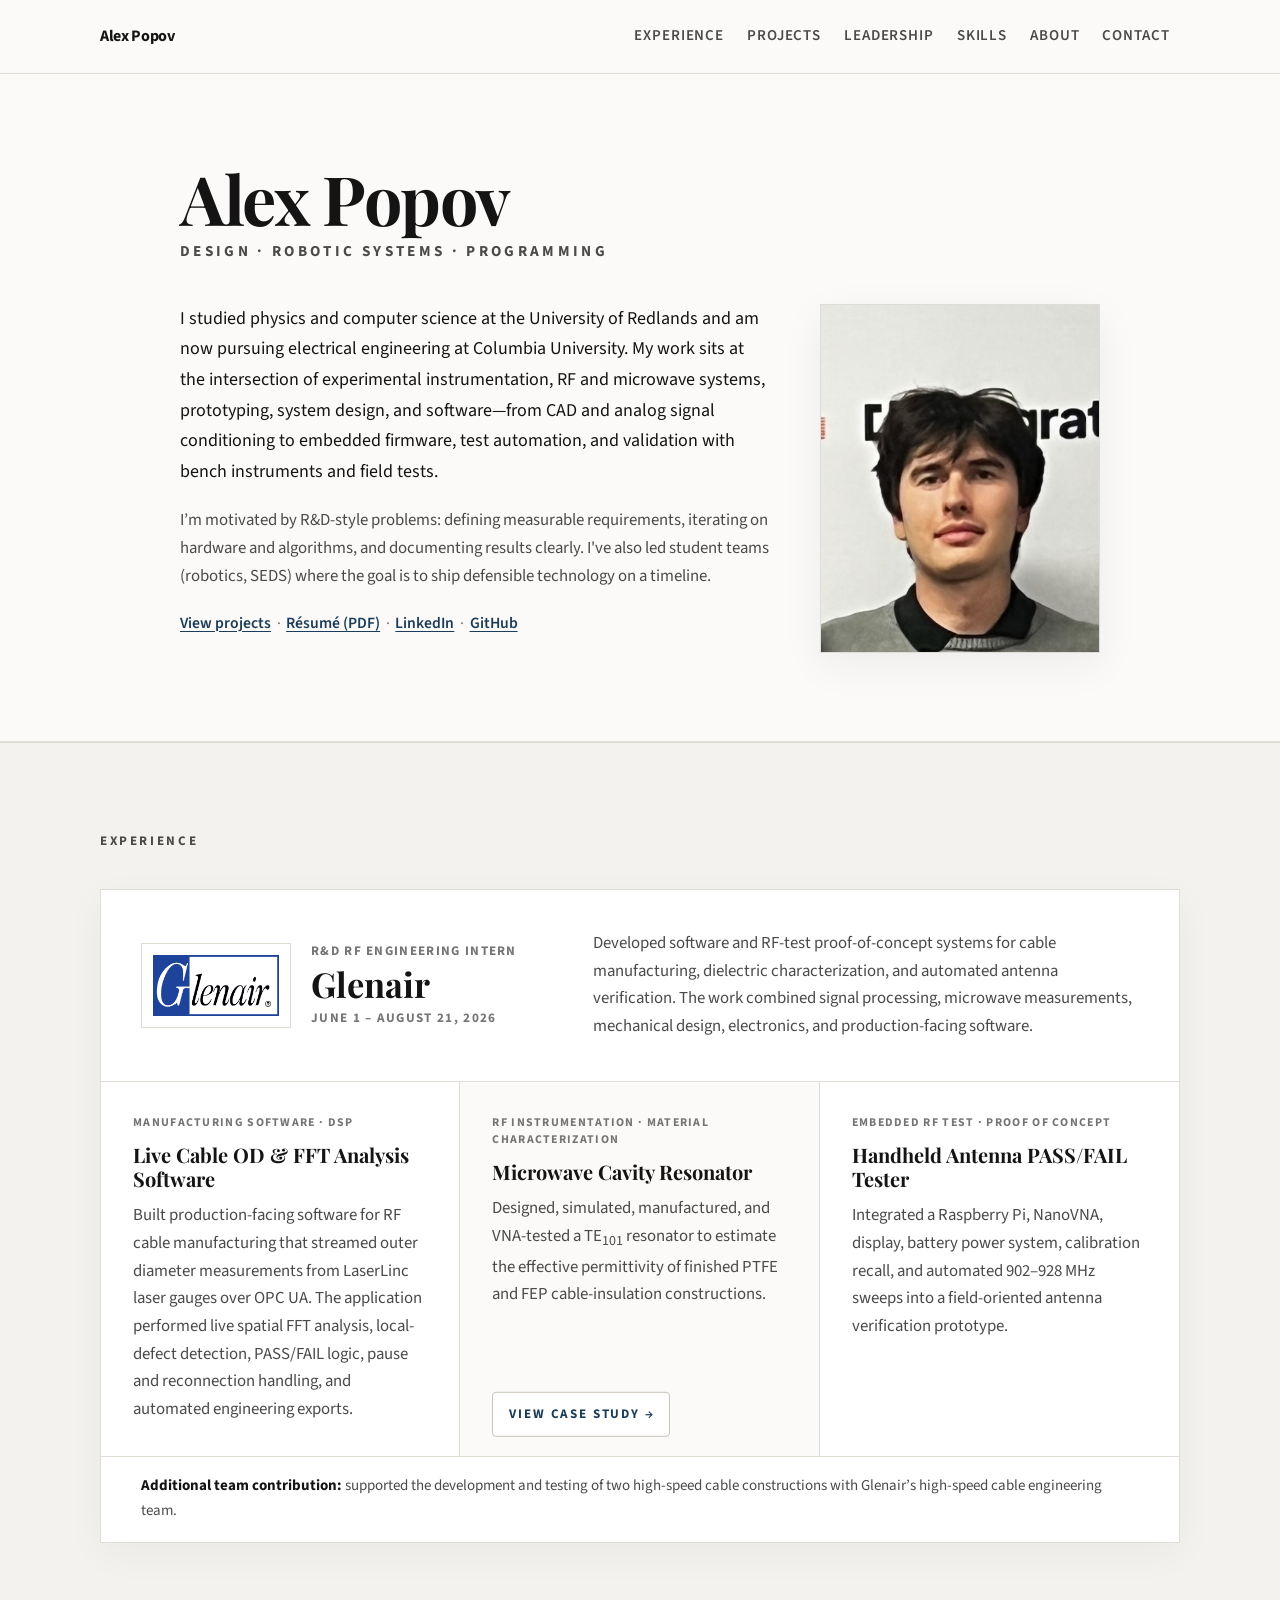
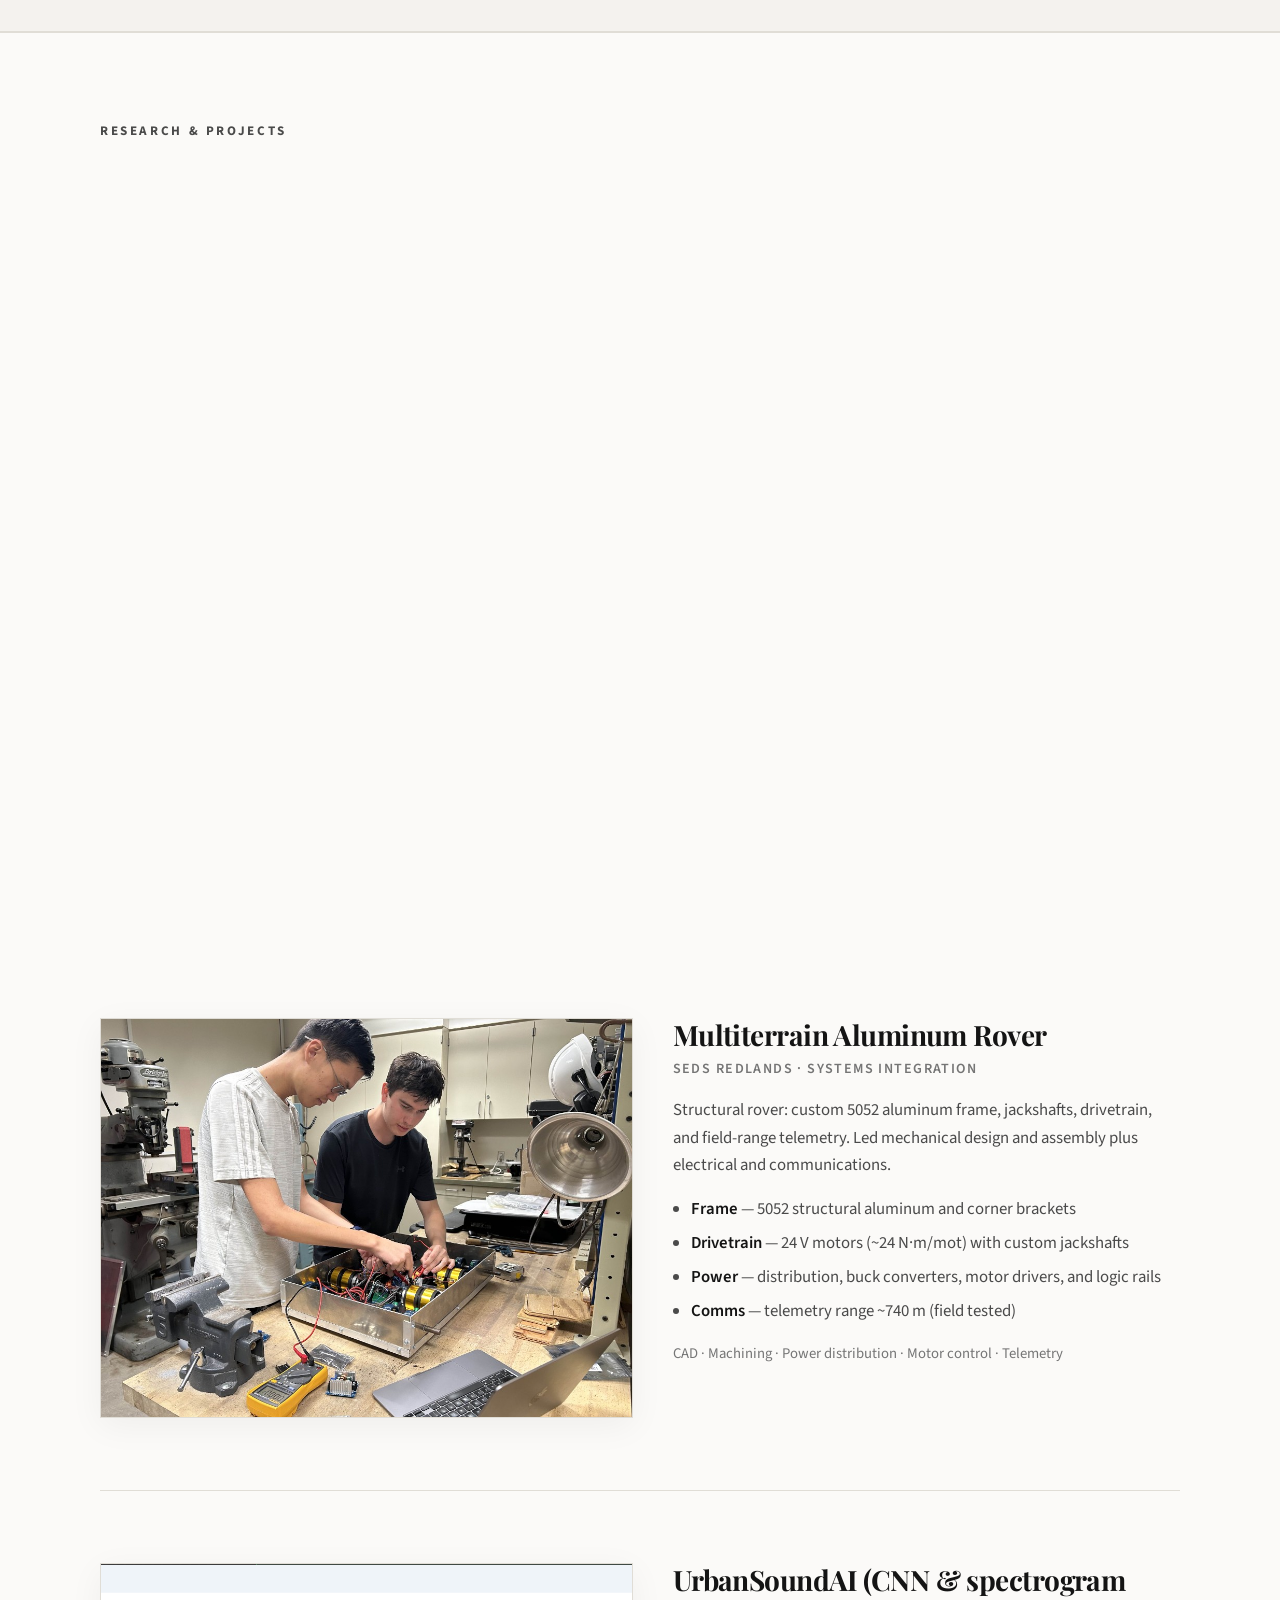
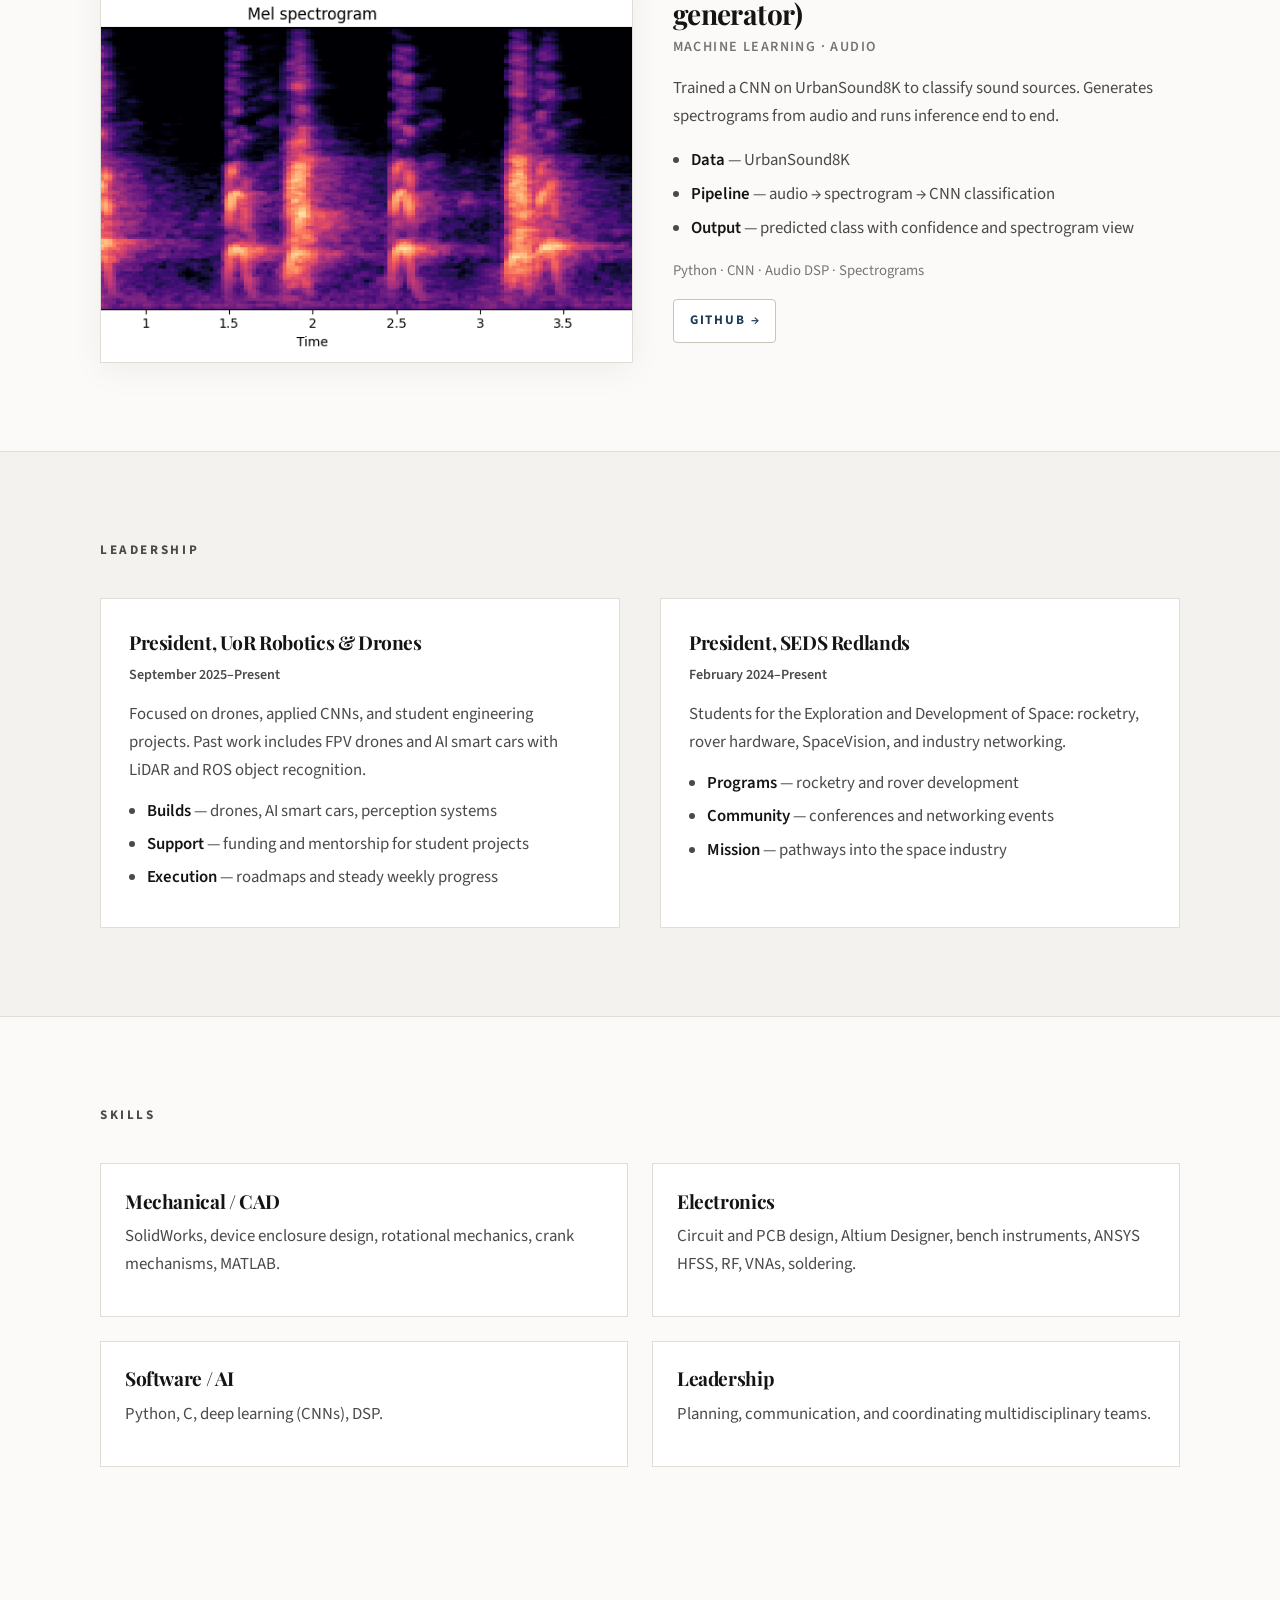
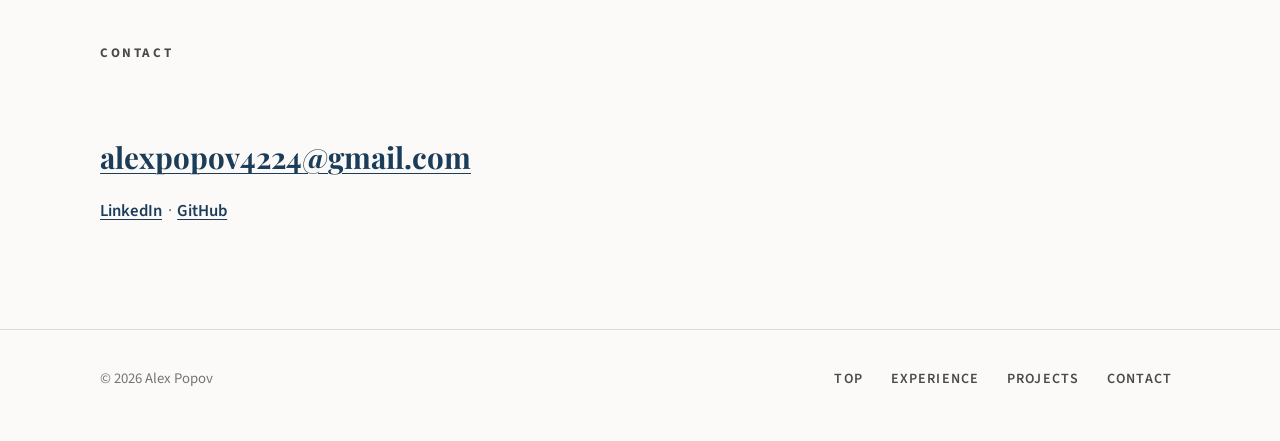
==== commit 9cd4d7e4: "Add files via upload" ====
--- a/index.html
+++ b/index.html
@@ -32,6 +32,7 @@
         </button>
 
         <div class="nav__links" data-nav-links>
+          <a href="#experience">Experience</a>
           <a href="#projects">Projects</a>
           <a href="#leadership">Leadership</a>
           <a href="#skills">Skills</a>
@@ -46,20 +47,17 @@
         <div class="container hero__inner">
           <h1 class="hero__display">
             <span class="hero__display-name">Alex Popov</span>
-            <span class="hero__display-tagline">design · robtic systems · programming</span>
+            <span class="hero__display-tagline">design · robotic systems · programming</span>
           </h1>
 
           <div class="hero__layout">
             <div class="hero__copy">
               <p class="hero__lede">
-                3/2 Engineering Physics and Computer Science student at the
-                University of Redlands. My work sits at the intersection of <strong>experimental
-                instrumentation</strong>, <strong>prototyping</strong>, <strong>system design</strong>, and <strong>software</strong> — CAD, analog signal conditioning, embedded
-                firmware, and validation with bench instruments and field tests.
+                I studied physics and computer science at the University of Redlands and am now pursuing electrical engineering at Columbia University. My work sits at the intersection of experimental instrumentation, RF and microwave systems, prototyping, system design, and software—from CAD and analog signal conditioning to embedded firmware, test automation, and validation with bench instruments and field tests.
               </p>
               <p class="hero__body">
                 I’m motivated by R&amp;D-style problems: defining measurable requirements, iterating on
-                hardware and algorithms, and documenting results clearly. I also lead student teams
+                hardware and algorithms, and documenting results clearly. I've also led student teams
                 (robotics, SEDS) where the goal is to ship defensible technology on a timeline.
               </p>
             
@@ -86,6 +84,82 @@
               </div>
             </figure>
           </div>
+        </div>
+      </section>
+
+      <section id="experience" class="section section--band section--experience">
+        <div class="container">
+          <h2 class="section__label">Experience</h2>
+
+          <article class="experience reveal">
+            <div class="experience__header">
+              <div class="experience__identity">
+                <div class="experience__logo-frame">
+                  <img
+                    class="experience__logo"
+                    src="./assets/glenair-logo.png"
+                    alt="Glenair logo"
+                    loading="lazy"
+                  />
+                </div>
+                <div>
+                  <p class="experience__role">R&amp;D RF Engineering Intern</p>
+                  <h3 class="experience__company">Glenair</h3>
+                  <p class="experience__date">June 1 – August 21, 2026</p>
+                </div>
+              </div>
+
+              <p class="experience__summary">
+                Developed software and RF-test proof-of-concept systems for cable manufacturing,
+                dielectric characterization, and automated antenna verification. The work combined
+                signal processing, microwave measurements, mechanical design, electronics, and
+                production-facing software.
+              </p>
+            </div>
+
+            <div class="experience__projects" aria-label="Selected Glenair internship work">
+              <article class="experience-project">
+                <p class="experience-project__eyebrow">Manufacturing software · DSP</p>
+                <h4 class="experience-project__title">Live Cable OD &amp; FFT Analysis Software</h4>
+                <p>
+                  Built production-facing software for RF cable manufacturing that streamed outer
+                  diameter measurements from LaserLinc laser gauges over OPC UA. The application
+                  performed live spatial FFT analysis, local-defect detection, PASS/FAIL logic,
+                  pause and reconnection handling, and automated engineering exports.
+                </p>
+              </article>
+
+              <a
+                class="experience-project experience-project--link"
+                href="./projects/microwave-cavity-resonator.html"
+                aria-label="Open case study: microwave cavity resonator"
+              >
+                <p class="experience-project__eyebrow">RF instrumentation · Material characterization</p>
+                <h4 class="experience-project__title">Microwave Cavity Resonator</h4>
+                <p>
+                  Designed, simulated, manufactured, and VNA-tested a TE<sub>101</sub> resonator to
+                  estimate the effective permittivity of finished PTFE and FEP cable-insulation
+                  constructions.
+                </p>
+                <span class="btn-text-arrow">View case study</span>
+              </a>
+
+              <article class="experience-project">
+                <p class="experience-project__eyebrow">Embedded RF test · Proof of concept</p>
+                <h4 class="experience-project__title">Handheld Antenna PASS/FAIL Tester</h4>
+                <p>
+                  Integrated a Raspberry Pi, NanoVNA, display, battery power system, calibration
+                  recall, and automated 902–928 MHz sweeps into a field-oriented antenna verification
+                  prototype.
+                </p>
+              </article>
+            </div>
+
+            <p class="experience__contribution">
+              <strong>Additional team contribution:</strong> supported the development and testing of
+              two high-speed cable constructions with Glenair’s high-speed cable engineering team.
+            </p>
+          </article>
         </div>
       </section>
 
@@ -245,7 +319,7 @@
             <div class="prose-block prose-block--tight reveal">
               <h3 class="prose-block__title">Mechanical / CAD</h3>
               <p>
-                SolidWorks, Onshape, AutoCAD, rotational mechanics, crank mechanisms, simulations, MATLAB.
+                SolidWorks, device enclosure design, rotational mechanics, crank mechanisms, MATLAB.
               </p>
              <!--<p class="skill-inline">SolidWorks · Onshape · AutoCAD · MATLAB</p> -->
             </div>
@@ -253,14 +327,14 @@
             <div class="prose-block prose-block--tight reveal">
               <h3 class="prose-block__title">Electronics</h3>
               <p>
-                Circuit and PCB design, LTSpice, Altium Designer, bench instruments, soldering.
+                Circuit and PCB design, Altium Designer, bench instruments, ANSYS HFSS, RF, VNAs, soldering.
               </p>
               
             </div>
 
             <div class="prose-block prose-block--tight reveal">
               <h3 class="prose-block__title">Software / AI</h3>
-              <p>Python, deep learning (CNNs), DSP.</p>
+              <p>Python, C, deep learning (CNNs), DSP.</p>
               
             </div>
 
@@ -273,6 +347,8 @@
         </div>
       </section>
 
+
+<!--
       <section id="about" class="section section--band">
         <div class="container">
           <h2 class="section__label">About</h2>
@@ -297,6 +373,8 @@
           </div>
         </div>
       </section>
+
+    -->
 
       <section id="contact" class="section section--contact">
         <div class="container">
@@ -323,10 +401,11 @@
         <p class="footer__copy">© 2026 Alex Popov</p>
         <div class="footer__links">
           <a href="#top">Top</a>
+          <a href="#experience">Experience</a>
           <a href="#projects">Projects</a>
           <a href="#contact">Contact</a>
         </div>
       </div>
     </footer>
   </body>
-</html>+</html>
--- a/styles.css
+++ b/styles.css
@@ -305,6 +305,136 @@
   color: var(--text-muted);
 }
 
+/* ——— Experience ——— */
+.experience {
+  background: var(--surface);
+  border: 1px solid var(--border);
+  box-shadow: 0 10px 36px rgba(20, 20, 20, 0.045);
+}
+
+.experience__header {
+  display: grid;
+  grid-template-columns: minmax(280px, 0.85fr) minmax(0, 1.15fr);
+  gap: 2rem 3rem;
+  align-items: center;
+  padding: clamp(1.5rem, 4vw, 2.5rem);
+  border-bottom: 1px solid var(--border);
+}
+
+.experience__identity {
+  display: flex;
+  align-items: center;
+  gap: 1.25rem;
+}
+
+.experience__logo-frame {
+  flex: 0 0 150px;
+  padding: 0.7rem;
+  background: #ffffff;
+  border: 1px solid var(--border);
+}
+
+.experience__logo {
+  width: 100%;
+  height: auto;
+}
+
+.experience__role,
+.experience__date {
+  margin: 0;
+  font-size: 0.82rem;
+  font-weight: 700;
+  letter-spacing: 0.1em;
+  text-transform: uppercase;
+  color: var(--text-faint);
+}
+
+.experience__company {
+  margin: 0.2rem 0 0.35rem;
+  font-family: var(--font-display);
+  font-size: clamp(1.65rem, 3vw, 2.15rem);
+  line-height: 1.05;
+}
+
+.experience__summary {
+  margin: 0;
+  color: var(--text-muted);
+}
+
+.experience__projects {
+  display: grid;
+  grid-template-columns: repeat(3, minmax(0, 1fr));
+}
+
+.experience-project {
+  display: flex;
+  flex-direction: column;
+  min-width: 0;
+  padding: clamp(1.35rem, 3vw, 2rem);
+  border-right: 1px solid var(--border);
+  color: var(--text-muted);
+}
+
+.experience-project:last-child {
+  border-right: 0;
+}
+
+.experience-project__eyebrow {
+  margin: 0 0 0.75rem;
+  font-size: 0.74rem;
+  font-weight: 700;
+  letter-spacing: 0.11em;
+  line-height: 1.45;
+  text-transform: uppercase;
+  color: var(--text-faint);
+}
+
+.experience-project__title {
+  margin: 0 0 0.7rem;
+  font-family: var(--font-display);
+  font-size: 1.25rem;
+  line-height: 1.2;
+  color: var(--text);
+}
+
+.experience-project p:not(.experience-project__eyebrow) {
+  margin: 0;
+}
+
+.experience-project .btn-text-arrow {
+  align-self: flex-start;
+  margin-top: auto;
+  padding-top: 0.7rem;
+  transform: translateY(0.8rem);
+}
+
+.experience-project--link {
+  background: var(--bg);
+  transition: background 180ms ease, box-shadow 180ms ease;
+}
+
+.experience-project--link:hover {
+  background: #f1eee8;
+  box-shadow: inset 0 -3px 0 var(--link);
+}
+
+.experience-project--link:focus-visible {
+  outline: 2px solid var(--link);
+  outline-offset: -4px;
+}
+
+.experience__contribution {
+  margin: 0;
+  padding: 1.1rem clamp(1.5rem, 4vw, 2.5rem);
+  border-top: 1px solid var(--border);
+  font-size: 0.94rem;
+  color: var(--text-muted);
+}
+
+.experience__contribution strong {
+  color: var(--text);
+}
+
 /* ——— Projects (image + narrative) ——— */
 .project-list {
   display: flex;
@@ -481,6 +611,15 @@
 
 .case-study__wrap {
   max-width: 760px;
+}
+
+.case-study__wrap--wide {
+  max-width: 1040px;
+}
+
+.case-study__wrap--wide .case-study__header,
+.case-study__wrap--wide .case-section__prose--measure {
+  max-width: 790px;
 }
 
 .case-breadcrumb {
@@ -545,6 +684,220 @@
   color: var(--text-muted);
 }
 
+.case-brand {
+  display: flex;
+  align-items: center;
+  gap: 0.9rem;
+  margin-bottom: 1.3rem;
+  color: var(--text-faint);
+  font-size: 0.76rem;
+  font-weight: 700;
+  letter-spacing: 0.1em;
+  text-transform: uppercase;
+}
+
+.case-brand img {
+  width: 112px;
+  padding: 0.35rem;
+  background: #ffffff;
+  border: 1px solid var(--border);
+}
+
+.case-metrics {
+  display: grid;
+  grid-template-columns: repeat(4, minmax(0, 1fr));
+  border: 1px solid var(--border);
+  background: var(--surface);
+}
+
+.case-metric {
+  padding: 1.25rem 1.1rem;
+  border-right: 1px solid var(--border);
+}
+
+.case-metric:last-child {
+  border-right: 0;
+}
+
+.case-metric strong {
+  display: block;
+  margin-bottom: 0.35rem;
+  font-family: var(--font-display);
+  font-size: clamp(1.55rem, 3vw, 2rem);
+  line-height: 1;
+}
+
+.case-metric strong span {
+  font-family: var(--font-sans);
+  font-size: 0.55em;
+  color: var(--text-muted);
+}
+
+.case-metric p {
+  margin: 0;
+  font-size: 0.82rem;
+  line-height: 1.4;
+  color: var(--text-faint);
+}
+
+.case-equation {
+  display: flex;
+  flex-wrap: wrap;
+  align-items: center;
+  justify-content: center;
+  gap: 0.45rem;
+  margin: 1.5rem 0 0.8rem;
+  padding: 1.35rem;
+  border: 1px solid var(--border);
+  background: var(--surface);
+  font-family: Georgia, "Times New Roman", serif;
+  font-size: clamp(1.25rem, 3vw, 1.65rem);
+}
+
+.case-equation__fraction {
+  display: inline-grid;
+  grid-template-rows: auto auto;
+  text-align: center;
+  line-height: 1.2;
+}
+
+.case-equation__fraction > span:first-child {
+  padding: 0 0.35rem 0.12rem;
+  border-bottom: 1px solid currentColor;
+}
+
+.case-equation__fraction > span:last-child {
+  padding-top: 0.12rem;
+}
+
+.case-equation__note {
+  margin: 0;
+  font-size: 0.88rem;
+  color: var(--text-faint);
+  text-align: center;
+}
+
+.case-specs {
+  margin-bottom: 1.25rem;
+  border-top: 1px solid var(--border);
+}
+
+.case-specs > div {
+  display: grid;
+  grid-template-columns: minmax(120px, 0.35fr) minmax(0, 1fr);
+  gap: 1rem;
+  padding: 0.75rem 0;
+  border-bottom: 1px solid var(--border);
+}
+
+.case-specs span {
+  font-size: 0.76rem;
+  font-weight: 700;
+  letter-spacing: 0.1em;
+  text-transform: uppercase;
+  color: var(--text-faint);
+}
+
+.case-specs strong {
+  font-weight: 600;
+}
+
+.case-steps--numbered li {
+  margin-bottom: 0.75rem;
+  padding-left: 0.25rem;
+}
+
+.case-table-wrap {
+  margin-bottom: 1.25rem;
+  overflow-x: auto;
+  border: 1px solid var(--border);
+  background: var(--surface);
+}
+
+.case-table {
+  width: 100%;
+  border-collapse: collapse;
+  min-width: 600px;
+  text-align: left;
+}
+
+.case-table th,
+.case-table td {
+  padding: 0.85rem 1rem;
+  border-bottom: 1px solid var(--border);
+  vertical-align: top;
+}
+
+.case-table thead th {
+  font-size: 0.72rem;
+  letter-spacing: 0.1em;
+  text-transform: uppercase;
+  color: var(--text-faint);
+}
+
+.case-table tbody th {
+  font-weight: 600;
+  color: var(--text);
+}
+
+.case-table tbody td {
+  color: var(--text-muted);
+}
+
+.case-table tr:last-child th,
+.case-table tr:last-child td {
+  border-bottom: 0;
+}
+
+.case-validation {
+  display: grid;
+  grid-template-columns: 1fr auto 1fr auto 1fr;
+  gap: 0.75rem;
+  align-items: center;
+  margin-bottom: 1.25rem;
+  padding: 1.25rem;
+  border: 1px solid var(--border);
+  background: var(--surface);
+}
+
+.case-validation > div:not(.case-validation__arrow) {
+  text-align: center;
+}
+
+.case-validation span {
+  display: block;
+  margin-bottom: 0.35rem;
+  font-size: 0.72rem;
+  font-weight: 700;
+  line-height: 1.4;
+  letter-spacing: 0.08em;
+  text-transform: uppercase;
+  color: var(--text-faint);
+}
+
+.case-validation strong {
+  font-family: var(--font-display);
+  font-size: 1.6rem;
+}
+
+.case-validation__arrow {
+  color: var(--text-faint);
+}
+
+.case-section--closing {
+  margin-bottom: 0;
+  padding: 1.5rem;
+  border: 1px solid var(--border);
+  background: var(--bg-band);
+}
+
+.case-outcome {
+  margin: 0 0 1rem;
+  font-family: var(--font-display);
+  font-size: 1.25rem;
+  line-height: 1.45;
+}
+
 .case-section {
   margin-bottom: 2.75rem;
 }
@@ -607,6 +960,183 @@
 .case-list strong {
   color: var(--text);
   font-weight: 600;
+}
+
+.case-figure {
+  margin: 0;
+  min-width: 0;
+}
+
+.case-figure img {
+  display: block;
+  width: 100%;
+  height: auto;
+}
+
+.case-figure figcaption {
+  margin-top: 0.65rem;
+  font-size: 0.88rem;
+  line-height: 1.45;
+  color: var(--text-faint);
+}
+
+.case-figure--hero {
+  margin: -0.5rem 0 2.75rem;
+}
+
+.case-figure--hero img {
+  max-height: 620px;
+  object-fit: cover;
+  object-position: center 54%;
+  border: 1px solid var(--border);
+}
+
+.case-figure--wide {
+  margin-top: 1.5rem;
+}
+
+.case-figure--wide > img {
+  border: 1px solid var(--border);
+}
+
+.case-figure__media {
+  display: flex;
+  align-items: center;
+  justify-content: center;
+  min-height: 285px;
+  padding: 1.25rem;
+  border: 1px solid var(--border);
+  background: var(--surface);
+  overflow: hidden;
+}
+
+.case-figure__media--contain img {
+  max-height: 350px;
+  object-fit: contain;
+}
+
+.case-figure__media--diagram {
+  min-height: 0;
+  padding: 0.75rem;
+}
+
+.case-figure__media--diagram img {
+  max-height: none;
+}
+
+.case-figure__media--simulation {
+  min-height: 320px;
+}
+
+.case-figure__media--simulation img {
+  image-rendering: auto;
+}
+
+.case-gallery {
+  display: grid;
+  gap: 1.5rem;
+  margin-top: 1.5rem;
+}
+
+.case-gallery--two {
+  grid-template-columns: repeat(2, minmax(0, 1fr));
+}
+
+.case-gallery--photos .case-figure {
+  display: flex;
+  flex-direction: column;
+}
+
+.case-gallery--photos .case-figure > img {
+  flex: 1;
+  min-height: 360px;
+  max-height: 520px;
+  border: 1px solid var(--border);
+  background: var(--surface);
+  object-fit: cover;
+}
+
+.case-gallery--photos .case-figure:first-child > img {
+  object-position: center 42%;
+}
+
+.case-media-split {
+  display: grid;
+  grid-template-columns: minmax(0, 1.15fr) minmax(260px, 0.85fr);
+  gap: 2rem;
+  align-items: start;
+}
+
+.case-scope-grid {
+  display: grid;
+  grid-template-columns: repeat(3, minmax(0, 1fr));
+  border-top: 1px solid var(--border);
+  border-left: 1px solid var(--border);
+}
+
+.case-scope-grid article {
+  padding: 1.25rem;
+  border-right: 1px solid var(--border);
+  border-bottom: 1px solid var(--border);
+  background: var(--surface);
+}
+
+.case-scope-grid span {
+  display: block;
+  margin-bottom: 0.65rem;
+  font-size: 0.72rem;
+  font-weight: 700;
+  letter-spacing: 0.12em;
+  color: var(--link);
+}
+
+.case-scope-grid h3 {
+  margin: 0 0 0.4rem;
+  font-family: var(--font-display);
+  font-size: 1.15rem;
+}
+
+.case-scope-grid p,
+.case-results-note {
+  margin: 0;
+  color: var(--text-muted);
+}
+
+.case-results-note {
+  max-width: 760px;
+  font-size: 0.92rem;
+}
+
+.case-paper__header {
+  display: flex;
+  align-items: end;
+  justify-content: space-between;
+  gap: 1.5rem;
+  margin-bottom: 1rem;
+}
+
+.case-paper__header .case-section__intro {
+  max-width: 650px;
+  margin-bottom: 0;
+}
+
+.case-paper__header .btn-download {
+  flex: 0 0 auto;
+}
+
+.paper-embed {
+  padding: 0.75rem;
+  border: 1px solid var(--border);
+  background: var(--surface);
+  box-shadow: 0 8px 28px rgba(20, 20, 20, 0.05);
+}
+
+.paper-embed iframe {
+  display: block;
+  width: 100%;
+  min-height: 74vh;
+  border: 1px solid var(--border);
+  background: var(--bg-band);
 }
 
 .media-placeholder {
@@ -913,6 +1443,56 @@
 
   .project {
     grid-template-columns: 1fr;
+  }
+
+  .experience__header {
+    grid-template-columns: 1fr;
+  }
+
+  .experience__projects {
+    grid-template-columns: 1fr;
+  }
+
+  .experience-project {
+    border-right: 0;
+    border-bottom: 1px solid var(--border);
+  }
+
+  .experience-project:last-child {
+    border-bottom: 0;
+  }
+
+  .case-metrics {
+    grid-template-columns: repeat(2, minmax(0, 1fr));
+  }
+
+  .case-metric:nth-child(2) {
+    border-right: 0;
+  }
+
+  .case-metric:nth-child(-n + 2) {
+    border-bottom: 1px solid var(--border);
+  }
+
+  .case-validation {
+    grid-template-columns: 1fr;
+  }
+
+  .case-validation__arrow {
+    transform: rotate(90deg);
+    text-align: center;
+  }
+
+  .case-scope-grid {
+    grid-template-columns: repeat(2, minmax(0, 1fr));
+  }
+
+  .case-media-split {
+    grid-template-columns: 1fr;
+  }
+
+  .case-figure__media--simulation {
+    min-height: 0;
   }
 
   .project__media img {
@@ -961,6 +1541,71 @@
   .pdf-panel__frame {
     min-height: 55vh;
   }
+
+  .paper-embed iframe {
+    min-height: 58vh;
+  }
+}
+
+@media (max-width: 560px) {
+  .experience__identity {
+    align-items: flex-start;
+    flex-direction: column;
+  }
+
+  .experience__logo-frame {
+    flex-basis: auto;
+    width: 140px;
+  }
+
+  .case-brand {
+    align-items: flex-start;
+    flex-direction: column;
+  }
+
+  .case-metrics {
+    grid-template-columns: 1fr;
+  }
+
+  .case-metric,
+  .case-metric:nth-child(2) {
+    border-right: 0;
+    border-bottom: 1px solid var(--border);
+  }
+
+  .case-metric:last-child {
+    border-bottom: 0;
+  }
+
+  .case-specs > div {
+    grid-template-columns: 1fr;
+    gap: 0.25rem;
+  }
+
+  .case-gallery--two,
+  .case-scope-grid {
+    grid-template-columns: 1fr;
+  }
+
+  .case-figure--hero img {
+    max-height: none;
+  }
+
+  .case-gallery--photos .case-figure > img {
+    min-height: 0;
+    max-height: none;
+    object-fit: contain;
+  }
+
+  .case-paper__header {
+    align-items: flex-start;
+    flex-direction: column;
+  }
+
+  .case-equation {
+    gap: 0.3rem;
+    padding-inline: 0.7rem;
+  }
 }
 
 @media (prefers-reduced-motion: reduce) {
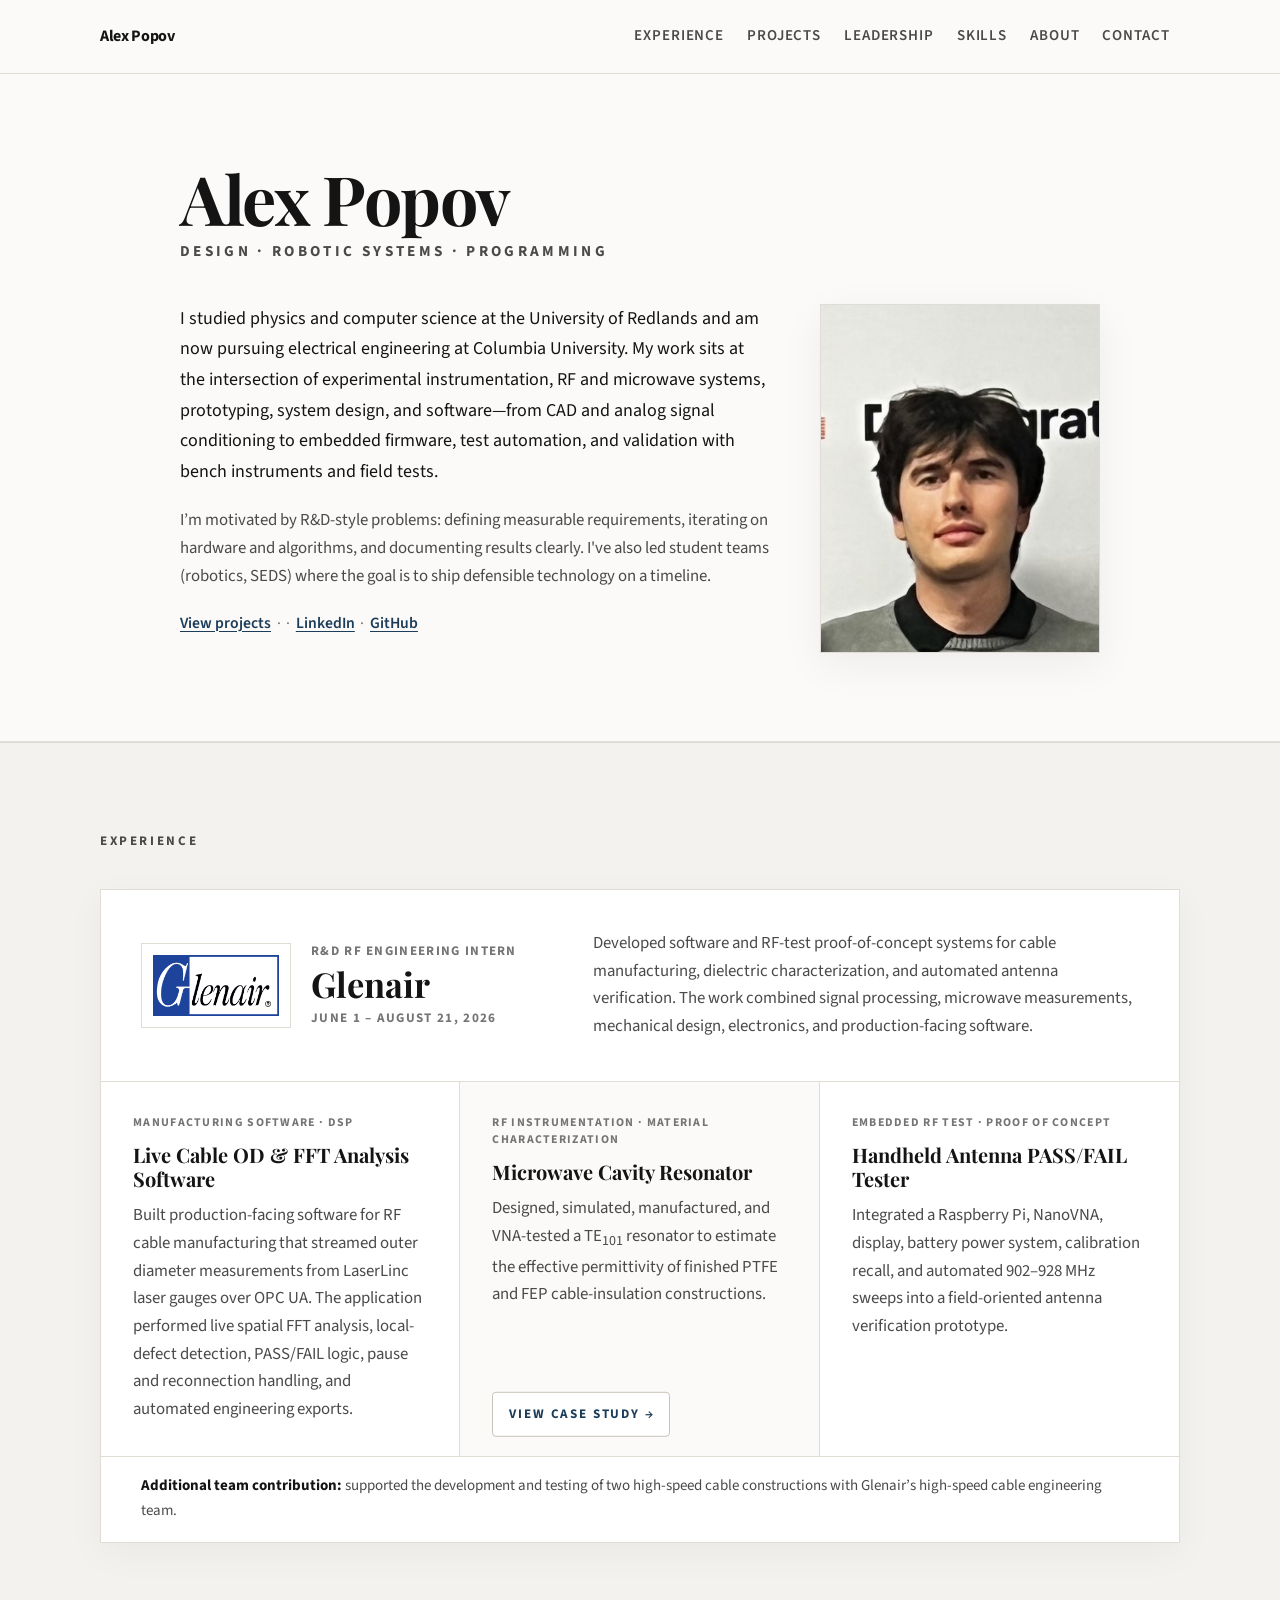
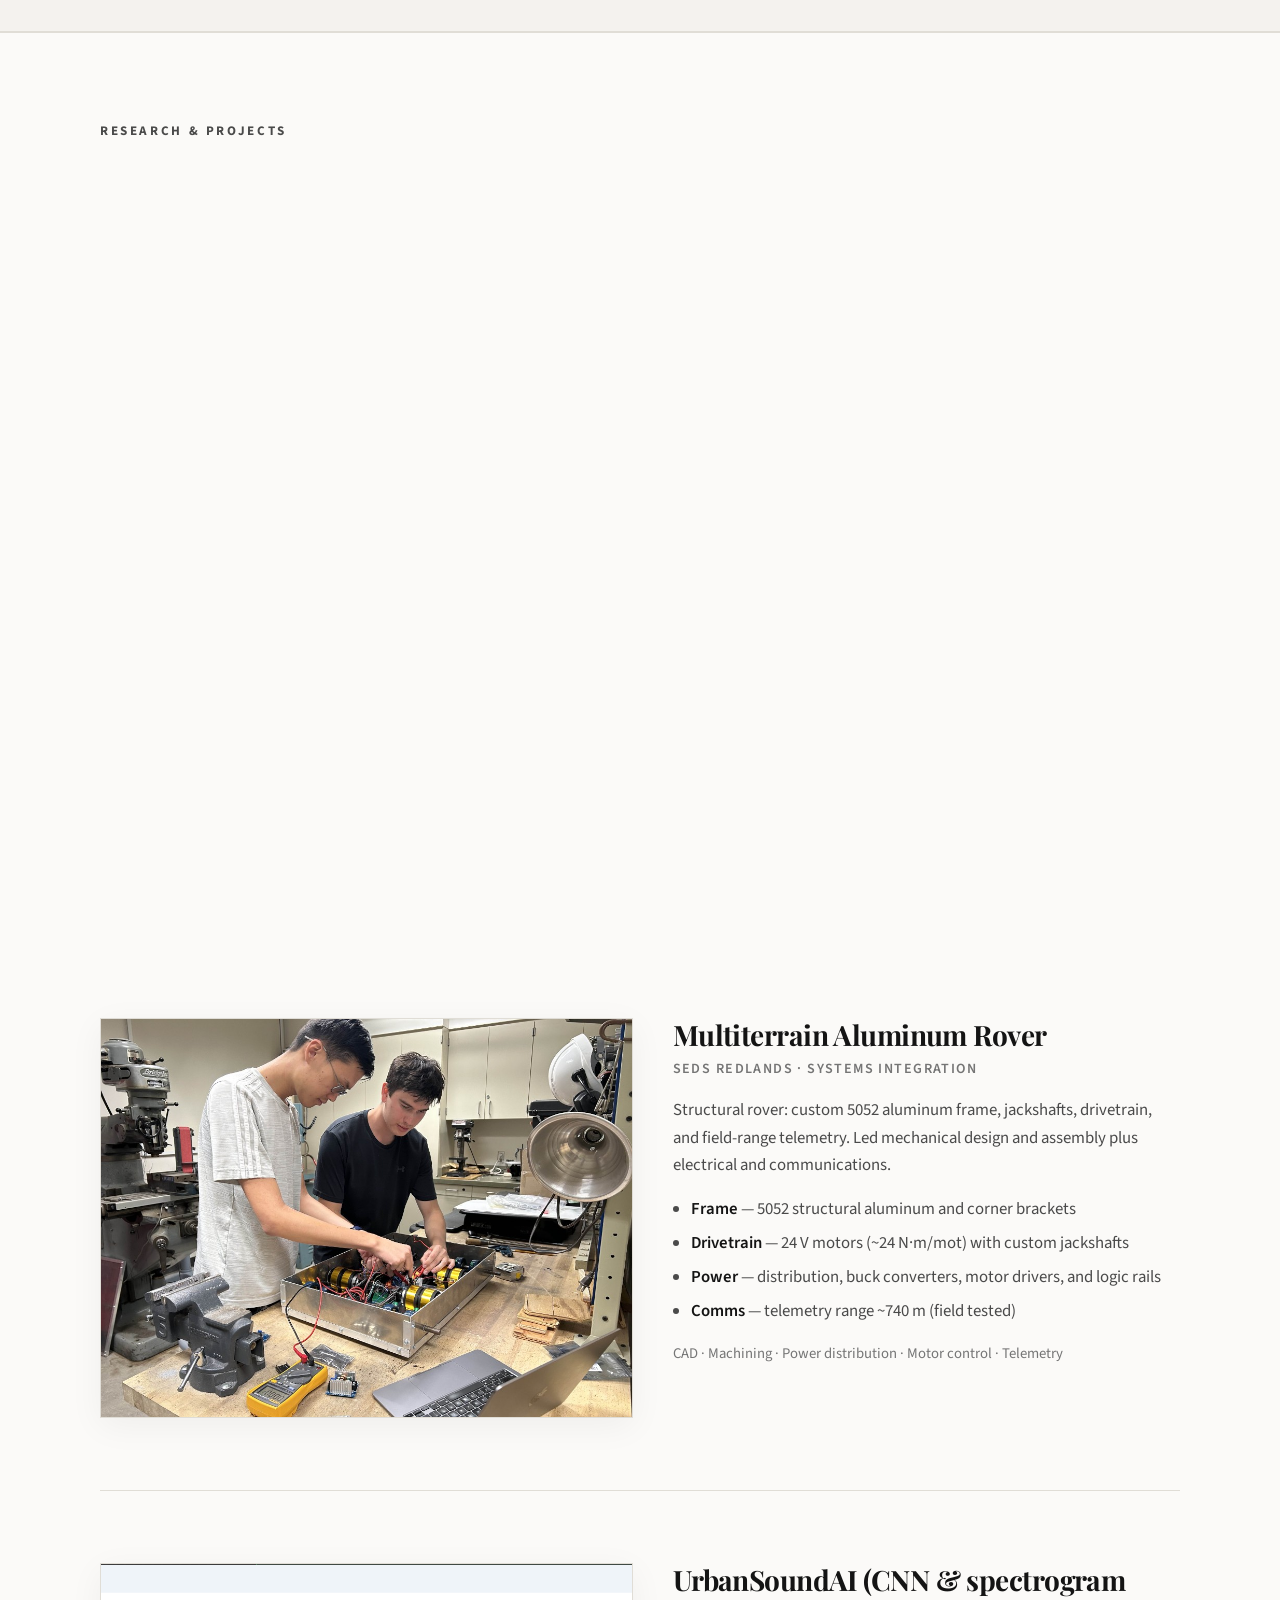
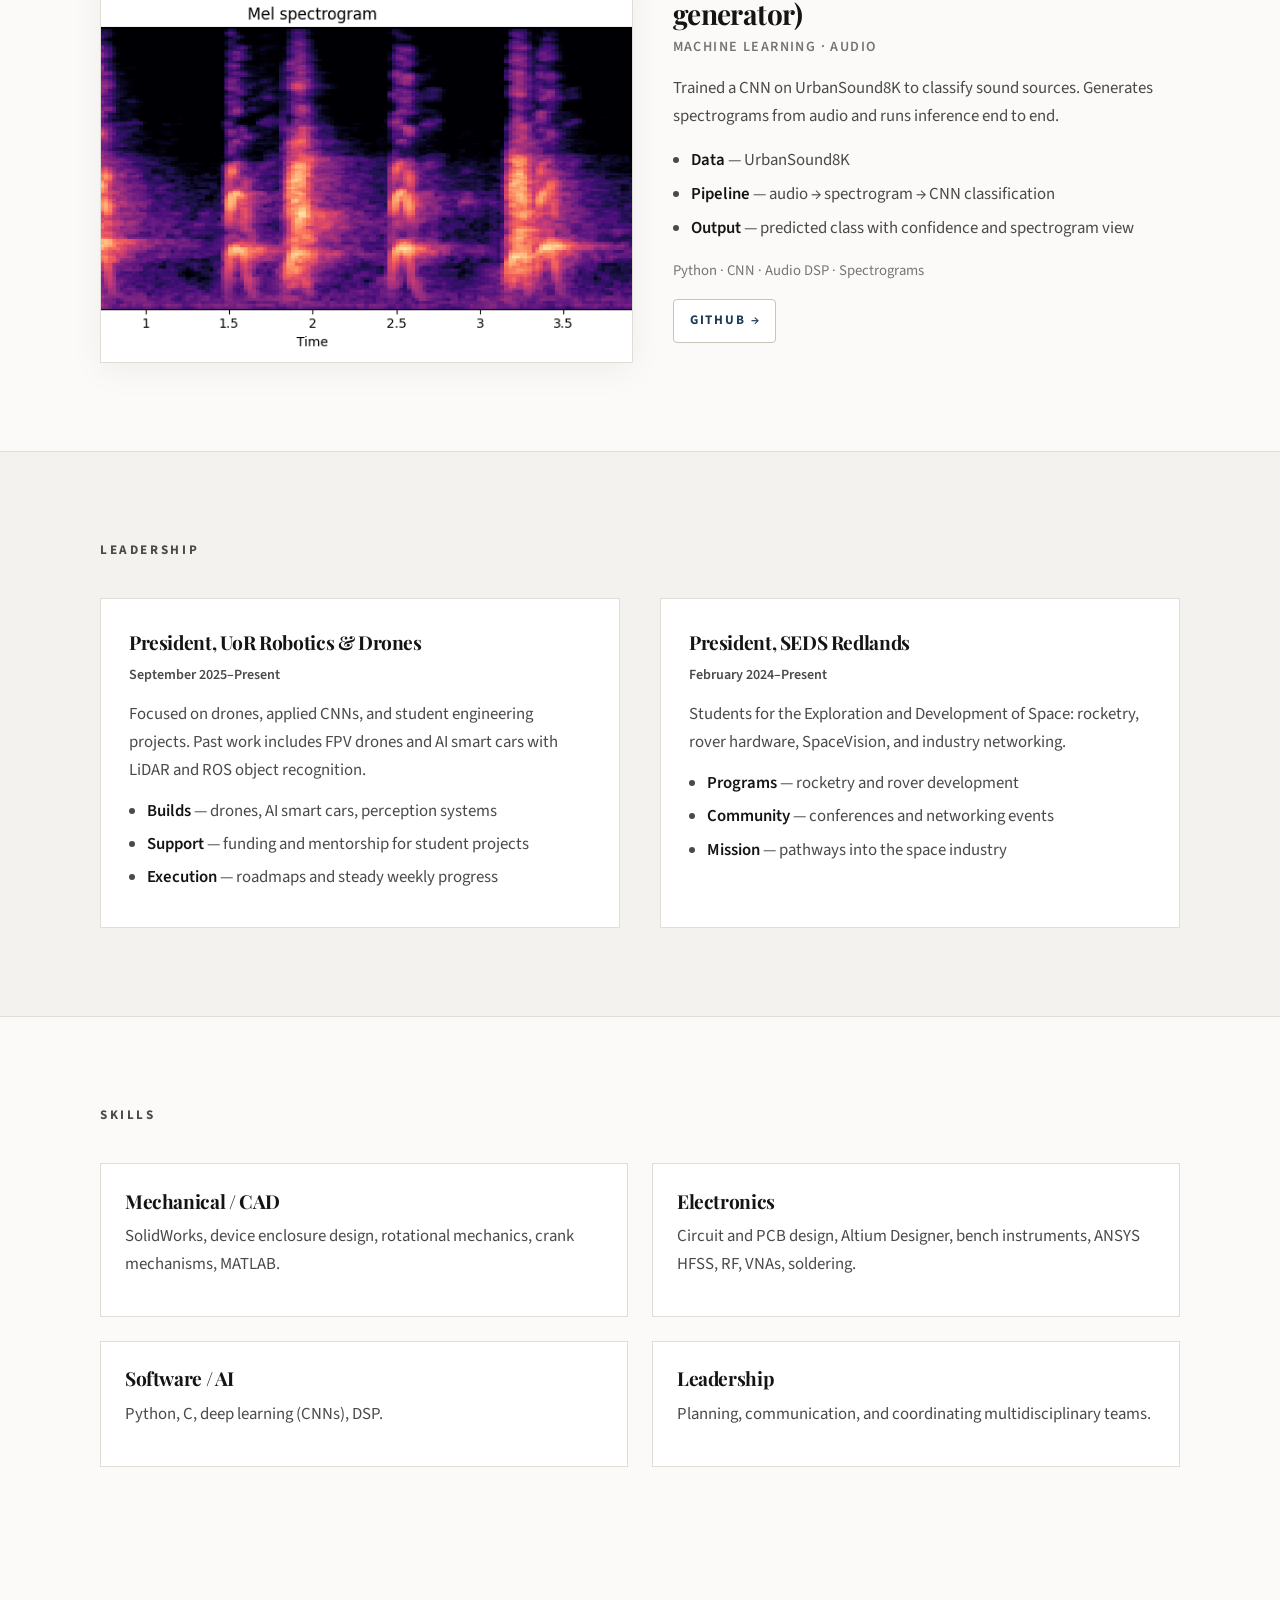
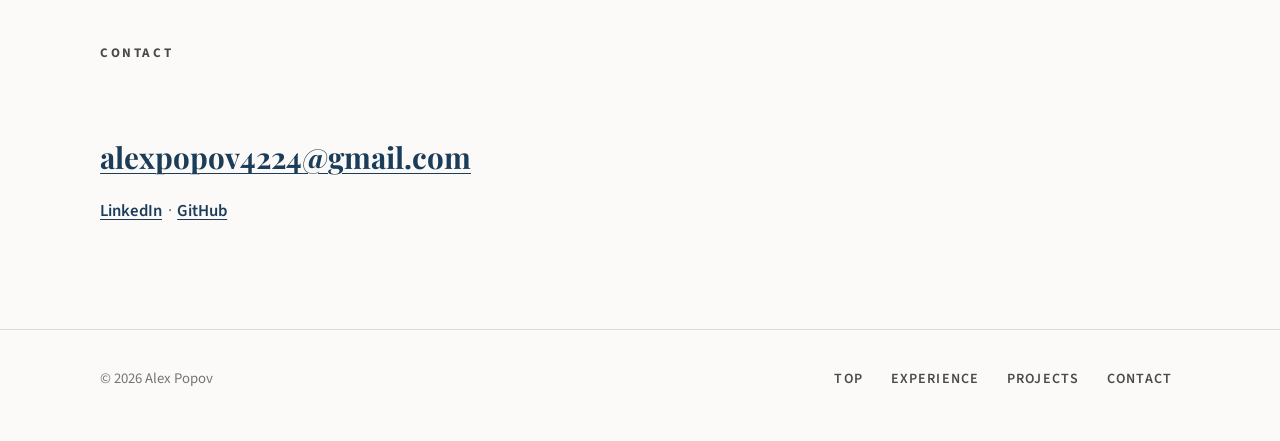
==== commit 4886479e: "Update index.html" ====
--- a/index.html
+++ b/index.html
@@ -64,7 +64,6 @@
               <div class="hero__links">
                 <a class="text-link" href="#projects">View projects</a>
                 <span class="hero__links-sep" aria-hidden="true">·</span>
-                <a class="text-link" href="#" data-placeholder-link>Résumé (PDF)</a>
                 <span class="hero__links-sep" aria-hidden="true">·</span>
                 <a class="text-link" href="https://www.linkedin.com/in/alex-popov77" rel="noreferrer"
                   >LinkedIn</a
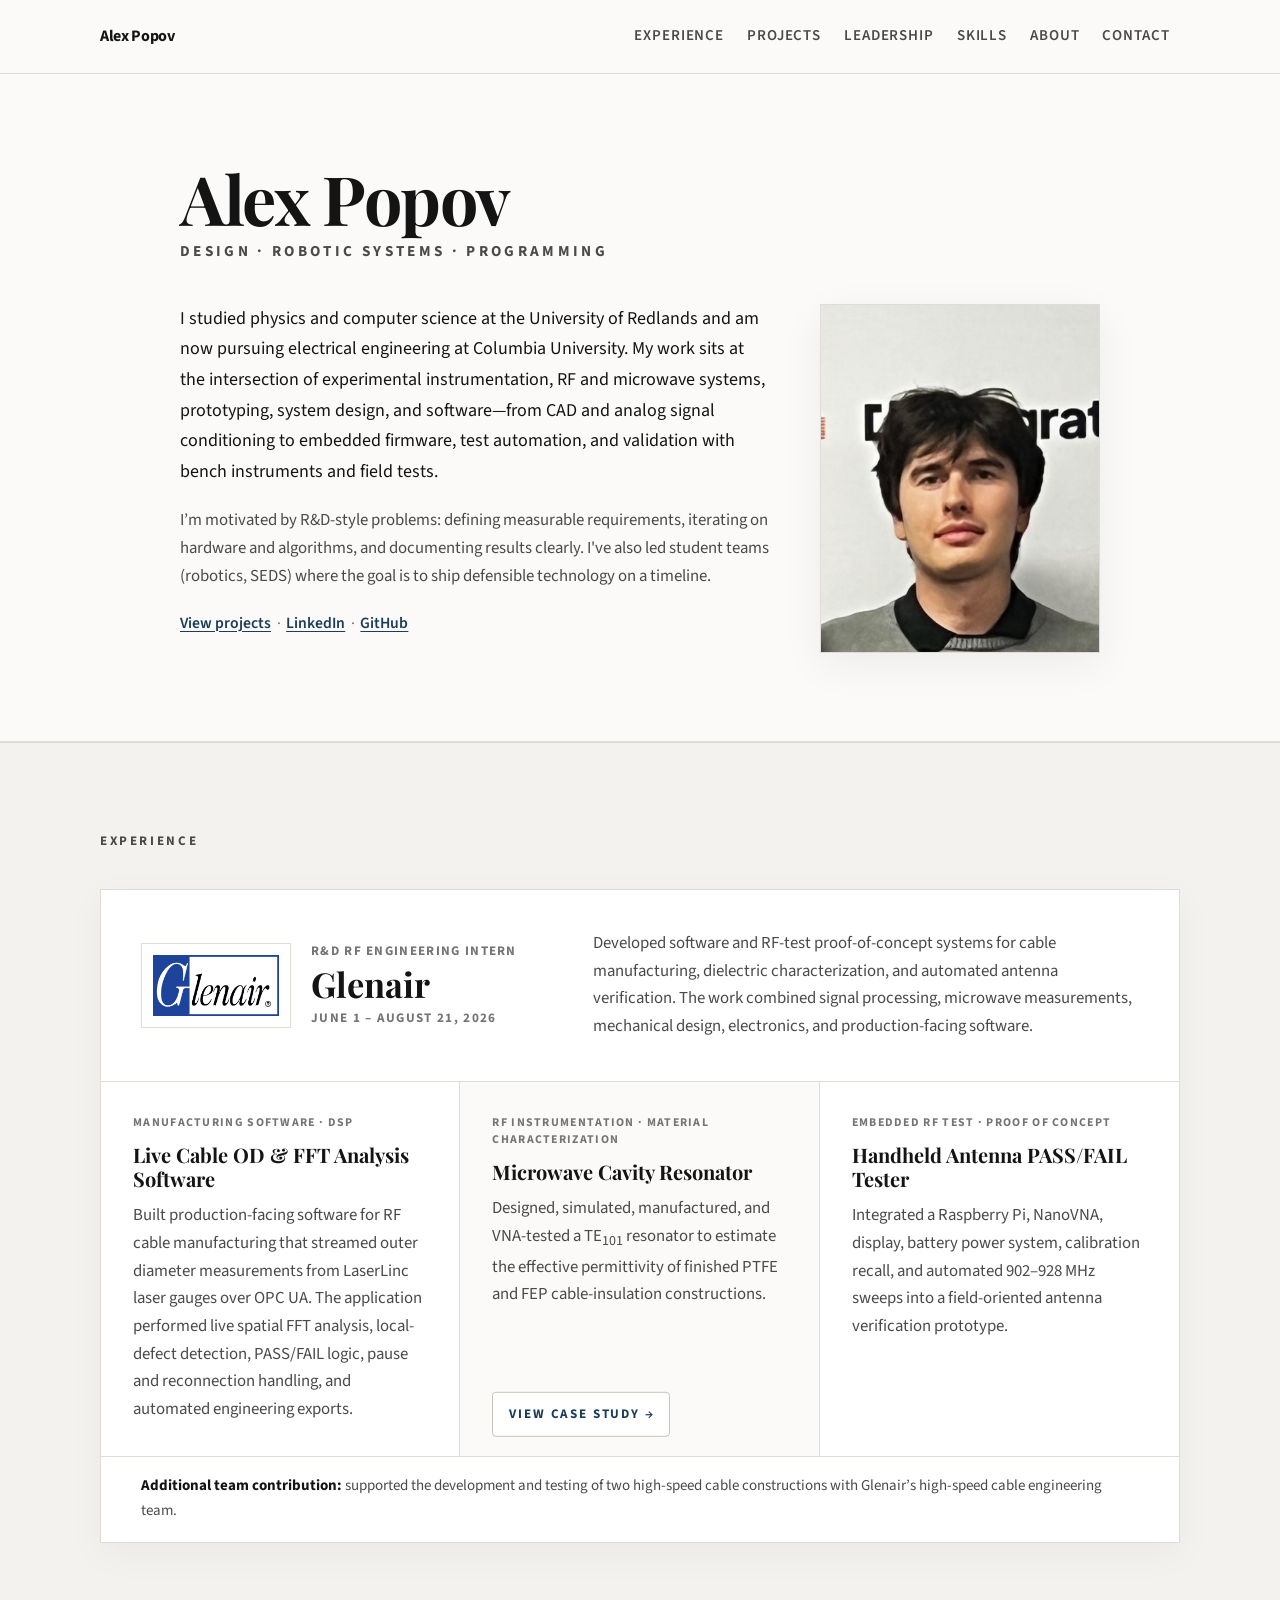
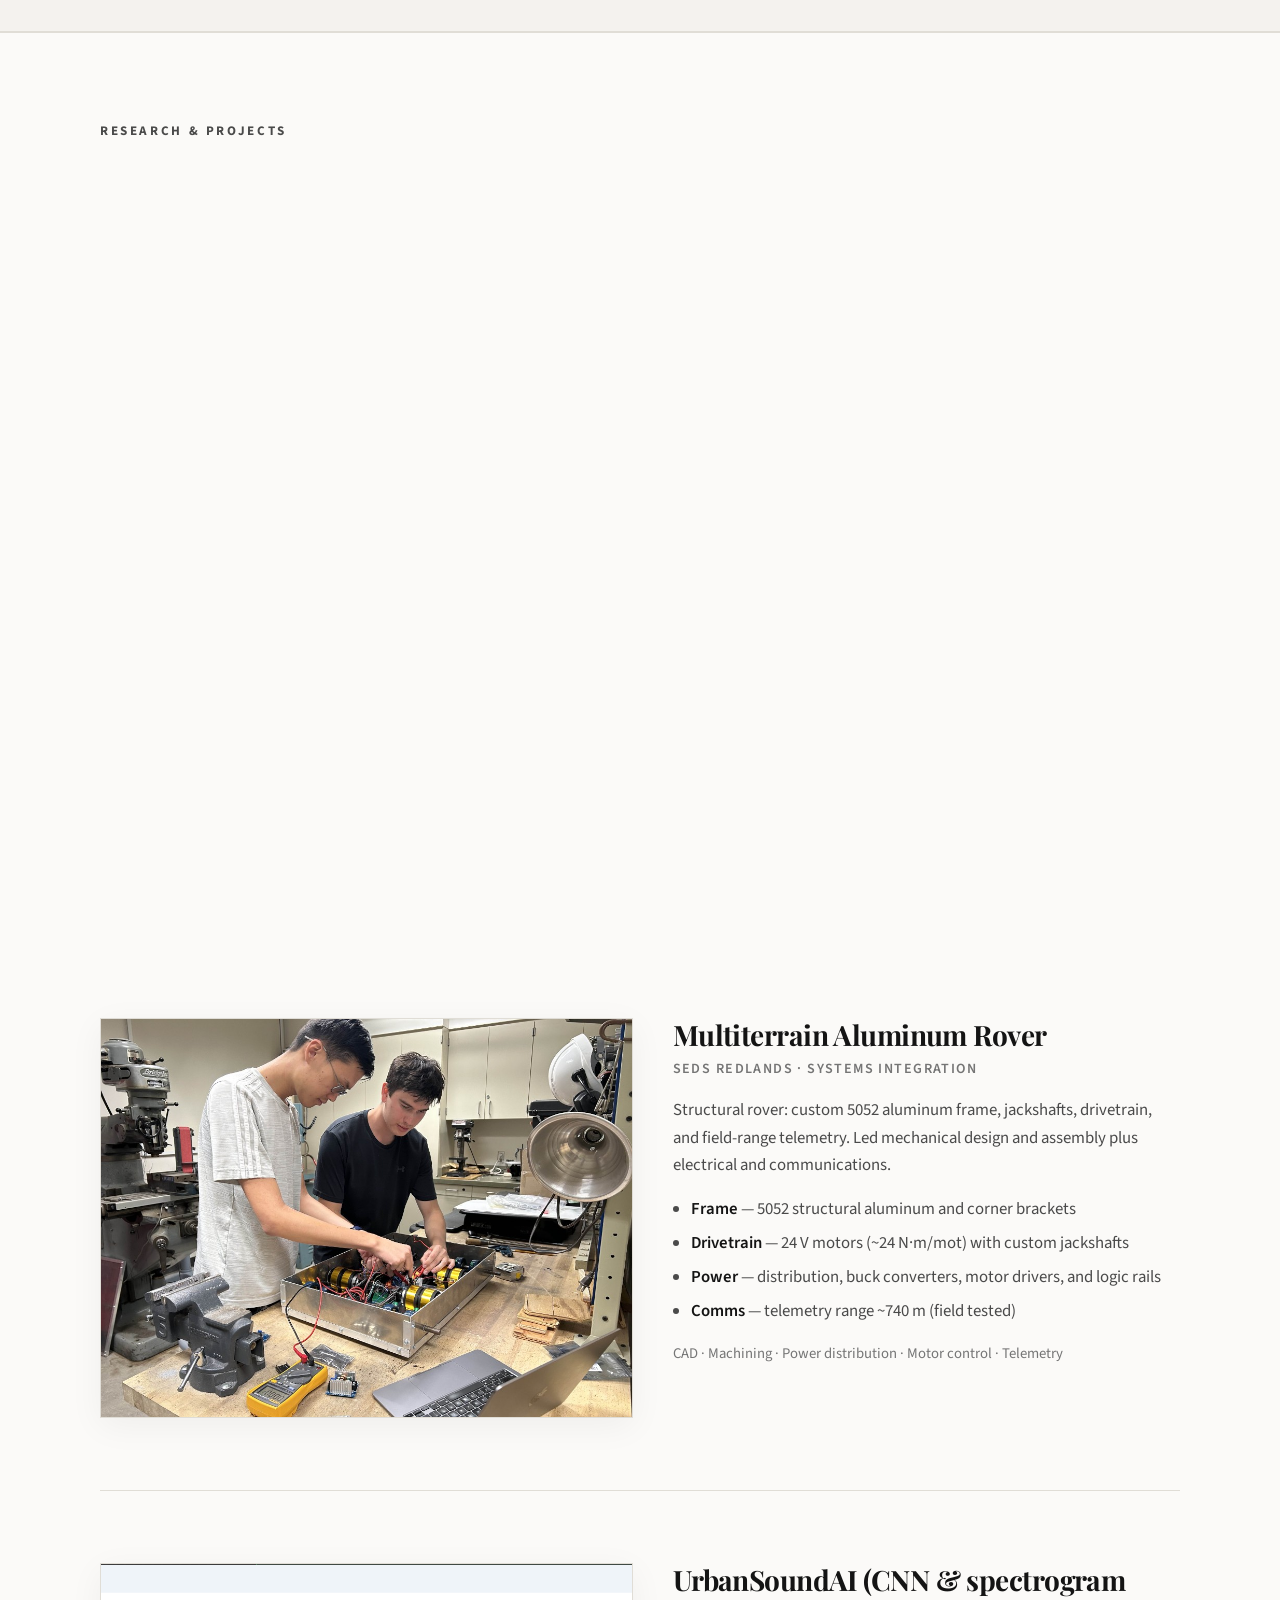
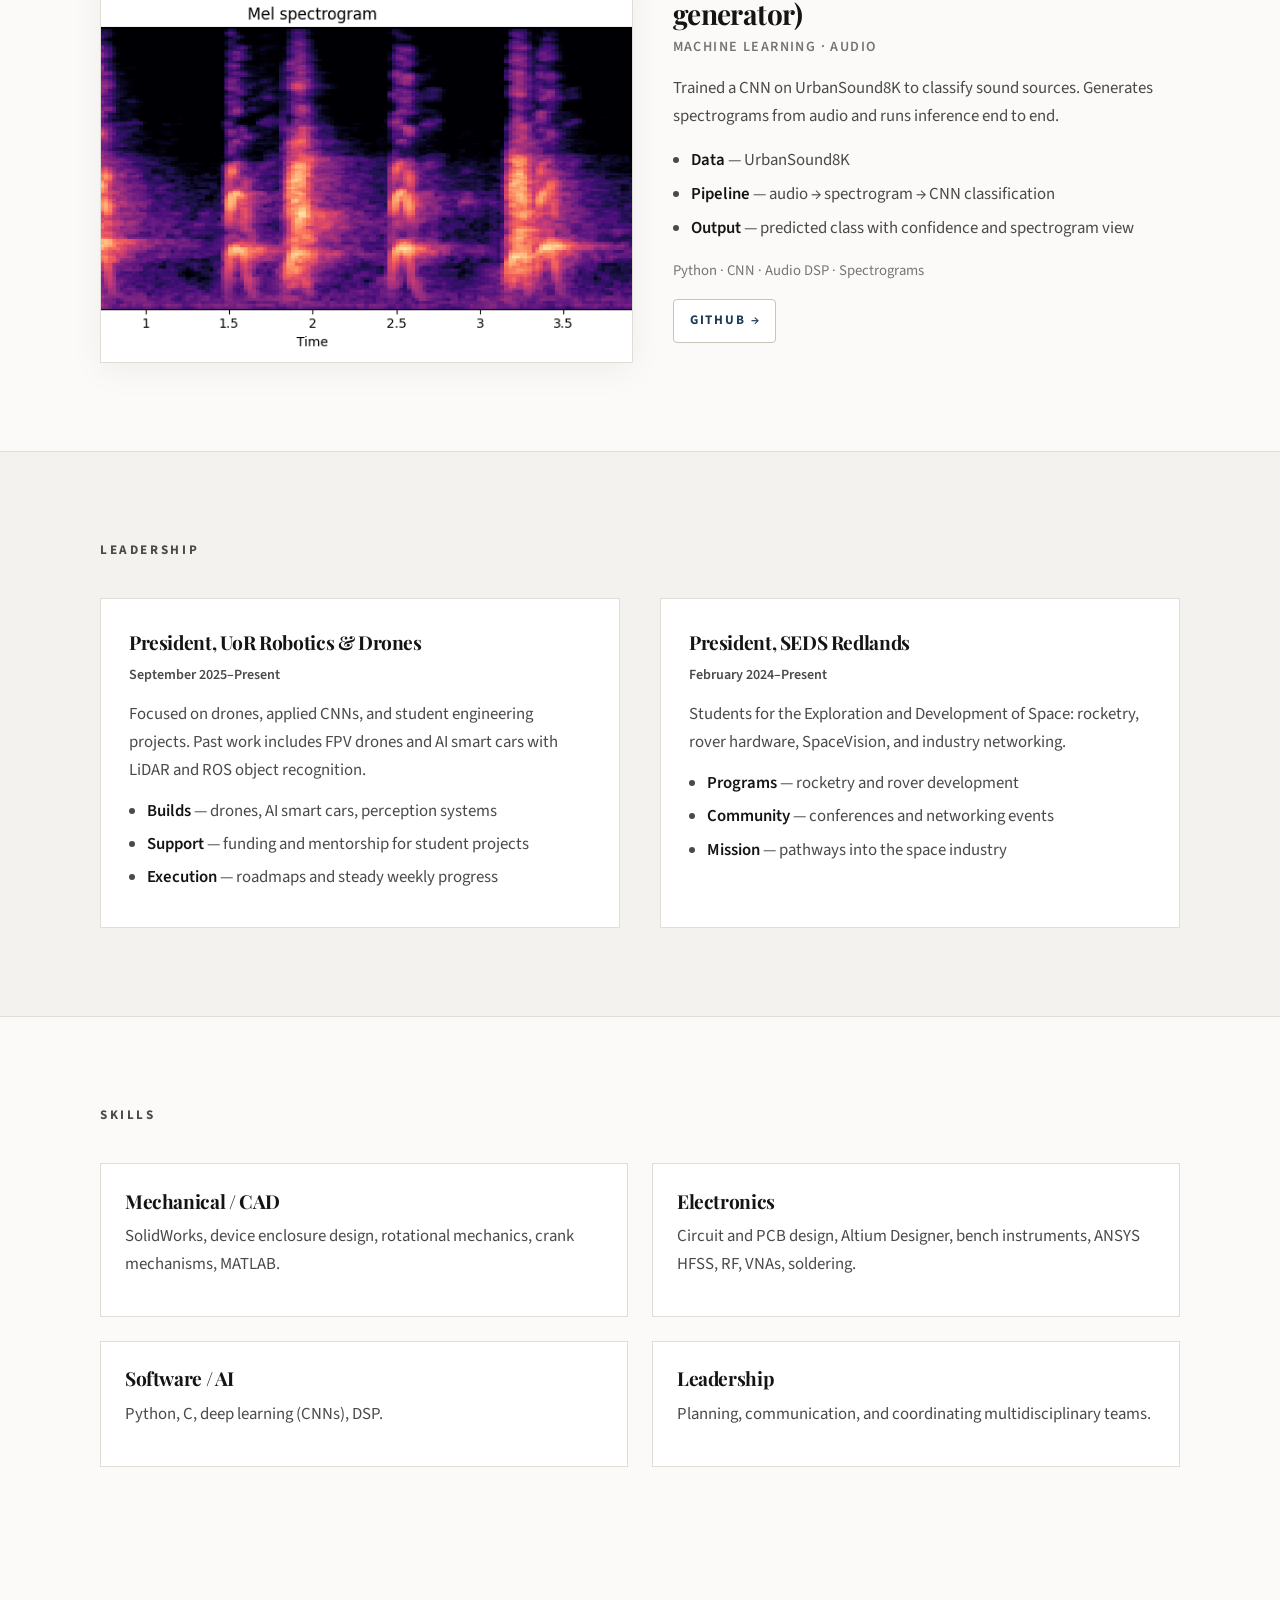
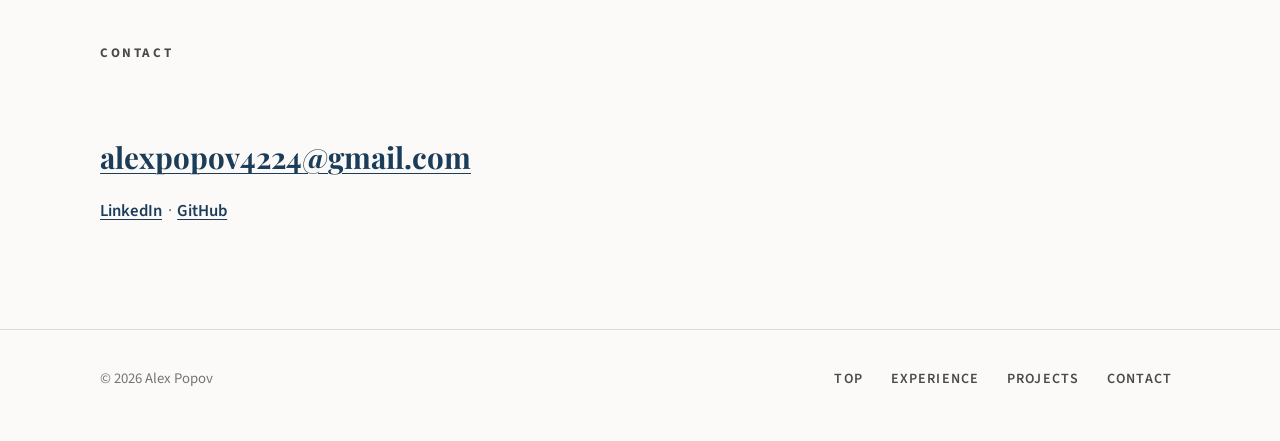
==== commit ff20808b: "Update index.html" ====
--- a/index.html
+++ b/index.html
@@ -63,7 +63,6 @@
             
               <div class="hero__links">
                 <a class="text-link" href="#projects">View projects</a>
-                <span class="hero__links-sep" aria-hidden="true">·</span>
                 <span class="hero__links-sep" aria-hidden="true">·</span>
                 <a class="text-link" href="https://www.linkedin.com/in/alex-popov77" rel="noreferrer"
                   >LinkedIn</a
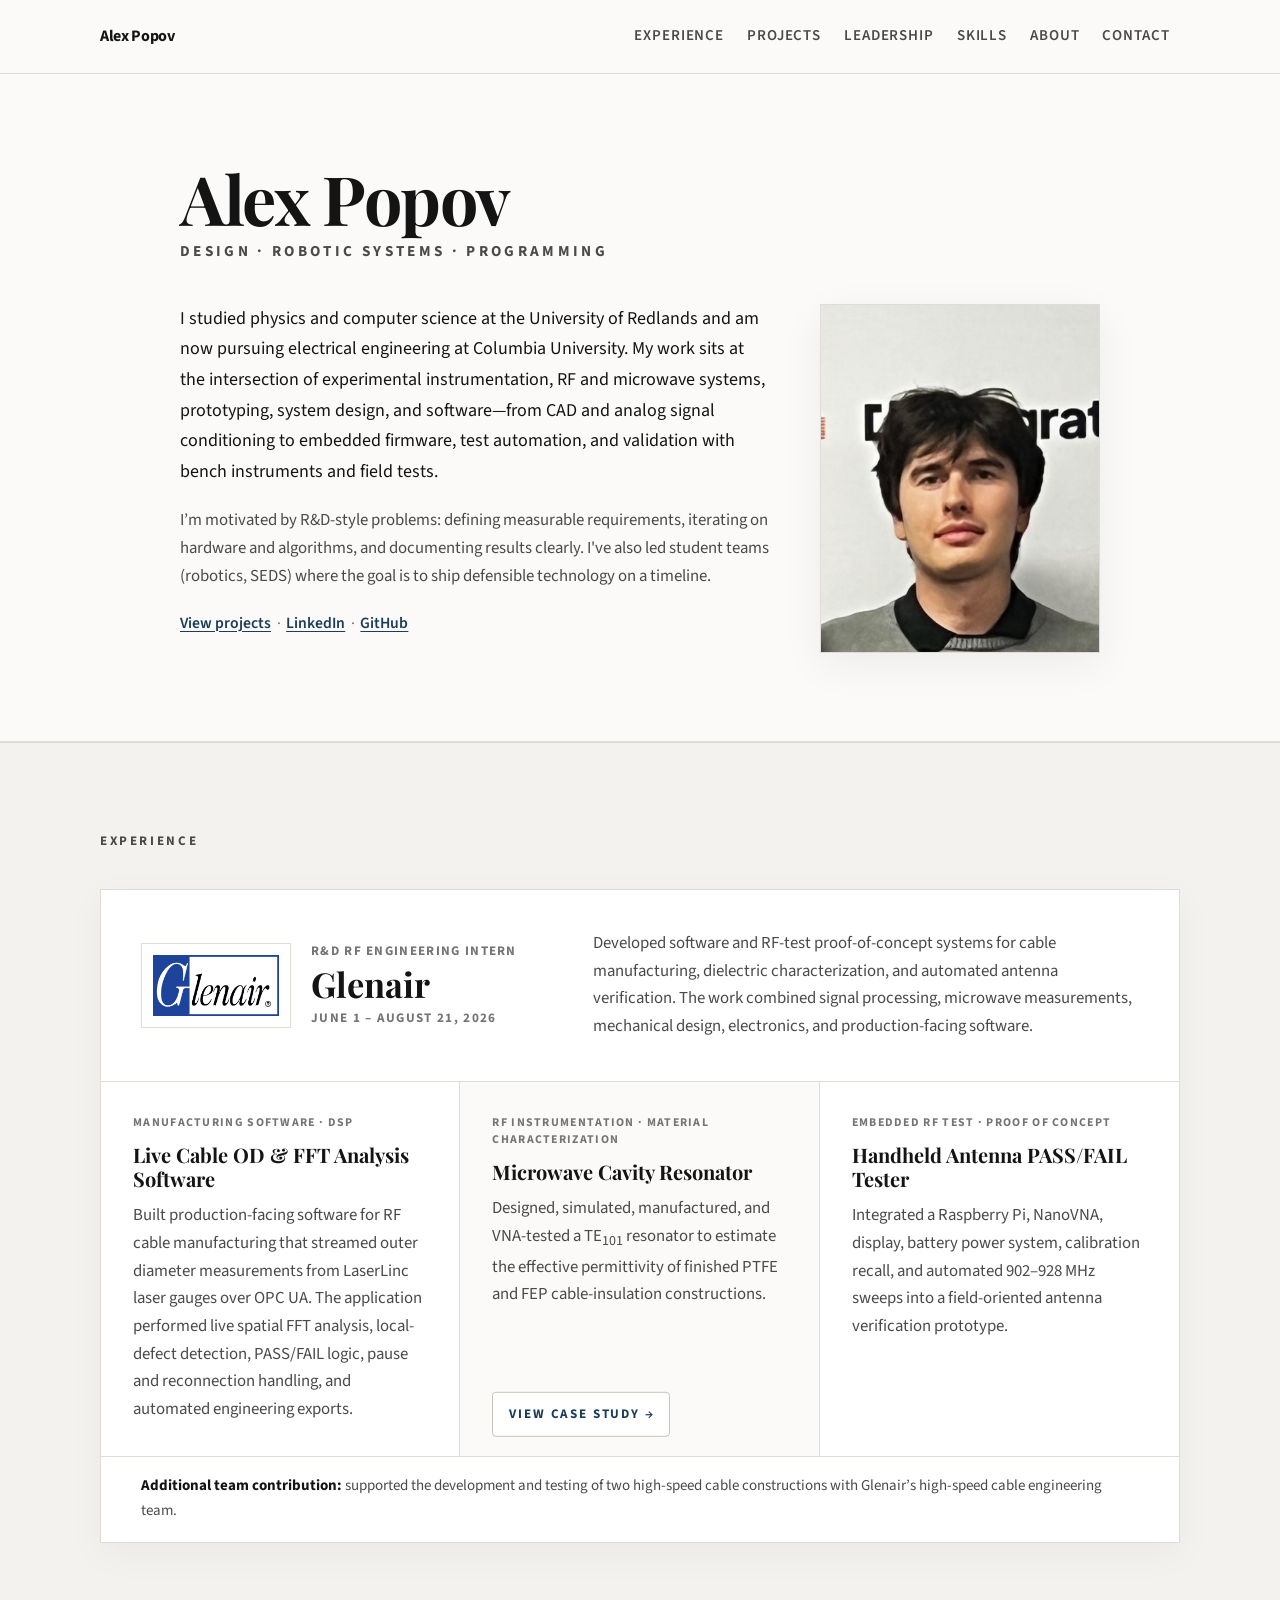
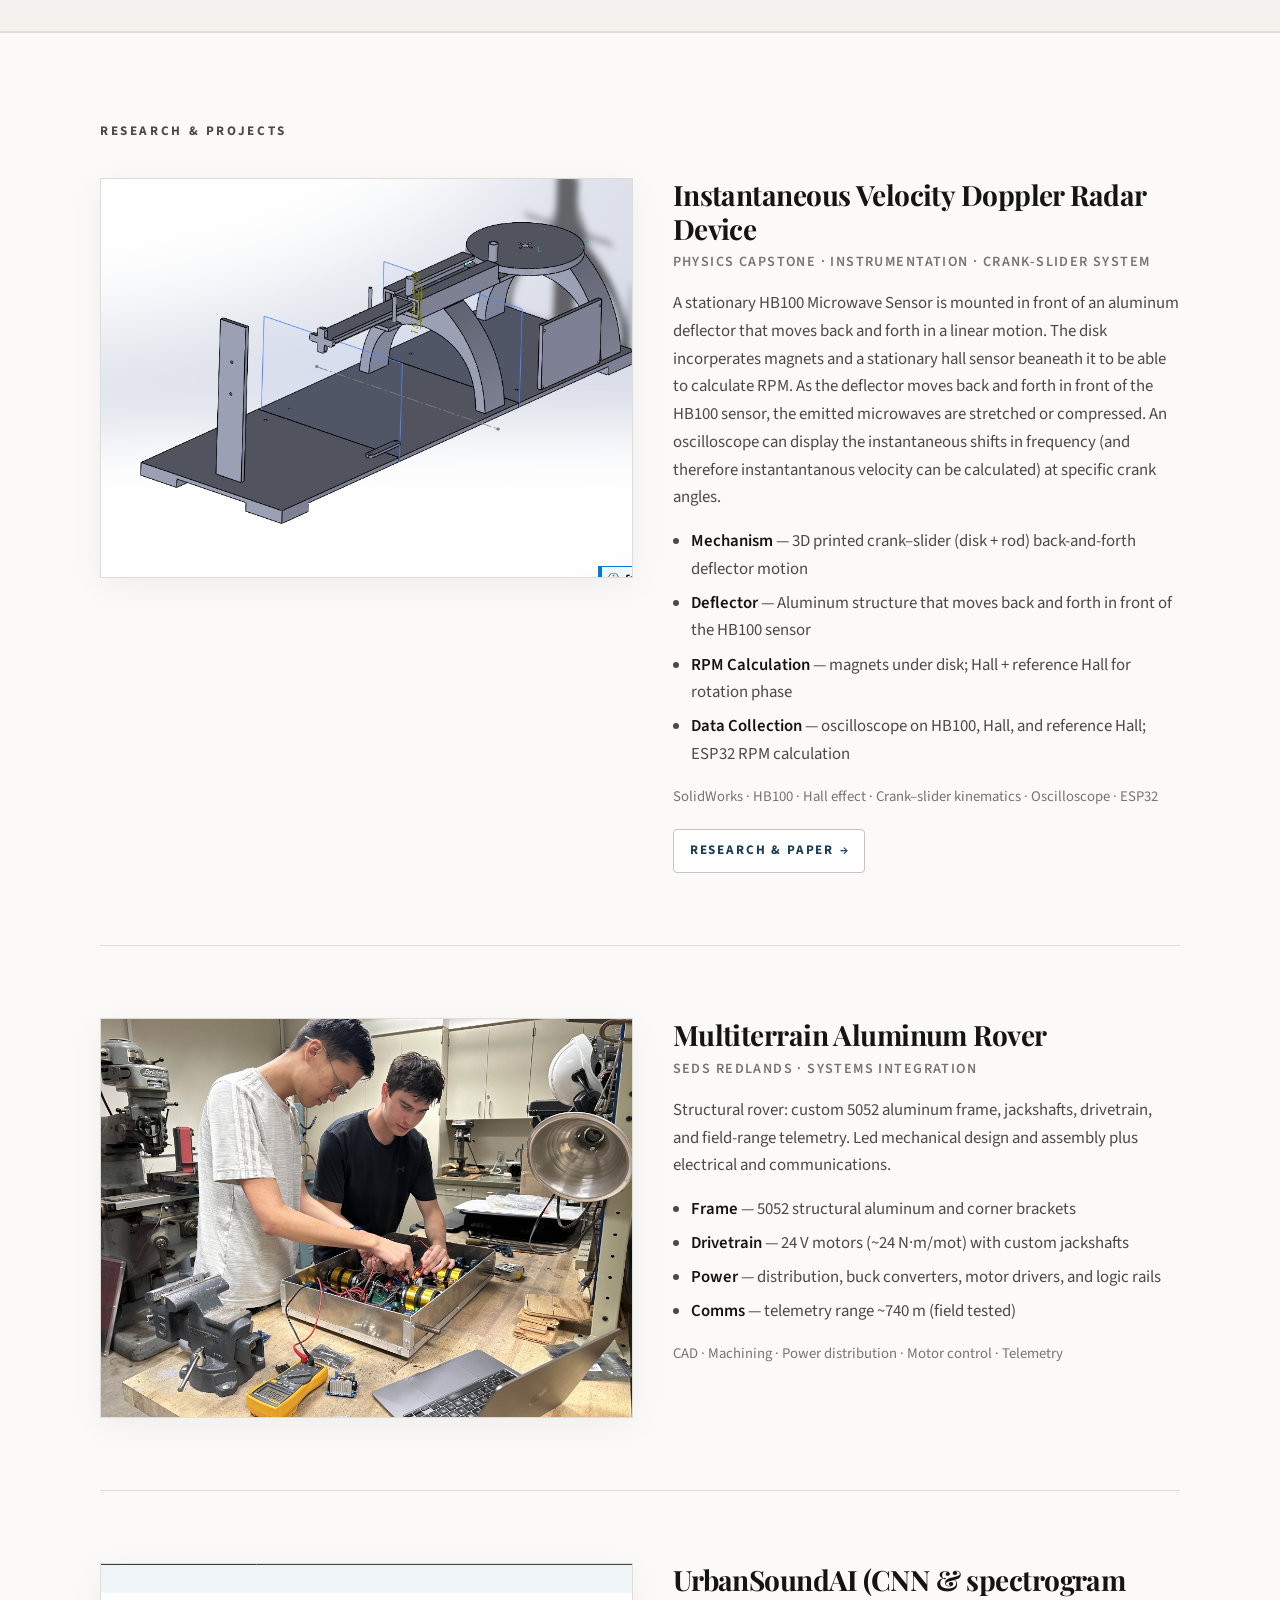
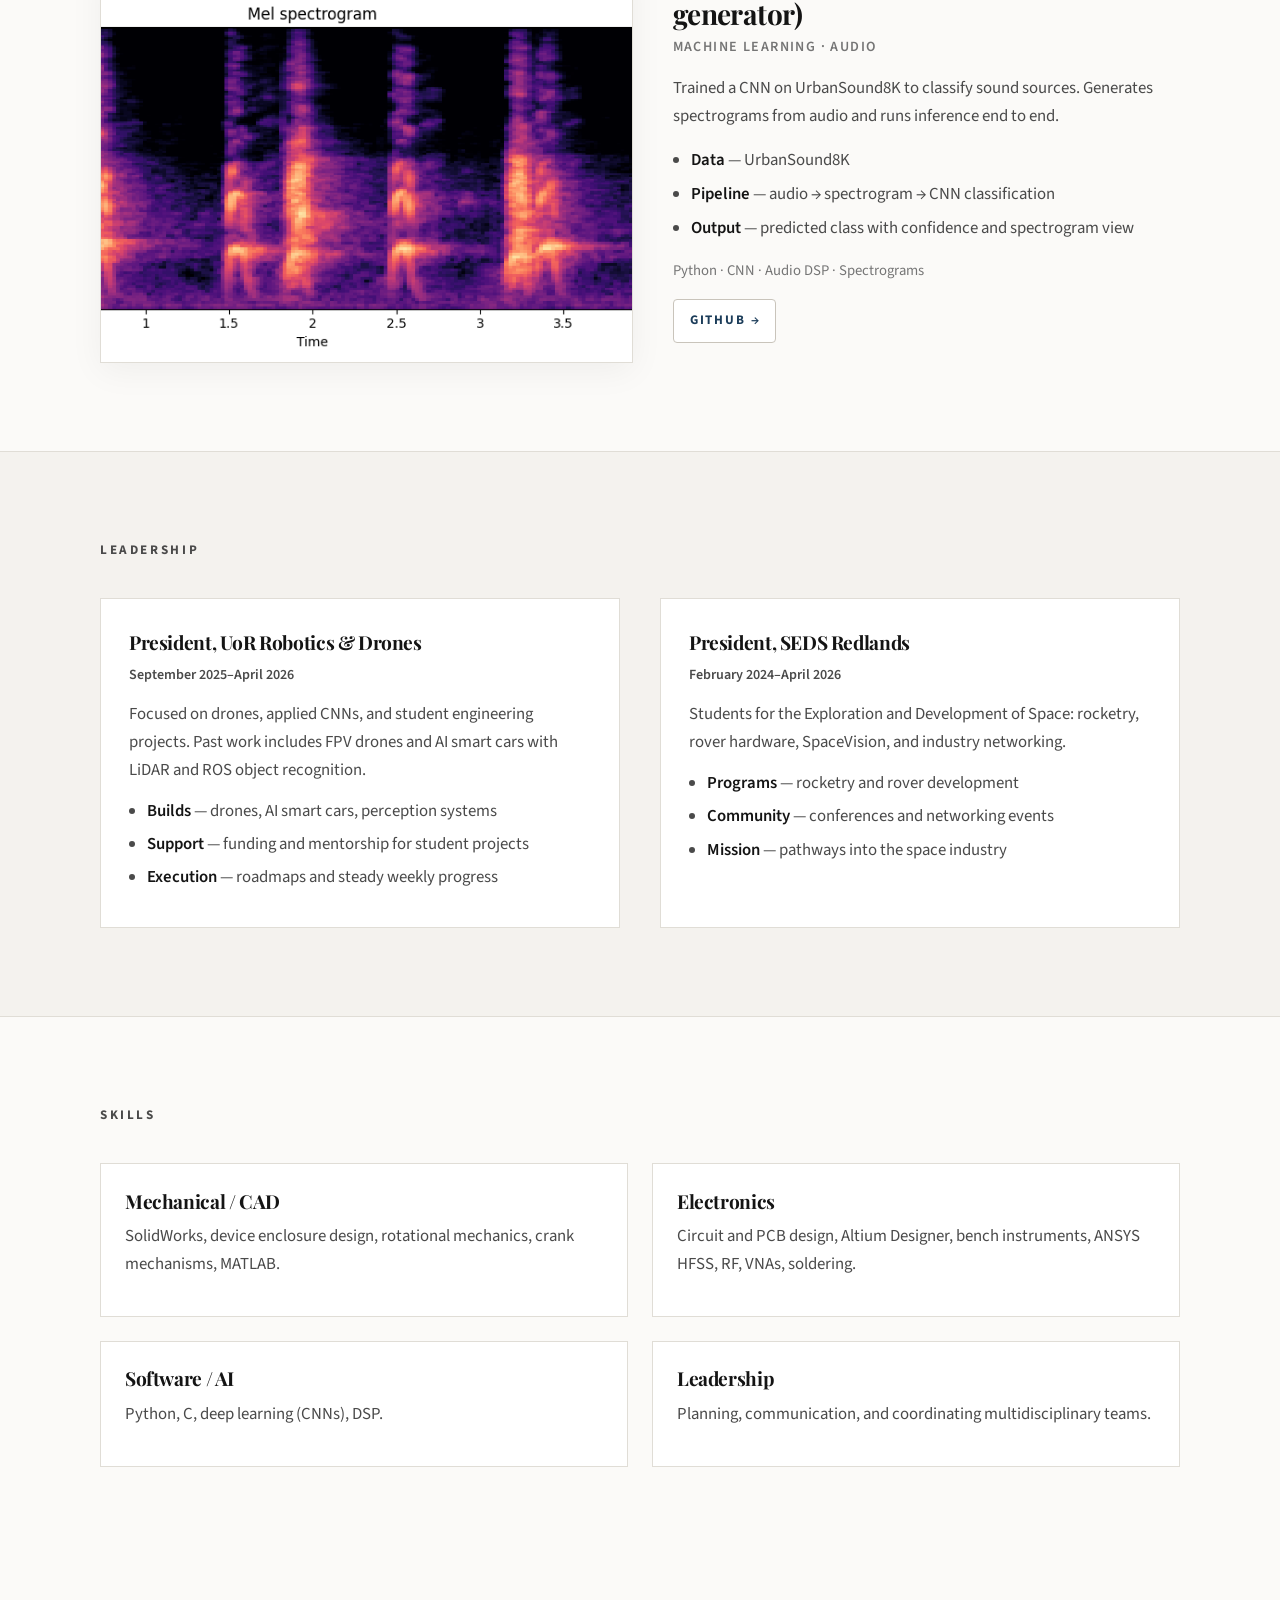
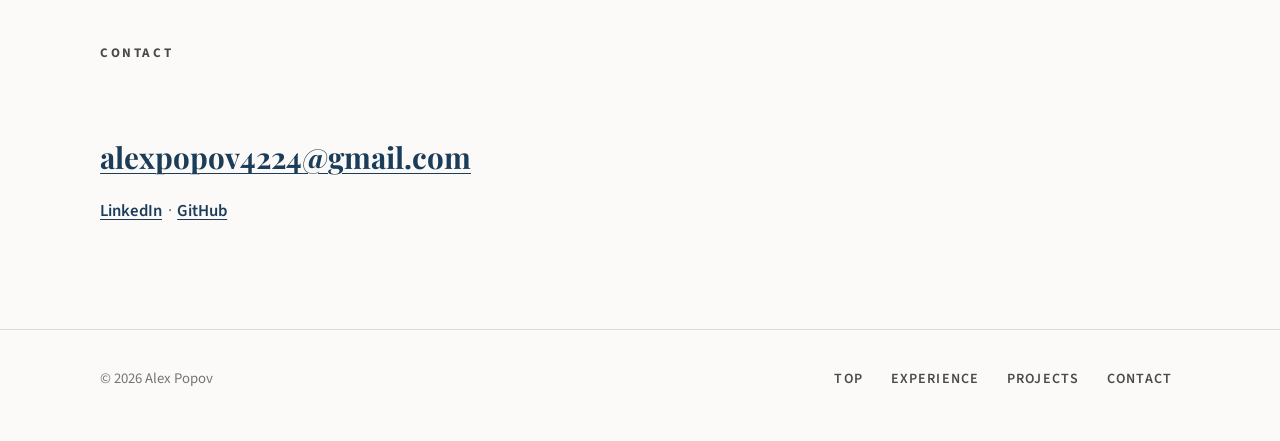
==== commit 454d50b8: "Update index.html" ====
--- a/index.html
+++ b/index.html
@@ -280,7 +280,7 @@
           <div class="grid-two">
             <article class="prose-block reveal">
               <h3 class="prose-block__title">President, UoR Robotics &amp; Drones</h3>
-              <p class="prose-block__date">September 2025–Present</p>
+              <p class="prose-block__date">September 2025–April 2026</p>
               <p>
                 Focused on drones, applied CNNs, and student engineering projects. Past work includes FPV drones and AI
                 smart cars with LiDAR and ROS object recognition.
@@ -294,7 +294,7 @@
 
             <article class="prose-block reveal">
               <h3 class="prose-block__title">President, SEDS Redlands</h3>
-              <p class="prose-block__date">February 2024–Present</p>
+              <p class="prose-block__date">February 2024–April 2026</p>
               <p>
                 Students for the Exploration and Development of Space: rocketry, rover hardware,
                 SpaceVision, and industry networking.
